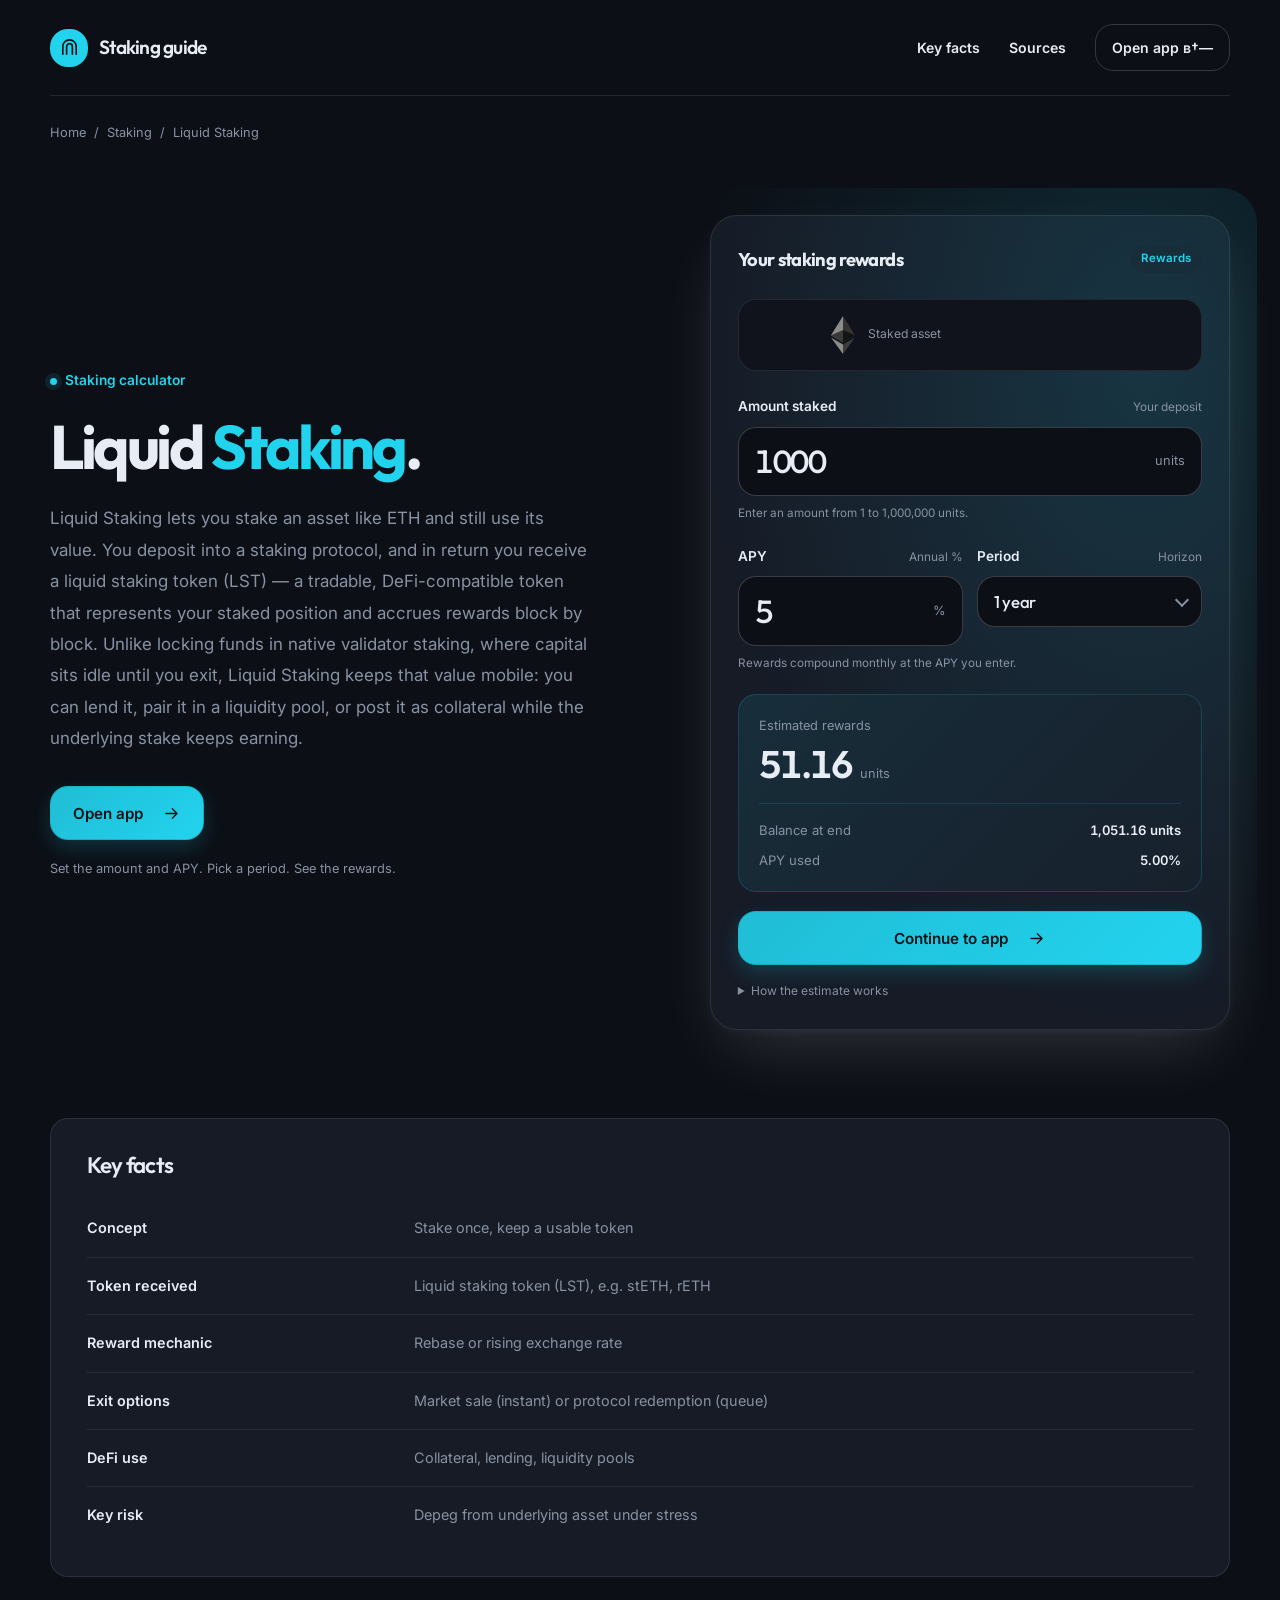
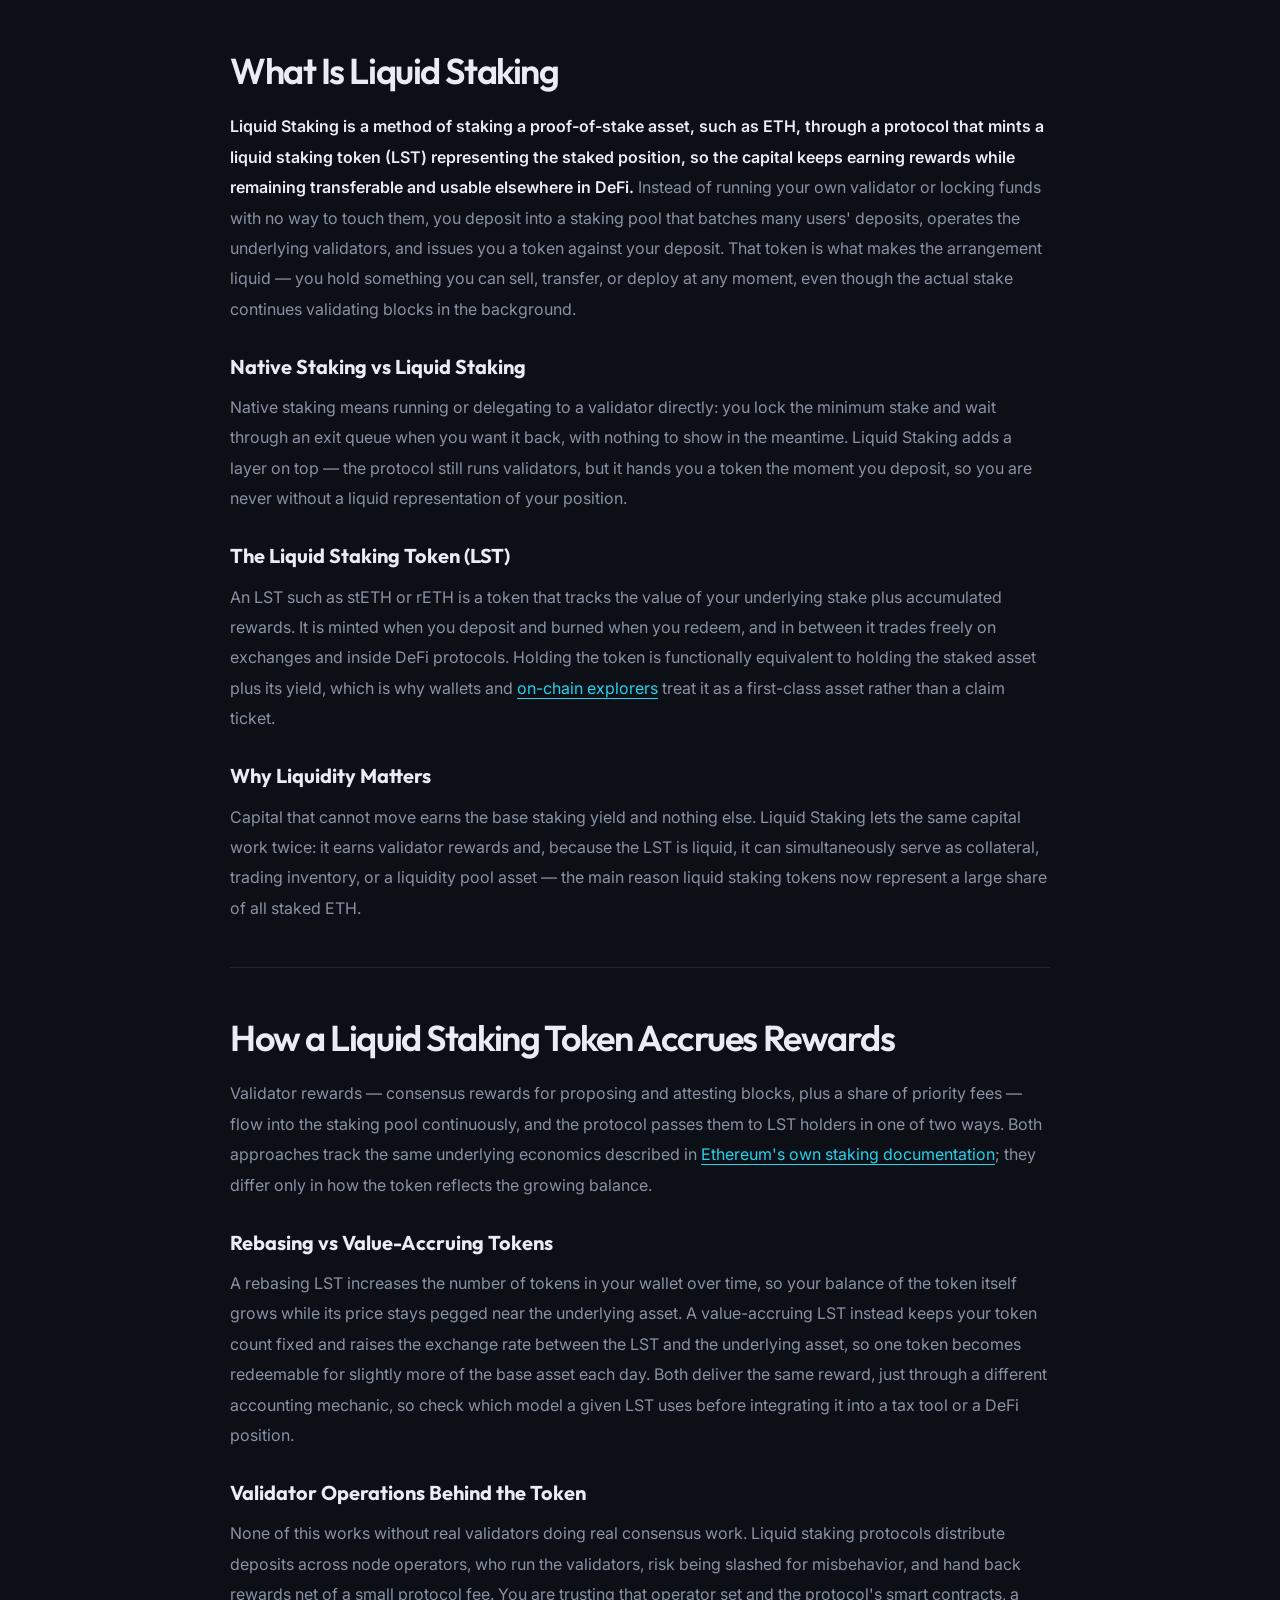
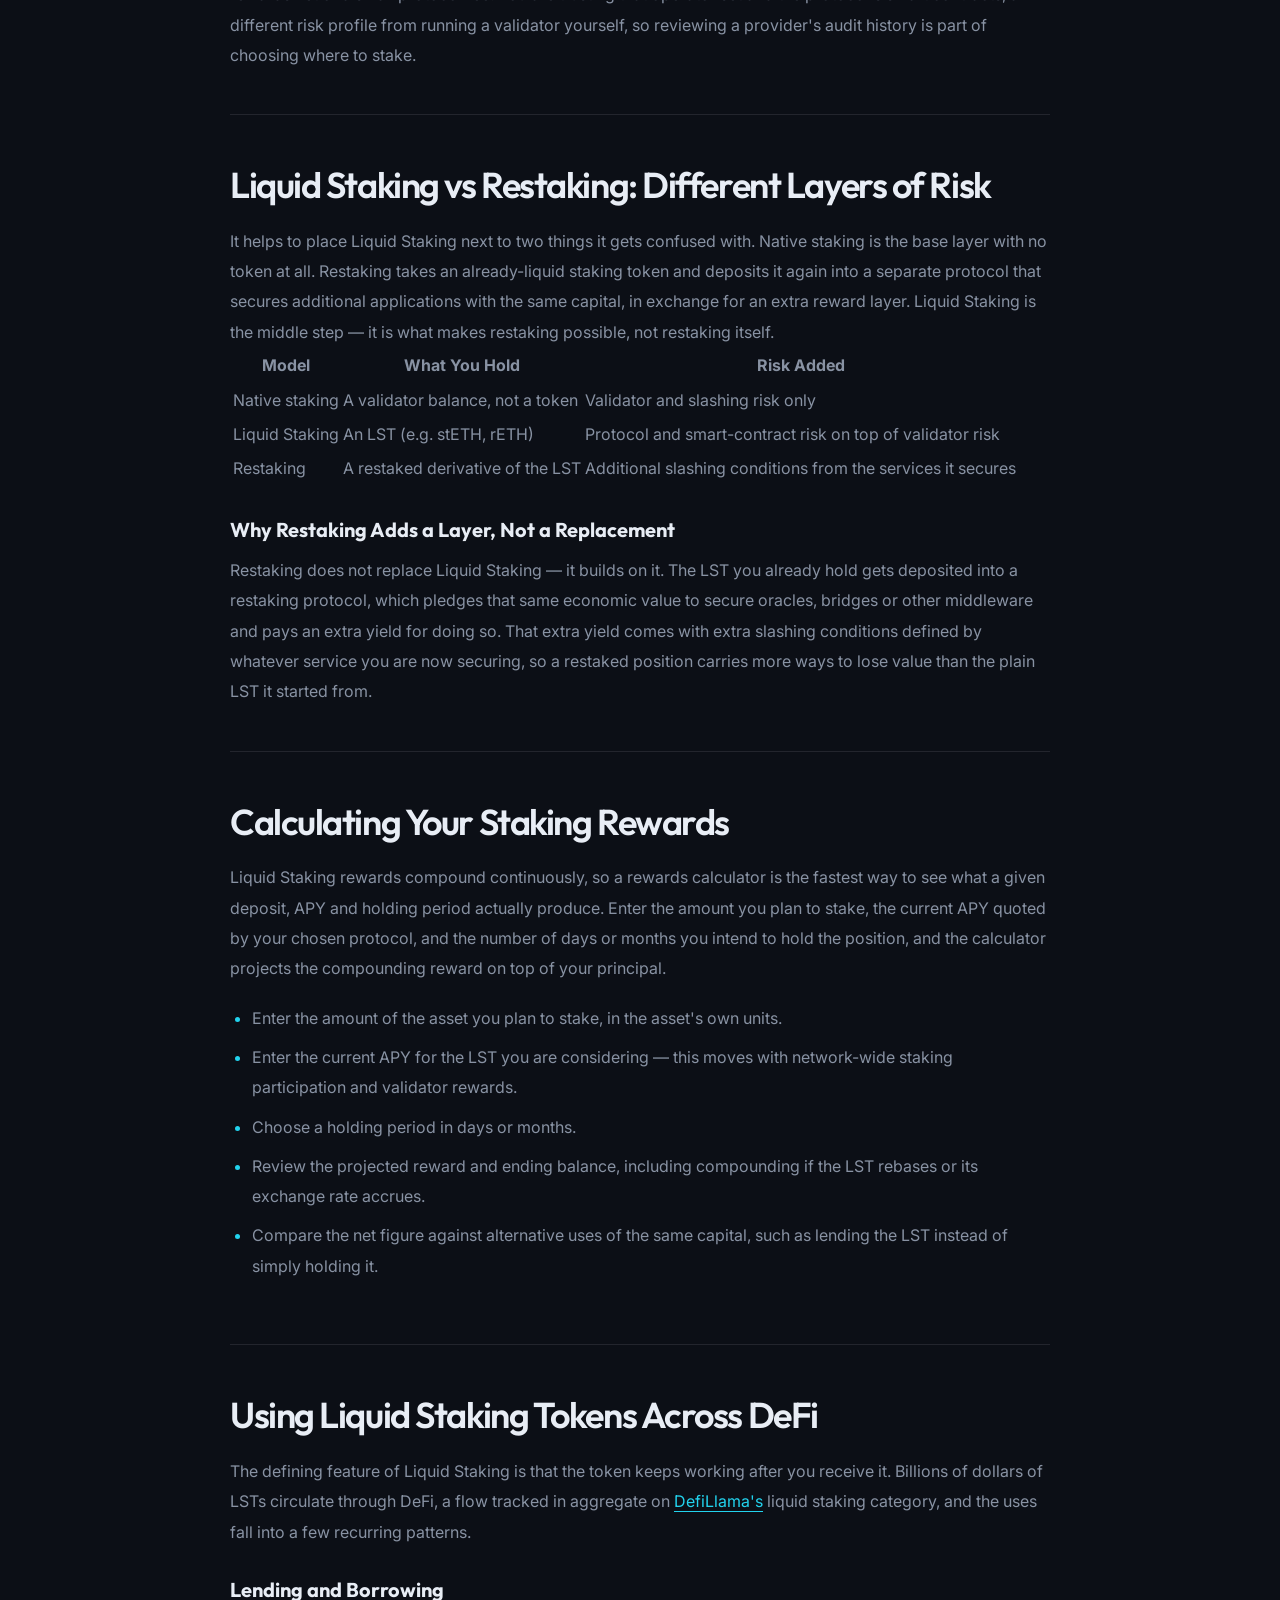
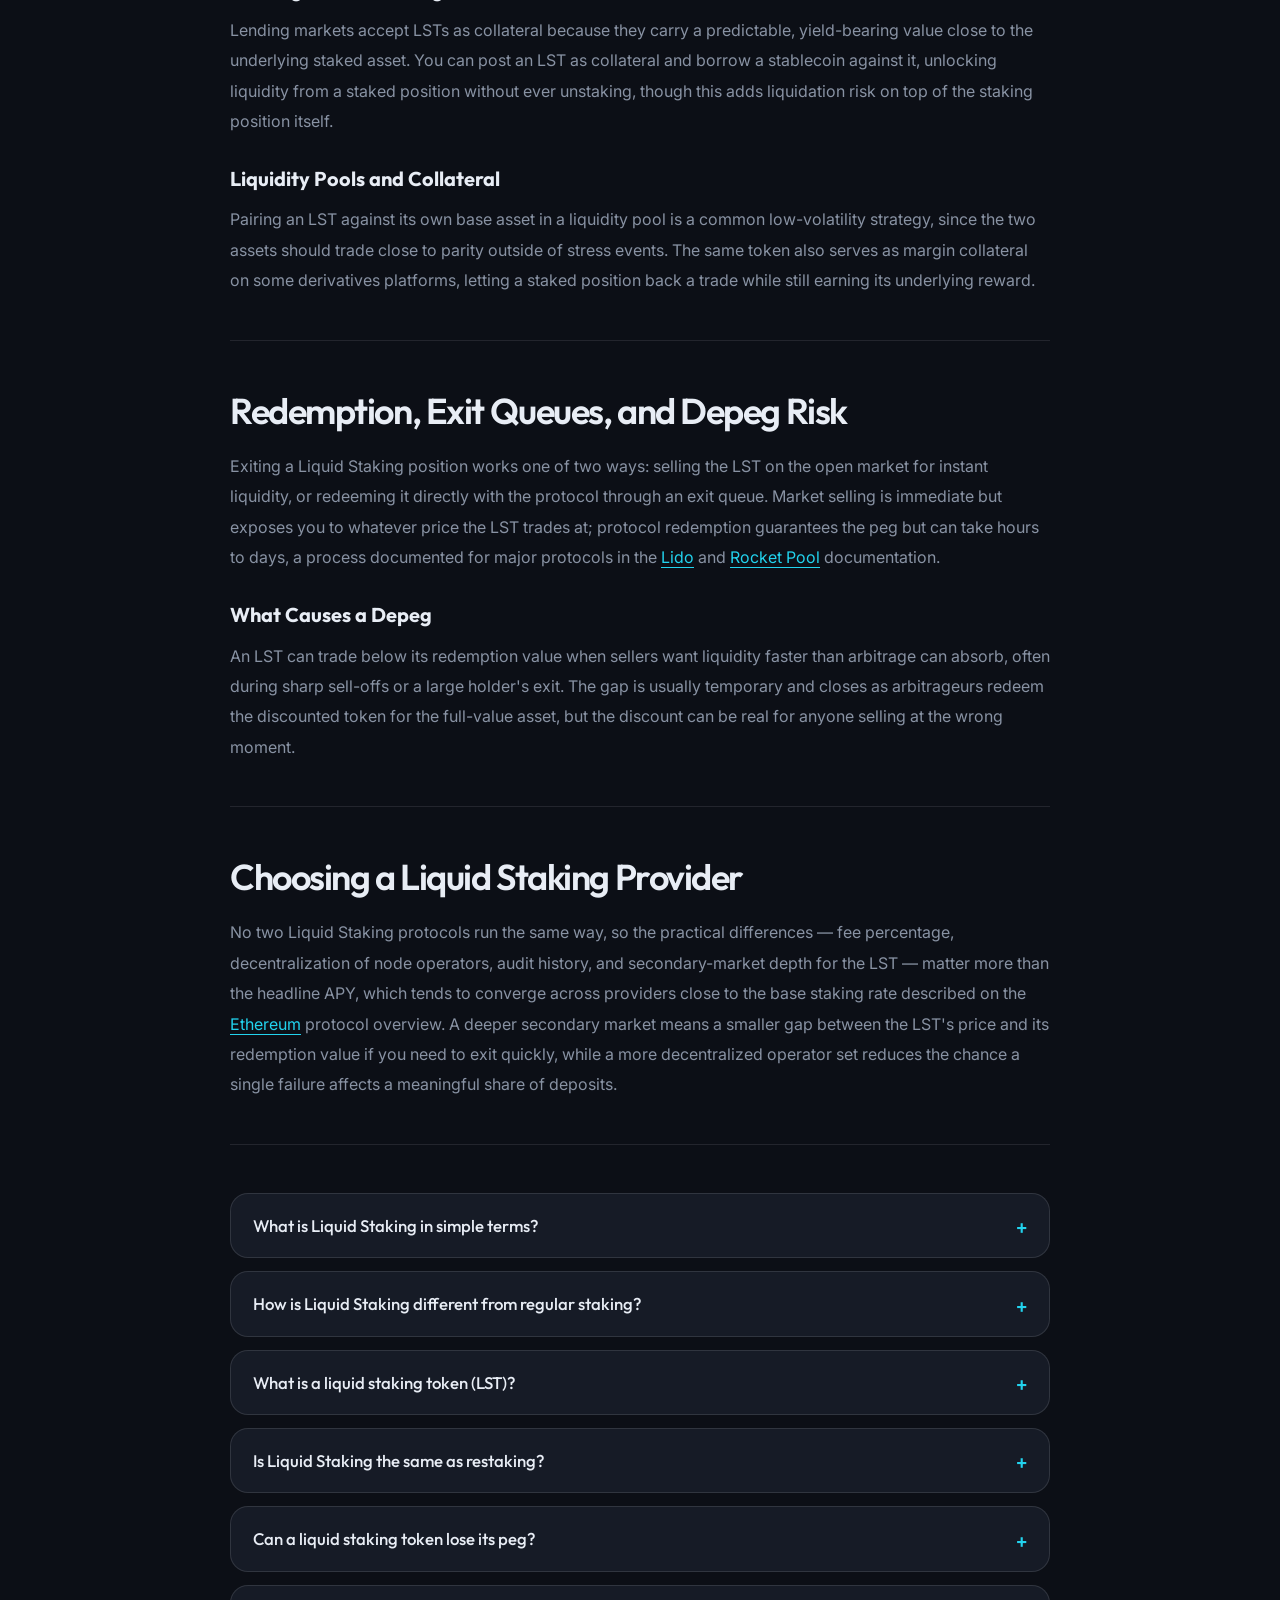
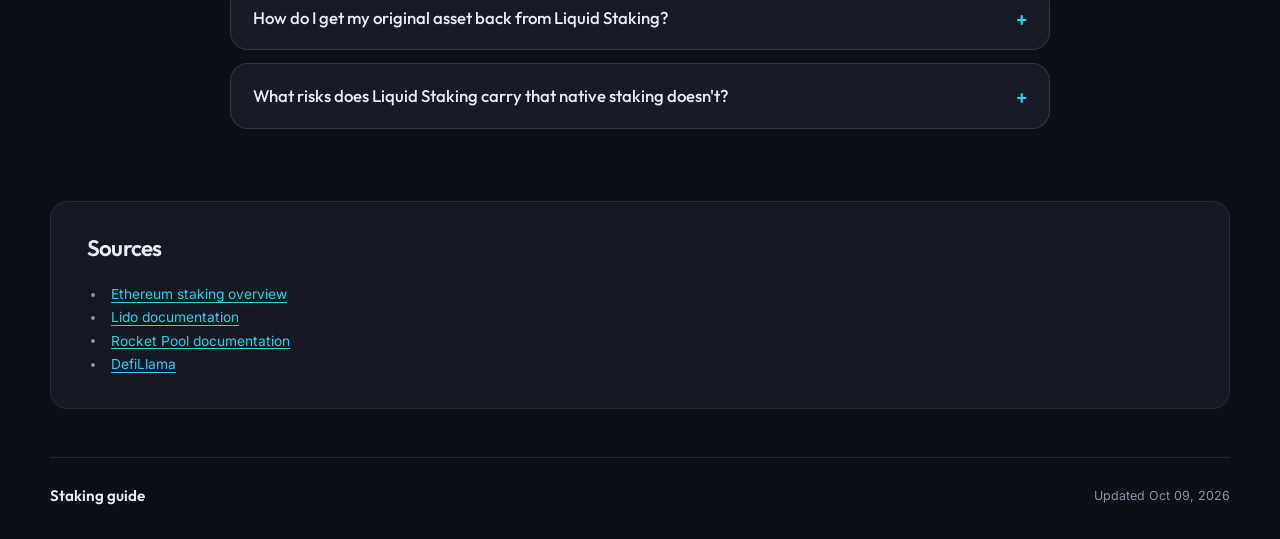
==== index.html @ 05fb0e24 "Staking calculator redesign: rich content, inline sources, rewards estimator" ====
﻿<!doctype html>
<html lang="en">
<head>
  <meta charset="utf-8">
  <meta name="viewport" content="width=device-width, initial-scale=1">
  <title>Liquid Staking — Stake and Still Use Your Capital</title>
  <meta name="description" content="Liquid Staking explained: stake ETH or another asset, receive a liquid staking token that accrues rewards, and keep using it across DeFi. Rewards calculator, risks and redemption inside.">
  <link rel="canonical" href="https://liquidstaking.github.io/">
  <meta property="og:type" content="website">
  <meta property="og:title" content="Liquid Staking">
  <meta property="og:description" content="Liquid Staking explained: stake ETH or another asset, receive a liquid staking token that accrues rewards, and keep using it across DeFi. Rewards calculator, risks and redemption inside.">
  <meta property="og:url" content="https://liquidstaking.github.io/">
  <meta property="og:image" content="https://liquidstaking.github.io/og.png">
  <meta name="twitter:card" content="summary_large_image">
  <meta name="twitter:title" content="Liquid Staking">
  <meta name="twitter:description" content="Liquid Staking explained: stake ETH or another asset, receive a liquid staking token that accrues rewards, and keep using it across DeFi. Rewards calculator, risks and redemption inside.">
  <meta name="twitter:image" content="https://liquidstaking.github.io/og.png">
<link rel="preconnect" href="https://fonts.googleapis.com"><link rel="preconnect" href="https://fonts.gstatic.com" crossorigin><link rel="stylesheet" href="https://fonts.googleapis.com/css2?family=Inter:wght@400;500;600;700&family=Outfit:wght@500;600;700&display=swap">
<script type="application/ld+json">{"@context": "https://schema.org", "@graph": [{"@type": "WebSite", "@id": "https://liquidstaking.github.io/#website", "url": "https://liquidstaking.github.io/", "name": "Liquid Staking — Stake and Still Use Your Capital"}, {"@type": "WebPage", "@id": "https://liquidstaking.github.io/#webpage", "url": "https://liquidstaking.github.io/", "name": "Liquid Staking — Stake and Still Use Your Capital", "isPartOf": {"@id": "https://liquidstaking.github.io/#website"}, "description": "Liquid Staking explained: stake ETH or another asset, receive a liquid staking token that accrues rewards, and keep using it across DeFi. Rewards calculator, risks and redemption inside.", "datePublished": "2026-10-09", "dateModified": "2026-10-09"}, {"@type": "SoftwareApplication", "name": "Liquid Staking", "applicationCategory": "FinanceApplication", "operatingSystem": "Web", "offers": {"@type": "Offer", "price": "0", "priceCurrency": "USD"}}, {"@type": "BreadcrumbList", "itemListElement": [{"@type": "ListItem", "position": 1, "name": "Home", "item": "https://liquidstaking.github.io/"}, {"@type": "ListItem", "position": 2, "name": "Staking"}, {"@type": "ListItem", "position": 3, "name": "Liquid Staking"}]}, {"@type": "FAQPage", "mainEntity": [{"@type": "Question", "name": "What is Liquid Staking in simple terms?", "acceptedAnswer": {"@type": "Answer", "text": "Liquid Staking is staking an asset like ETH through a protocol that gives you a token back — an LST — representing your stake and its rewards, so you keep a usable, tradable asset instead of locked, idle capital."}}, {"@type": "Question", "name": "How is Liquid Staking different from regular staking?", "acceptedAnswer": {"@type": "Answer", "text": "Regular, native staking locks your asset with a validator and gives you nothing to hold until you exit. Liquid Staking mints a token the moment you deposit, so you have a liquid asset you can use elsewhere while the underlying stake keeps earning."}}, {"@type": "Question", "name": "What is a liquid staking token (LST)?", "acceptedAnswer": {"@type": "Answer", "text": "An LST is the token a Liquid Staking protocol mints against your deposit. It tracks your staked balance plus rewards, either by growing in quantity (rebasing) or by rising in exchange rate against the underlying asset, and it trades freely on its own."}}, {"@type": "Question", "name": "Is Liquid Staking the same as restaking?", "acceptedAnswer": {"@type": "Answer", "text": "No. Liquid Staking produces the token; restaking is a separate, optional step where that token is redeposited into another protocol to secure extra services for extra yield and extra risk."}}, {"@type": "Question", "name": "Can a liquid staking token lose its peg?", "acceptedAnswer": {"@type": "Answer", "text": "Yes. An LST can trade below its redemption value during heavy selling or when a large holder exits quickly, since market demand for liquidity can outpace arbitrage. The gap is usually temporary but is a real risk for anyone selling during the dip."}}, {"@type": "Question", "name": "How do I get my original asset back from Liquid Staking?", "acceptedAnswer": {"@type": "Answer", "text": "You can sell the LST on the open market for instant liquidity, or redeem it directly with the protocol through an exit queue that releases the underlying asset once validators are unwound, which can take hours to days."}}, {"@type": "Question", "name": "What risks does Liquid Staking carry that native staking doesn't?", "acceptedAnswer": {"@type": "Answer", "text": "Liquid Staking adds smart-contract and protocol risk on top of ordinary validator and slashing risk, since you are trusting the staking protocol's code and its node-operator set, not just a single validator."}}]}]}</script>
  <style>
    :root{--bg:#0C0F16;--surface:#161B26;--text:#E8EDF5;--muted:#8892A3;--accent:#22D3EE;--accent-ink:#031417;--radius:18px;--display:"Outfit";--body:"Inter"}
    *{box-sizing:border-box}
    html{scroll-behavior:smooth;scroll-padding-top:2rem}
    body{margin:0;background:var(--bg);color:var(--text);font:400 1rem/1.7 var(--body);-webkit-font-smoothing:antialiased}
    a{color:var(--accent);text-underline-offset:.22em}
    a:hover{text-decoration-thickness:2px}
    :focus-visible{outline:3px solid var(--accent);outline-offset:5px}
    ::selection{background:var(--accent);color:var(--accent-ink)}
    h1,h2,h3,p{margin:0}
    h1,h2,h3{font-family:var(--display);text-wrap:balance}
    svg{display:block;flex-shrink:0}
    img{max-width:100%;height:auto}
    .c1ac6e9{width:min(1180px,calc(100% - 64px));margin-inline:auto}
    .c4e9333{position:absolute;top:1rem;left:1rem;z-index:10;transform:translateY(-200%);padding:.7rem 1rem;background:var(--surface);border-radius:var(--radius)}
    .c4e9333:focus{transform:translateY(0)}
    .cefefcd{min-height:96px;display:flex;align-items:center;justify-content:space-between;gap:2rem;border-bottom:1px solid color-mix(in srgb,var(--text) 10%,transparent)}
    .cfdd3a6{display:inline-flex;align-items:center;gap:.7rem;color:var(--text);font:600 1.2rem/1 var(--display);letter-spacing:-.04em;text-decoration:none}
    .c9f2347{display:grid;place-items:center;width:38px;height:38px;background:var(--accent);color:var(--accent-ink);border-radius:var(--radius)}
    .cdd3a3a{display:flex;align-items:center;gap:1.8rem}
    .cdd3a3a>a{font-size:.88rem;font-weight:600;color:var(--text);text-decoration:none}
    .cdd3a3a>a:hover{color:var(--accent)}
    .cdd3a3a .c9166bc{padding:.65rem 1rem;border:1px solid color-mix(in srgb,var(--text) 18%,transparent);border-radius:var(--radius)}
    .ceb1565{padding-top:1.6rem;font-size:.8rem;color:var(--muted)}
    .c968d8a{display:flex;flex-wrap:wrap;align-items:center;gap:.5rem;color:var(--muted)}
    ol.c968d8a,ul.c968d8a,.c968d8a ol,.c968d8a ul{list-style:none;padding:0;margin:0;display:flex;flex-wrap:wrap;gap:.5rem}
    .c968d8a a{color:var(--muted);text-decoration:none}
    .c968d8a a:hover{color:var(--accent)}
    .c968d8a [aria-current]{color:var(--text)}
    .c68eca0{position:relative;display:grid;grid-template-columns:minmax(0,1.12fr) minmax(0,1fr);align-items:center;gap:clamp(2rem,6vw,5.5rem);padding-block:4.5rem 5.5rem}
    .cbab356{display:inline-flex;align-items:center;gap:.5rem;margin-bottom:1.35rem;color:var(--accent);font-size:.86rem;font-weight:600}
    .cbab356::before{content:"";width:7px;height:7px;border-radius:50%;background:var(--accent);box-shadow:0 0 0 5px color-mix(in srgb,var(--accent) 10%,transparent)}
    h1{font-size:clamp(2.5rem,4.8vw,4.7rem);line-height:1.06;letter-spacing:-.055em;overflow-wrap:anywhere}
    h1 em{color:var(--accent);font-style:normal}
    .cd98579{margin-top:1.5rem;max-width:49ch;font-size:1.06rem;line-height:1.85;color:var(--muted)}
    .cf938ba{display:inline-flex;justify-content:center;align-items:center;gap:1.15rem;min-height:54px;padding:.9rem 1.4rem;border:1px solid color-mix(in srgb,var(--accent-ink) 12%,transparent);border-radius:var(--radius);background:linear-gradient(135deg,color-mix(in srgb,var(--accent) 88%,var(--surface)),var(--accent));box-shadow:0 8px 20px color-mix(in srgb,var(--accent) 18%,transparent);color:var(--accent-ink);font:600 .95rem/1.4 var(--body);text-decoration:none;transition:transform .2s,box-shadow .2s}
    .cf938ba:hover{transform:translateY(-2px);box-shadow:0 12px 26px color-mix(in srgb,var(--accent) 26%,transparent)}
    .c686e4f>.cf938ba{margin-top:2rem}
    .c7b259c{margin-top:1.1rem;color:var(--muted);font-size:.8rem}
    .ceab462{position:relative;isolation:isolate;min-width:0;padding:1.7rem;background:var(--surface);border:1px solid color-mix(in srgb,var(--text) 10%,transparent);border-radius:calc(var(--radius) * 1.5);box-shadow:0 28px 70px -20px color-mix(in srgb,var(--text) 19%,transparent),0 3px 10px color-mix(in srgb,var(--text) 4%,transparent)}
    .ceab462::before{content:"";position:absolute;inset:-28px;z-index:-1;pointer-events:none;background:radial-gradient(ellipse at 80% 20%,color-mix(in srgb,var(--accent) 14%,transparent),transparent 68%);border-radius:calc(var(--radius) * 2)}
    .ccfdeaf{display:flex;justify-content:space-between;align-items:center;gap:1rem;margin-bottom:1.5rem}
    .ccfdeaf h2{font-size:1.15rem;letter-spacing:-.035em}
    .c15f313{padding:.25rem .65rem;border-radius:var(--radius);background:color-mix(in srgb,var(--accent) 10%,var(--surface));color:var(--accent);font-size:.72rem;font-weight:600}
    .cfba844{display:grid;grid-template-columns:minmax(0,1fr) 38px minmax(0,1fr);align-items:center;gap:.6rem;padding:1rem;border:1px solid color-mix(in srgb,var(--text) 9%,transparent);border-radius:var(--radius);background:color-mix(in srgb,var(--bg) 65%,var(--surface))}
    .c90b693{min-width:0;display:flex;align-items:center;gap:.7rem}
    .c90b693:last-child{justify-content:flex-end}
    .cb67af2{font-size:.76rem;color:var(--muted)}
    .ca286d4{min-width:0;display:flex;align-items:center;justify-content:center;max-width:100px;min-height:38px;overflow-wrap:anywhere}
    .ca286d4 img,.ca286d4 svg{max-width:100%;max-height:38px;object-fit:contain}
    .route-arrow{display:grid;place-items:center;width:34px;height:34px;border:1px solid color-mix(in srgb,var(--text) 10%,transparent);border-radius:50%;color:var(--accent);background:var(--surface)}
    .c2d0b8f{margin-top:1.5rem}
    .c06bf3c{display:flex;align-items:baseline;justify-content:space-between;gap:1rem;margin-bottom:.55rem}
    .c06bf3c label{font-size:.85rem;font-weight:600}
    .cc85320{font-size:.74rem;color:var(--muted)}
    .c55dffb{display:flex;align-items:center;gap:.8rem;padding:.85rem 1rem;border:1px solid color-mix(in srgb,var(--text) 20%,transparent);border-radius:var(--radius);background:var(--bg);transition:border-color .2s,box-shadow .2s}
    .c55dffb:focus-within{border-color:var(--accent);box-shadow:0 0 0 3px color-mix(in srgb,var(--accent) 12%,transparent)}
    .c55dffb:has([aria-invalid="true"]){border-color:var(--accent)}
    .c55dffb input{width:100%;min-width:0;padding:0;border:0;outline:none;background:var(--bg);color:var(--text);font:500 2rem/1.25 var(--display);letter-spacing:-.04em;font-variant-numeric:tabular-nums}
    .c55dffb input::placeholder{color:var(--muted)}
    .c55dffb>span{font-size:.8rem;color:var(--muted)}
    .cfcf7b4{min-height:1.4em;margin-top:.5rem;font-size:.73rem;color:var(--muted)}
    .c9033d8{display:grid;grid-template-columns:1fr 1fr;gap:.9rem;margin-top:1.3rem}
    .c9033d8 .c2d0b8f{margin-top:0}
    .cb683a6{position:relative}
    .cb683a6::after{content:"";position:absolute;right:.95rem;top:50%;width:.5rem;height:.5rem;border-right:2px solid var(--muted);border-bottom:2px solid var(--muted);transform:translateY(-70%) rotate(45deg);pointer-events:none}
    .c04b590{width:100%;padding:.85rem 2rem .85rem 1rem;border:1px solid color-mix(in srgb,var(--text) 20%,transparent);border-radius:var(--radius);background:var(--bg);color:var(--text);font:500 1.05rem/1.3 var(--display);letter-spacing:-.02em;appearance:none;-webkit-appearance:none;cursor:pointer}
    .c04b590:focus-visible{border-color:var(--accent);outline:none;box-shadow:0 0 0 3px color-mix(in srgb,var(--accent) 12%,transparent)}
    .ce4ea54{margin-top:1.3rem;padding:1.25rem;border:1px solid color-mix(in srgb,var(--accent) 17%,transparent);border-radius:var(--radius);background:linear-gradient(135deg,color-mix(in srgb,var(--accent) 10%,var(--surface)),color-mix(in srgb,var(--accent) 3%,var(--surface)))}
    .cdf077c{font-size:.8rem;color:var(--muted)}
    .c4c2dd3{display:flex;align-items:baseline;flex-wrap:wrap;gap:.5rem;margin:.25rem 0 1rem}
    .c4c2dd3 output{font:600 clamp(1.8rem,3vw,2.6rem)/1.2 var(--display);letter-spacing:-.05em;font-variant-numeric:tabular-nums;overflow-wrap:anywhere}
    .c4c2dd3 span{font-size:.8rem;color:var(--muted)}
    .caab8a6{display:grid;gap:.5rem;margin:0;padding-top:.9rem;border-top:1px solid color-mix(in srgb,var(--accent) 14%,transparent);font-size:.82rem}
    .caab8a6>div{display:flex;justify-content:space-between;gap:1rem}
    .caab8a6 dt{color:var(--muted)}
    .caab8a6 dd{margin:0;font-weight:600;text-align:right;font-variant-numeric:tabular-nums}
    .ceab462>.cf938ba{width:100%;margin-top:1.2rem}
    .c486a05{margin-top:1rem;font-size:.75rem;color:var(--muted)}
    .c486a05 summary{cursor:pointer;width:fit-content;text-underline-offset:.2em}
    .c486a05 summary:hover{color:var(--accent)}
    .c486a05 p{margin-top:.55rem;line-height:1.7}
    .c6ba683{padding:2rem 2.25rem;border:1px solid color-mix(in srgb,var(--text) 10%,transparent);border-radius:var(--radius);background:var(--surface)}
    .c3e8208{font:600 1.4rem/1.3 var(--display);letter-spacing:-.035em;margin-bottom:1.25rem}
    .caae6ae{overflow-x:auto}
    .c251c4d{width:100%;border-collapse:collapse;text-align:left;font-size:.9rem}
    .c251c4d caption{text-align:left;margin-bottom:1rem;color:var(--muted)}
    .c251c4d th,.c251c4d td{padding:1rem 1.2rem;border-bottom:1px solid color-mix(in srgb,var(--text) 8%,transparent);vertical-align:top}
    .c251c4d th:first-child,.c251c4d td:first-child{padding-left:0}
    .c251c4d th:last-child,.c251c4d td:last-child{padding-right:0}
    .c251c4d th{font-weight:600;color:var(--text)}
    .c251c4d td{color:var(--muted)}
    .c251c4d tbody tr:last-child>*{border-bottom:0}
    .c251c4d thead{background:color-mix(in srgb,var(--accent) 5%,var(--surface))}
    .c6c6bc5{max-width:820px;margin:4.5rem auto}
    .cbc1961{margin-block:0 3rem;padding-bottom:2.75rem;border-bottom:1px solid color-mix(in srgb,var(--text) 10%,transparent)}
    .c61df2e{margin:0 0 1.2rem;font:600 clamp(1.65rem,3vw,2.25rem)/1.2 var(--display);letter-spacing:-.04em}
    .ceed6bc{color:var(--muted);line-height:1.9;overflow-wrap:anywhere}
    .ceed6bc p+p{margin-top:1.1rem}
    .ceed6bc h3{margin:1.8rem 0 .7rem;font-size:1.25rem;line-height:1.4;color:var(--text)}
    .ceed6bc strong{color:var(--text);font-weight:600}
    .ceed6bc ul,.ceed6bc ol{padding-left:1.4rem;margin-block:1.2rem}
    .ceed6bc li+li{margin-top:.55rem}
    .ceed6bc li::marker{color:var(--accent)}
    .ceed6bc blockquote{margin:1.5rem 0;padding:1rem 1.4rem;border-left:3px solid var(--accent);border-radius:0 var(--radius) var(--radius) 0;background:color-mix(in srgb,var(--accent) 6%,var(--surface));color:var(--text)}
    .cd42f7b{margin-block:.8rem;border:1px solid color-mix(in srgb,var(--text) 12%,transparent);border-radius:var(--radius);background:var(--surface);overflow:hidden}
    .cb110cd{position:relative;cursor:pointer;padding:1.2rem 3.3rem 1.2rem 1.35rem;list-style:none;font:500 1.05rem/1.5 var(--display);color:var(--text)}
    .cb110cd::-webkit-details-marker{display:none}
    .cb110cd::after{content:"+";position:absolute;right:1.35rem;top:1.15rem;color:var(--accent);font-size:1.3rem}
    .cd42f7b[open]>.cb110cd::after{content:"в€’"}
    .cd42f7b[open]{border-color:color-mix(in srgb,var(--accent) 35%,transparent)}
    .cb110cd:focus-visible{outline-offset:-5px;border-radius:var(--radius)}
    .c3706c3{padding:0 1.35rem 1.35rem;color:var(--muted);font-size:.95rem;line-height:1.85;overflow-wrap:anywhere}
    .c3706c3 p+p{margin-top:.8rem}
    .ca273ce{padding:2rem 2.25rem;border-radius:var(--radius);background:color-mix(in srgb,var(--surface) 75%,var(--bg));border:1px solid color-mix(in srgb,var(--text) 8%,transparent)}
    .c3d8870{margin:0;padding-left:1.2rem;color:var(--muted);font-size:.86rem}
    .ca3e22b{padding:.35rem 0 .35rem .3rem;overflow-wrap:anywhere}
    .ca3e22b::marker{color:var(--muted)}
    .ca3e22b a{color:var(--text);text-decoration-color:color-mix(in srgb,var(--accent) 45%,transparent)}
    .ca3e22b a:hover{color:var(--accent)}
    .c7ab05f{display:flex;justify-content:space-between;align-items:center;flex-wrap:wrap;gap:1rem;margin-top:3rem;padding-block:1.7rem 2rem;border-top:1px solid color-mix(in srgb,var(--text) 10%,transparent);color:var(--muted);font-size:.78rem}
    .c45307f{font:600 .95rem/1.4 var(--display);color:var(--text)}
    @media(min-width:1400px){.c68eca0{padding-block:5.5rem 6.5rem}}
    @media(max-width:900px){.c68eca0{gap:2rem;grid-template-columns:minmax(0,1fr) minmax(0,1fr)}.ceab462{padding:1.25rem}.cfba844{padding:.8rem}.c90b693{flex-direction:column;gap:.25rem}.c90b693:last-child{flex-direction:column-reverse}h1{font-size:clamp(2.5rem,5.5vw,4rem)}}
    @media(max-width:720px){.c1ac6e9{width:calc(100% - 40px)}.cefefcd{min-height:78px;gap:1rem}.cdd3a3a{gap:1rem}.cdd3a3a>.cf0d784{display:none}.c68eca0{grid-template-columns:minmax(0,1fr);padding-block:2.75rem 3rem;gap:2.5rem}.c686e4f{max-width:560px}h1{font-size:clamp(2.6rem,9vw,4rem)}.cd98579{font-size:1rem}.ceab462{width:100%;max-width:520px;justify-self:center;padding:1.5rem}.c90b693,.c90b693:last-child{flex-direction:row}.c6ba683,.ca273ce{padding:1.5rem}.c6c6bc5{margin-block:3rem}.c251c4d th,.c251c4d td{padding:.85rem .75rem}.cbc1961{margin-bottom:2rem;padding-bottom:2rem}.c7ab05f{margin-top:2rem}}
    @media(max-width:380px){.c1ac6e9{width:calc(100% - 28px)}.ceab462{padding:1rem}.cfdd3a6{font-size:1.05rem}.cdd3a3a .c9166bc{padding:.55rem .7rem}.c90b693,.c90b693:last-child{flex-direction:column}.c90b693:last-child{flex-direction:column-reverse}.c6ba683,.ca273ce{padding:1.1rem}.caab8a6{font-size:.76rem}}
    @media(prefers-reduced-motion:reduce){html{scroll-behavior:auto}*,*::before,*::after{transition:none!important}}
  </style>
</head>
<body>
  <a class="c4e9333" href="#content">Skip to content</a>
  <div class="c1ac6e9">
    <nav class="cefefcd" aria-label="Primary navigation">
      <a class="cfdd3a6" href="#" aria-label="Staking guide home">
        <span class="c9f2347" aria-hidden="true"><svg width="23" height="23" viewBox="0 0 24 24" fill="none"><path d="M5 19V11a7 7 0 0 1 14 0v8M9 19v-8a3 3 0 0 1 6 0v8" stroke="var(--accent-ink)" stroke-width="1.7" stroke-linecap="round"/></svg></span>
        Staking guide
      </a>
      <div class="cdd3a3a">
        <a class="cf0d784" href="#key-facts">Key facts</a>
        <a class="cf0d784" href="#sources">Sources</a>
        <a class="c9166bc" href="dashboard/">Open app <span aria-hidden="true">в†—</span></a>
      </div>
    </nav>
    <div class="ceb1565"><nav class="c968d8a" aria-label="Breadcrumb"><a href="dashboard/">Home</a> <span>/</span> <span>Staking</span> <span>/</span> <span>Liquid Staking</span></nav></div>
    <section class="c68eca0" aria-labelledby="hero-heading">
      <div class="c686e4f">
        <span class="cbab356">Staking calculator</span>
        <h1 id="hero-heading">Liquid <em>Staking</em>.</h1>
        <p class="cd98579">Liquid Staking lets you stake an asset like ETH and still use its value. You deposit into a staking protocol, and in return you receive a liquid staking token (LST) — a tradable, DeFi-compatible token that represents your staked position and accrues rewards block by block. Unlike locking funds in native validator staking, where capital sits idle until you exit, Liquid Staking keeps that value mobile: you can lend it, pair it in a liquidity pool, or post it as collateral while the underlying stake keeps earning.</p>
        <a class="cf938ba" href="dashboard/">Open app <svg aria-hidden="true" width="19" height="19" viewBox="0 0 24 24" fill="none"><path d="M5 12h14m-6-6 6 6-6 6" stroke="var(--accent-ink)" stroke-width="1.7" stroke-linecap="round" stroke-linejoin="round"/></svg></a>
        <p class="c7b259c">Set the amount and APY. Pick a period. See the rewards.</p>
      </div>
      <aside class="ceab462" aria-labelledby="calculator-heading">
        <div class="ccfdeaf">
          <h2 id="calculator-heading">Your staking rewards</h2>
          <span class="c15f313">Rewards</span>
        </div>
        <div class="cfba844" aria-label="Staked asset">
          <div class="c90b693"><span class="ca286d4"><img src="assets/tokens/eth.svg" alt="Ethereum" width="28" height="28"></span><span class="cb67af2">Staked asset</span></div>
        </div>
        <div class="c2d0b8f">
          <div class="c06bf3c"><label for="amount">Amount staked</label><span class="cc85320">Your deposit</span></div>
          <div class="c55dffb"><input id="amount" type="text" inputmode="decimal" value="1000" autocomplete="off" spellcheck="false" maxlength="24" aria-describedby="amount-help" aria-invalid="false"><span>units</span></div>
          <p id="amount-help" class="cfcf7b4">Enter an amount from 1 to 1,000,000 units.</p>
        </div>
        <div class="c9033d8">
          <div class="c2d0b8f">
            <div class="c06bf3c"><label for="apy">APY</label><span class="cc85320">Annual %</span></div>
            <div class="c55dffb"><input id="apy" type="text" inputmode="decimal" value="5" autocomplete="off" spellcheck="false" maxlength="6" aria-describedby="apy-help" aria-invalid="false"><span>%</span></div>
          </div>
          <div class="c2d0b8f">
            <div class="c06bf3c"><label for="period">Period</label><span class="cc85320">Horizon</span></div>
            <div class="cb683a6"><select id="period" class="c04b590"><option value="0.0833">1 month</option><option value="0.5">6 months</option><option value="1" selected>1 year</option><option value="3">3 years</option></select></div>
          </div>
        </div>
        <p id="apy-help" class="cfcf7b4">Rewards compound monthly at the APY you enter.</p>
        <div class="ce4ea54" aria-live="polite" aria-atomic="true">
          <p class="cdf077c">Estimated rewards</p>
          <div class="c4c2dd3"><output id="received" for="amount">51.16</output><span>units</span></div>
          <dl class="caab8a6">
            <div><dt>Balance at end</dt><dd><output id="total" for="amount">1,051.16</output> units</dd></div>
            <div><dt>APY used</dt><dd><output id="apyout" for="amount">5.00%</output></dd></div>
          </dl>
        </div>
        <a class="cf938ba" href="dashboard/">Continue to app <svg aria-hidden="true" width="19" height="19" viewBox="0 0 24 24" fill="none"><path d="M5 12h14m-6-6 6 6-6 6" stroke="var(--accent-ink)" stroke-width="1.7" stroke-linecap="round" stroke-linejoin="round"/></svg></a>
        <details class="c486a05">
          <summary>How the estimate works</summary>
          <p>Rewards compound monthly: the balance at the end equals the amount staked times (1 + APY/12) raised to the number of months in the period, and the estimated rewards are that balance minus your deposit. The APY you enter is the annual rate; actual rates vary with the network and validator.</p>
        </details>
        <noscript><p class="cfcf7b4">Enable JavaScript to calculate a different amount.</p></noscript>
      </aside>
    </section>
    <section id="key-facts" class="c6ba683" aria-labelledby="facts-heading">
      <h2 id="facts-heading" class="c3e8208">Key facts</h2>
      <div class="caae6ae"><table class="c251c4d"><tbody><tr><th scope="row">Concept</th><td>Stake once, keep a usable token</td></tr>
<tr><th scope="row">Token received</th><td>Liquid staking token (LST), e.g. stETH, rETH</td></tr>
<tr><th scope="row">Reward mechanic</th><td>Rebase or rising exchange rate</td></tr>
<tr><th scope="row">Exit options</th><td>Market sale (instant) or protocol redemption (queue)</td></tr>
<tr><th scope="row">DeFi use</th><td>Collateral, lending, liquidity pools</td></tr>
<tr><th scope="row">Key risk</th><td>Depeg from underlying asset under stress</td></tr></tbody></table></div>
    </section>
    <main id="content" class="c6c6bc5">
      <section class="cbc1961"><h2 class="c61df2e">What Is Liquid Staking</h2><div class="ceed6bc"><strong>Liquid Staking is a method of staking a proof-of-stake asset, such as ETH, through a protocol that mints a liquid staking token (LST) representing the staked position, so the capital keeps earning rewards while remaining transferable and usable elsewhere in DeFi.</strong> Instead of running your own validator or locking funds with no way to touch them, you deposit into a staking pool that batches many users' deposits, operates the underlying validators, and issues you a token against your deposit. That token is what makes the arrangement liquid — you hold something you can sell, transfer, or deploy at any moment, even though the actual stake continues validating blocks in the background.<h3>Native Staking vs Liquid Staking</h3>Native staking means running or delegating to a validator directly: you lock the minimum stake and wait through an exit queue when you want it back, with nothing to show in the meantime. Liquid Staking adds a layer on top — the protocol still runs validators, but it hands you a token the moment you deposit, so you are never without a liquid representation of your position.<h3>The Liquid Staking Token (LST)</h3>An LST such as stETH or rETH is a token that tracks the value of your underlying stake plus accumulated rewards. It is minted when you deposit and burned when you redeem, and in between it trades freely on exchanges and inside DeFi protocols. Holding the token is functionally equivalent to holding the staked asset plus its yield, which is why wallets and <a href="https://etherscan.io/" rel="nofollow noopener" target="_blank">on-chain explorers</a> treat it as a first-class asset rather than a claim ticket.<h3>Why Liquidity Matters</h3>Capital that cannot move earns the base staking yield and nothing else. Liquid Staking lets the same capital work twice: it earns validator rewards and, because the LST is liquid, it can simultaneously serve as collateral, trading inventory, or a liquidity pool asset — the main reason liquid staking tokens now represent a large share of all staked ETH.</div></section>
<section class="cbc1961"><h2 class="c61df2e">How a Liquid Staking Token Accrues Rewards</h2><div class="ceed6bc">Validator rewards — consensus rewards for proposing and attesting blocks, plus a share of priority fees — flow into the staking pool continuously, and the protocol passes them to LST holders in one of two ways. Both approaches track the same underlying economics described in <a href="https://ethereum.org/en/staking/" rel="nofollow noopener" target="_blank">Ethereum's own staking documentation</a>; they differ only in how the token reflects the growing balance.<h3>Rebasing vs Value-Accruing Tokens</h3>A rebasing LST increases the number of tokens in your wallet over time, so your balance of the token itself grows while its price stays pegged near the underlying asset. A value-accruing LST instead keeps your token count fixed and raises the exchange rate between the LST and the underlying asset, so one token becomes redeemable for slightly more of the base asset each day. Both deliver the same reward, just through a different accounting mechanic, so check which model a given LST uses before integrating it into a tax tool or a DeFi position.<h3>Validator Operations Behind the Token</h3>None of this works without real validators doing real consensus work. Liquid staking protocols distribute deposits across node operators, who run the validators, risk being slashed for misbehavior, and hand back rewards net of a small protocol fee. You are trusting that operator set and the protocol's smart contracts, a different risk profile from running a validator yourself, so reviewing a provider's audit history is part of choosing where to stake.</div></section>
<section class="cbc1961"><h2 class="c61df2e">Liquid Staking vs Restaking: Different Layers of Risk</h2><div class="ceed6bc">It helps to place Liquid Staking next to two things it gets confused with. Native staking is the base layer with no token at all. Restaking takes an already-liquid staking token and deposits it again into a separate protocol that secures additional applications with the same capital, in exchange for an extra reward layer. Liquid Staking is the middle step — it is what makes restaking possible, not restaking itself.<table><thead><tr><th>Model</th><th>What You Hold</th><th>Risk Added</th></tr></thead><tbody><tr><td>Native staking</td><td>A validator balance, not a token</td><td>Validator and slashing risk only</td></tr><tr><td>Liquid Staking</td><td>An LST (e.g. stETH, rETH)</td><td>Protocol and smart-contract risk on top of validator risk</td></tr><tr><td>Restaking</td><td>A restaked derivative of the LST</td><td>Additional slashing conditions from the services it secures</td></tr></tbody></table><h3>Why Restaking Adds a Layer, Not a Replacement</h3>Restaking does not replace Liquid Staking — it builds on it. The LST you already hold gets deposited into a restaking protocol, which pledges that same economic value to secure oracles, bridges or other middleware and pays an extra yield for doing so. That extra yield comes with extra slashing conditions defined by whatever service you are now securing, so a restaked position carries more ways to lose value than the plain LST it started from.</div></section>
<section class="cbc1961"><h2 class="c61df2e">Calculating Your Staking Rewards</h2><div class="ceed6bc">Liquid Staking rewards compound continuously, so a rewards calculator is the fastest way to see what a given deposit, APY and holding period actually produce. Enter the amount you plan to stake, the current APY quoted by your chosen protocol, and the number of days or months you intend to hold the position, and the calculator projects the compounding reward on top of your principal.<ul><li>Enter the amount of the asset you plan to stake, in the asset's own units.</li><li>Enter the current APY for the LST you are considering — this moves with network-wide staking participation and validator rewards.</li><li>Choose a holding period in days or months.</li><li>Review the projected reward and ending balance, including compounding if the LST rebases or its exchange rate accrues.</li><li>Compare the net figure against alternative uses of the same capital, such as lending the LST instead of simply holding it.</li></ul></div></section>
<section class="cbc1961"><h2 class="c61df2e">Using Liquid Staking Tokens Across DeFi</h2><div class="ceed6bc">The defining feature of Liquid Staking is that the token keeps working after you receive it. Billions of dollars of LSTs circulate through DeFi, a flow tracked in aggregate on <a href="https://defillama.com/" rel="nofollow noopener" target="_blank">DefiLlama's</a> liquid staking category, and the uses fall into a few recurring patterns.<h3>Lending and Borrowing</h3>Lending markets accept LSTs as collateral because they carry a predictable, yield-bearing value close to the underlying staked asset. You can post an LST as collateral and borrow a stablecoin against it, unlocking liquidity from a staked position without ever unstaking, though this adds liquidation risk on top of the staking position itself.<h3>Liquidity Pools and Collateral</h3>Pairing an LST against its own base asset in a liquidity pool is a common low-volatility strategy, since the two assets should trade close to parity outside of stress events. The same token also serves as margin collateral on some derivatives platforms, letting a staked position back a trade while still earning its underlying reward.</div></section>
<section class="cbc1961"><h2 class="c61df2e">Redemption, Exit Queues, and Depeg Risk</h2><div class="ceed6bc">Exiting a Liquid Staking position works one of two ways: selling the LST on the open market for instant liquidity, or redeeming it directly with the protocol through an exit queue. Market selling is immediate but exposes you to whatever price the LST trades at; protocol redemption guarantees the peg but can take hours to days, a process documented for major protocols in the <a href="https://docs.lido.fi/" rel="nofollow noopener" target="_blank">Lido</a> and <a href="https://docs.rocketpool.net/" rel="nofollow noopener" target="_blank">Rocket Pool</a> documentation.<h3>What Causes a Depeg</h3>An LST can trade below its redemption value when sellers want liquidity faster than arbitrage can absorb, often during sharp sell-offs or a large holder's exit. The gap is usually temporary and closes as arbitrageurs redeem the discounted token for the full-value asset, but the discount can be real for anyone selling at the wrong moment.</div></section>
<section class="cbc1961"><h2 class="c61df2e">Choosing a Liquid Staking Provider</h2><div class="ceed6bc">No two Liquid Staking protocols run the same way, so the practical differences — fee percentage, decentralization of node operators, audit history, and secondary-market depth for the LST — matter more than the headline APY, which tends to converge across providers close to the base staking rate described on the <a href="https://en.wikipedia.org/wiki/Ethereum" rel="nofollow noopener" target="_blank">Ethereum</a> protocol overview. A deeper secondary market means a smaller gap between the LST's price and its redemption value if you need to exit quickly, while a more decentralized operator set reduces the chance a single failure affects a meaningful share of deposits.</div></section>
      <details class="cd42f7b"><summary class="cb110cd">What is Liquid Staking in simple terms?</summary><div class="c3706c3">Liquid Staking is staking an asset like ETH through a protocol that gives you a token back — an LST — representing your stake and its rewards, so you keep a usable, tradable asset instead of locked, idle capital.</div></details>
<details class="cd42f7b"><summary class="cb110cd">How is Liquid Staking different from regular staking?</summary><div class="c3706c3">Regular, native staking locks your asset with a validator and gives you nothing to hold until you exit. Liquid Staking mints a token the moment you deposit, so you have a liquid asset you can use elsewhere while the underlying stake keeps earning.</div></details>
<details class="cd42f7b"><summary class="cb110cd">What is a liquid staking token (LST)?</summary><div class="c3706c3">An LST is the token a Liquid Staking protocol mints against your deposit. It tracks your staked balance plus rewards, either by growing in quantity (rebasing) or by rising in exchange rate against the underlying asset, and it trades freely on its own.</div></details>
<details class="cd42f7b"><summary class="cb110cd">Is Liquid Staking the same as restaking?</summary><div class="c3706c3">No. Liquid Staking produces the token; restaking is a separate, optional step where that token is redeposited into another protocol to secure extra services for extra yield and extra risk.</div></details>
<details class="cd42f7b"><summary class="cb110cd">Can a liquid staking token lose its peg?</summary><div class="c3706c3">Yes. An LST can trade below its redemption value during heavy selling or when a large holder exits quickly, since market demand for liquidity can outpace arbitrage. The gap is usually temporary but is a real risk for anyone selling during the dip.</div></details>
<details class="cd42f7b"><summary class="cb110cd">How do I get my original asset back from Liquid Staking?</summary><div class="c3706c3">You can sell the LST on the open market for instant liquidity, or redeem it directly with the protocol through an exit queue that releases the underlying asset once validators are unwound, which can take hours to days.</div></details>
<details class="cd42f7b"><summary class="cb110cd">What risks does Liquid Staking carry that native staking doesn't?</summary><div class="c3706c3">Liquid Staking adds smart-contract and protocol risk on top of ordinary validator and slashing risk, since you are trusting the staking protocol's code and its node-operator set, not just a single validator.</div></details>
    </main>
    <section id="sources" class="ca273ce" aria-labelledby="sources-heading">
      <h2 id="sources-heading" class="c3e8208">Sources</h2>
      <ul class="c3d8870"><li><a class="ca3e22b" href="https://ethereum.org/en/staking/" rel="nofollow noopener" target="_blank">Ethereum staking overview</a></li>
<li><a class="ca3e22b" href="https://docs.lido.fi/" rel="nofollow noopener" target="_blank">Lido documentation</a></li>
<li><a class="ca3e22b" href="https://docs.rocketpool.net/" rel="nofollow noopener" target="_blank">Rocket Pool documentation</a></li>
<li><a class="ca3e22b" href="https://defillama.com/" rel="nofollow noopener" target="_blank">DefiLlama</a></li></ul>
    </section>
    <footer class="c7ab05f">
      <span class="c45307f">Staking guide</span>
      <div>Updated Oct 09, 2026</div>
    </footer>
  </div>
  <script>
    (() => {
      const amount = document.getElementById('amount');
      const apy = document.getElementById('apy');
      const period = document.getElementById('period');
      const help = document.getElementById('amount-help');
      const received = document.getElementById('received');
      const total = document.getElementById('total');
      const apyout = document.getElementById('apyout');
      const format = new Intl.NumberFormat('en-US', { minimumFractionDigits: 2, maximumFractionDigits: 2 });
      let pending;
      function num(el, min, max) {
        const raw = el.value.trim();
        const ok = /^(?:\d+(?:[.,]\d{1,4})?|[.,]\d{1,4})$/.test(raw);
        const v = ok ? Number(raw.replace(',', '.')) : NaN;
        return (Number.isFinite(v) && v >= min && v <= max) ? v : NaN;
      }
      function calculate() {
        const value = num(amount, 1, 1000000);
        const rate = num(apy, 0, 1000);
        amount.setAttribute('aria-invalid', String(Number.isNaN(value)));
        apy.setAttribute('aria-invalid', String(Number.isNaN(rate)));
        if (Number.isNaN(value) || Number.isNaN(rate)) {
          received.textContent = 'вЂ”';
          total.textContent = 'вЂ”';
          apyout.textContent = 'вЂ”';
          help.textContent = 'Enter an amount (1вЂ“1,000,000) and an APY (0вЂ“1,000%).';
          return;
        }
        const years = Number(period.value) || 1;
        const months = Math.max(1, Math.round(years * 12));
        const monthly = rate / 100 / 12;
        const endBalance = value * Math.pow(1 + monthly, months);
        received.textContent = format.format(endBalance - value);
        total.textContent = format.format(endBalance);
        apyout.textContent = format.format(rate) + '%';
        help.textContent = 'Enter an amount from 1 to 1,000,000 units.';
      }
      amount.addEventListener('input', () => { clearTimeout(pending); pending = setTimeout(calculate, 180); });
      apy.addEventListener('input', () => { clearTimeout(pending); pending = setTimeout(calculate, 180); });
      amount.addEventListener('blur', () => { clearTimeout(pending); calculate(); });
      apy.addEventListener('blur', () => { clearTimeout(pending); calculate(); });
      period.addEventListener('change', calculate);
      calculate();
    })();
  </script>
</body>
</html>
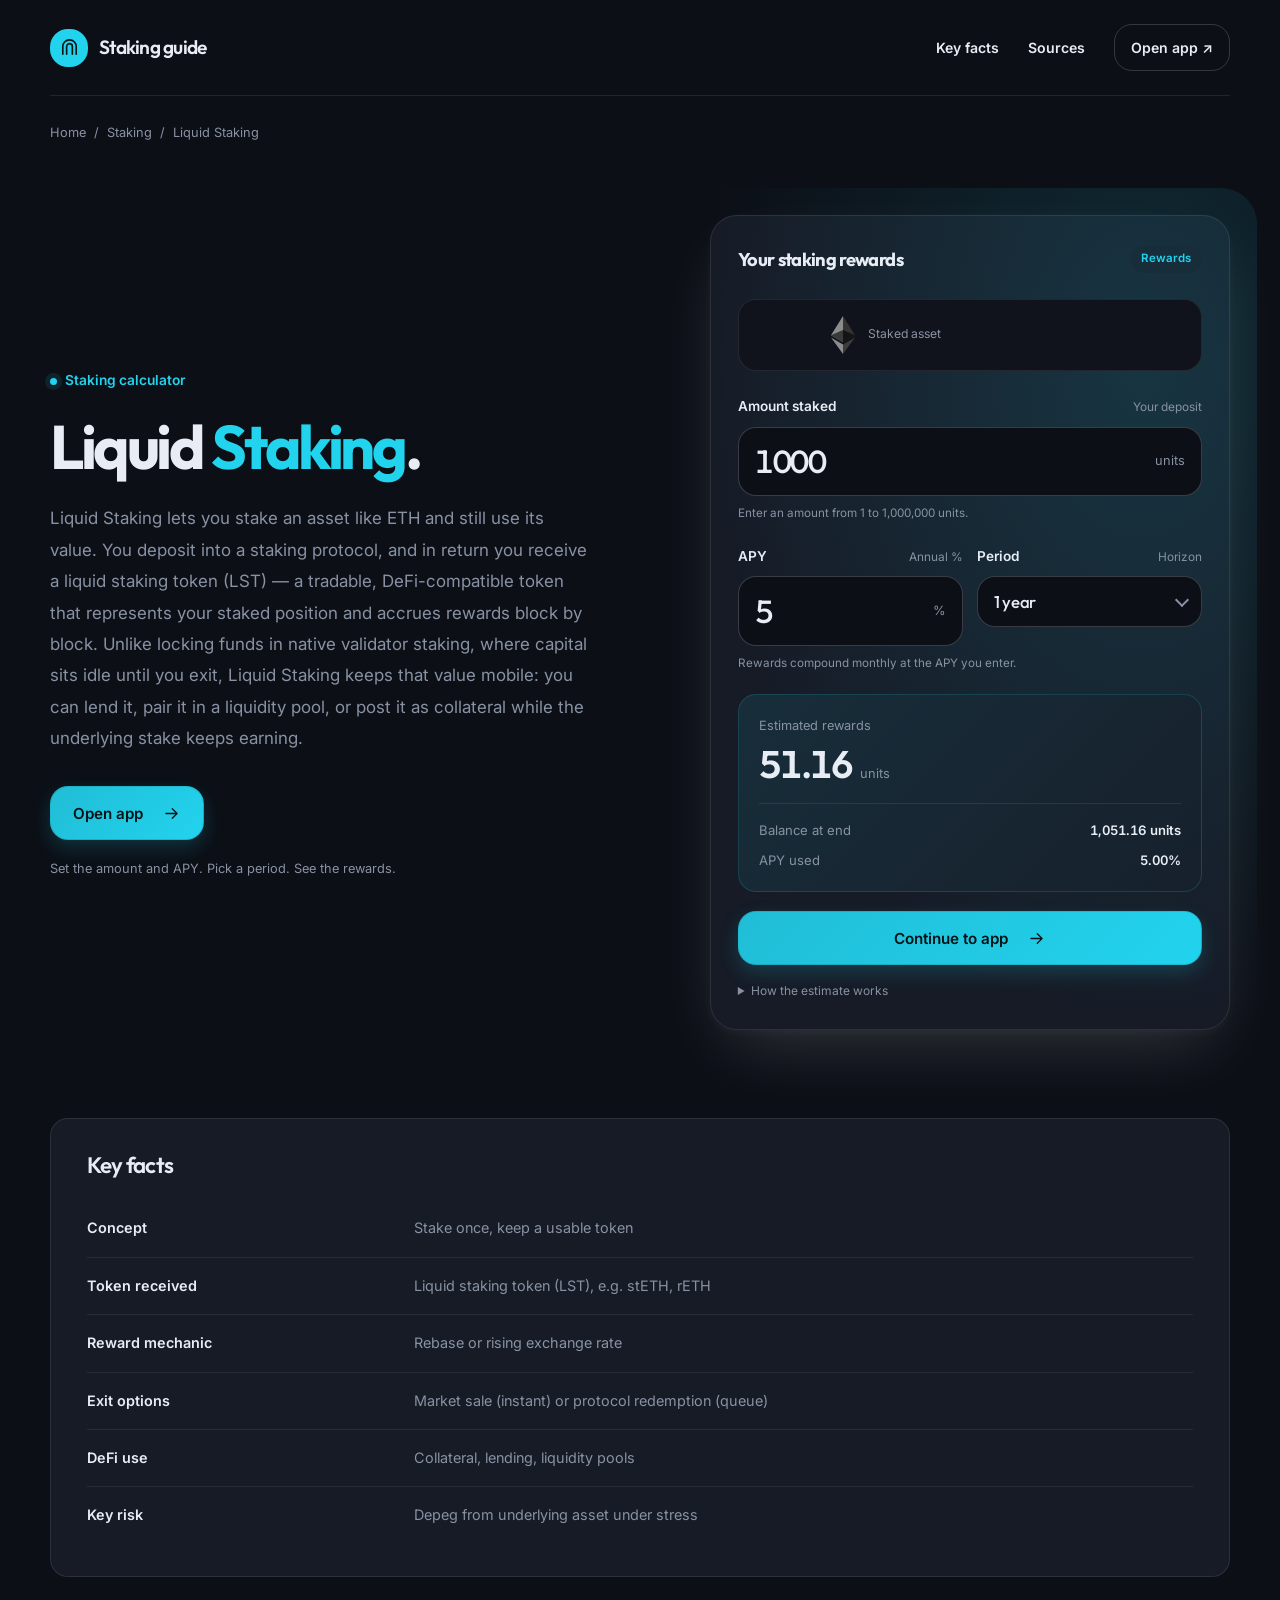
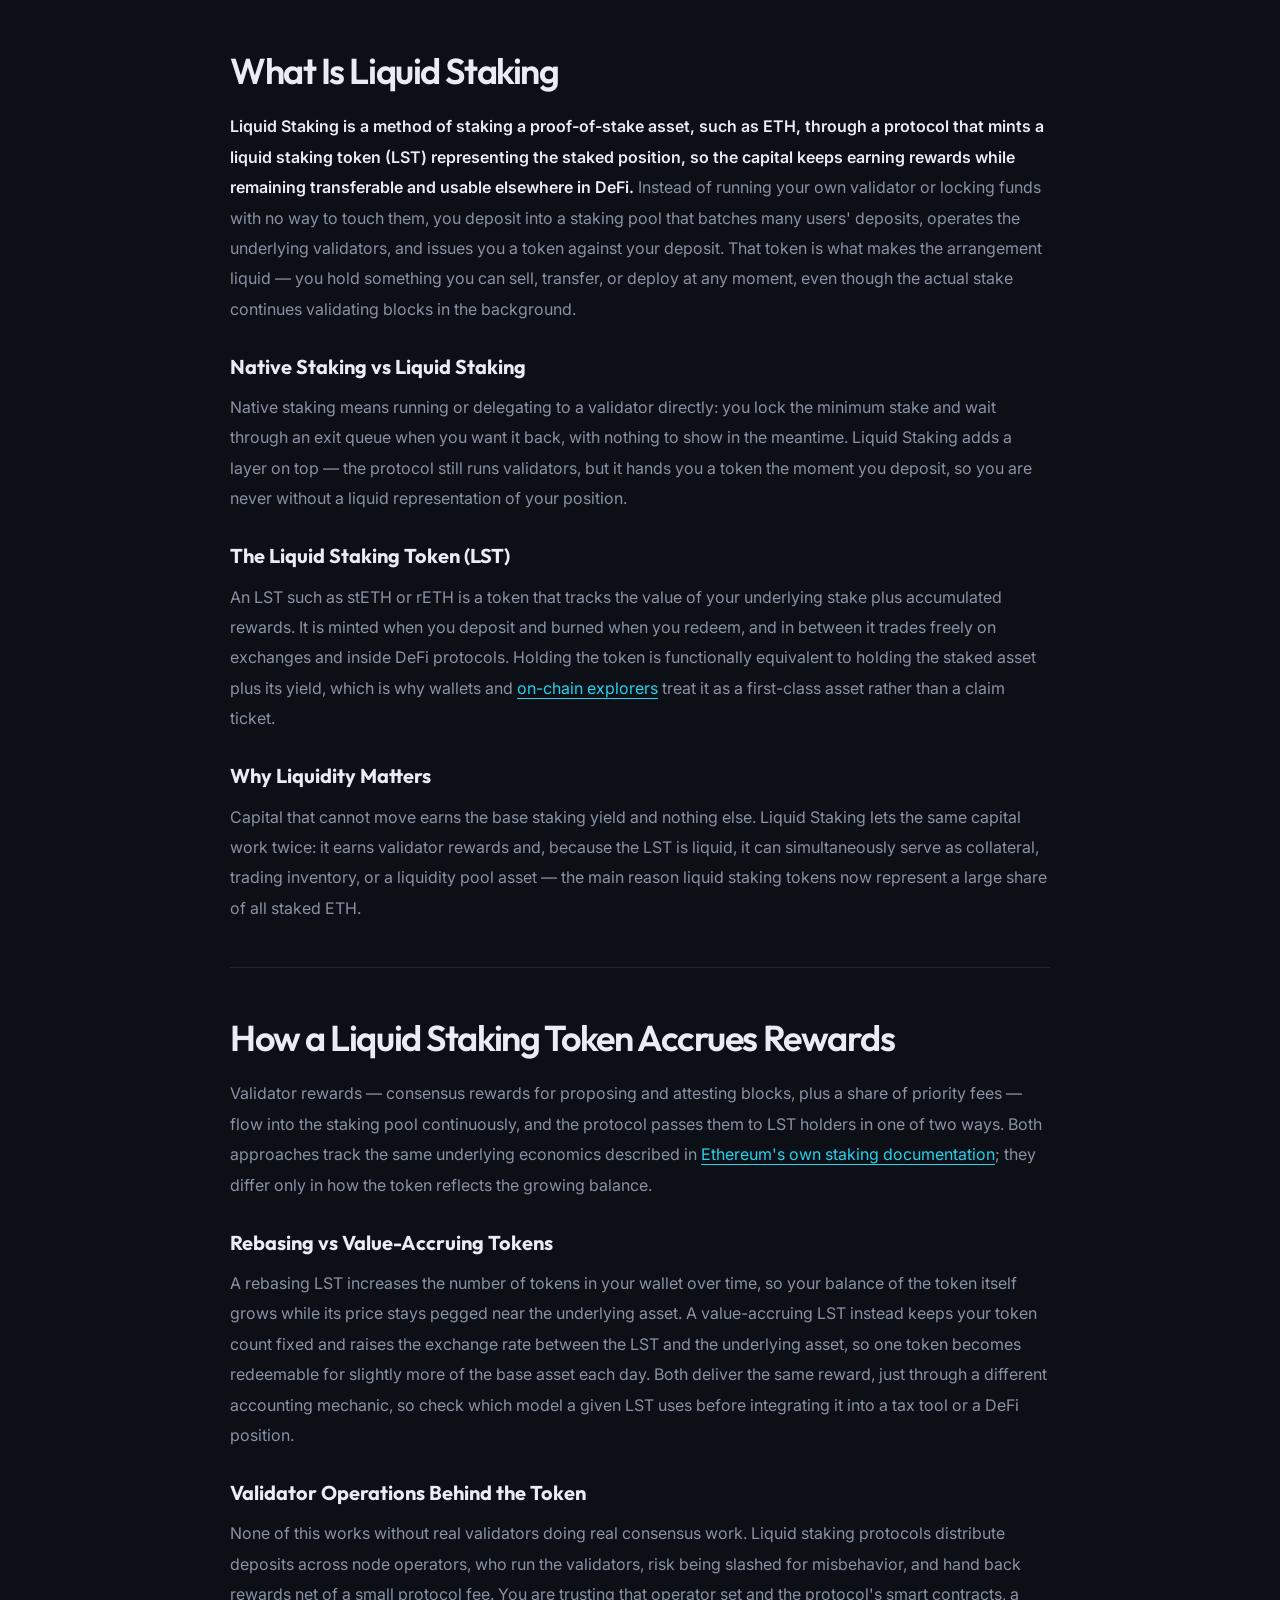
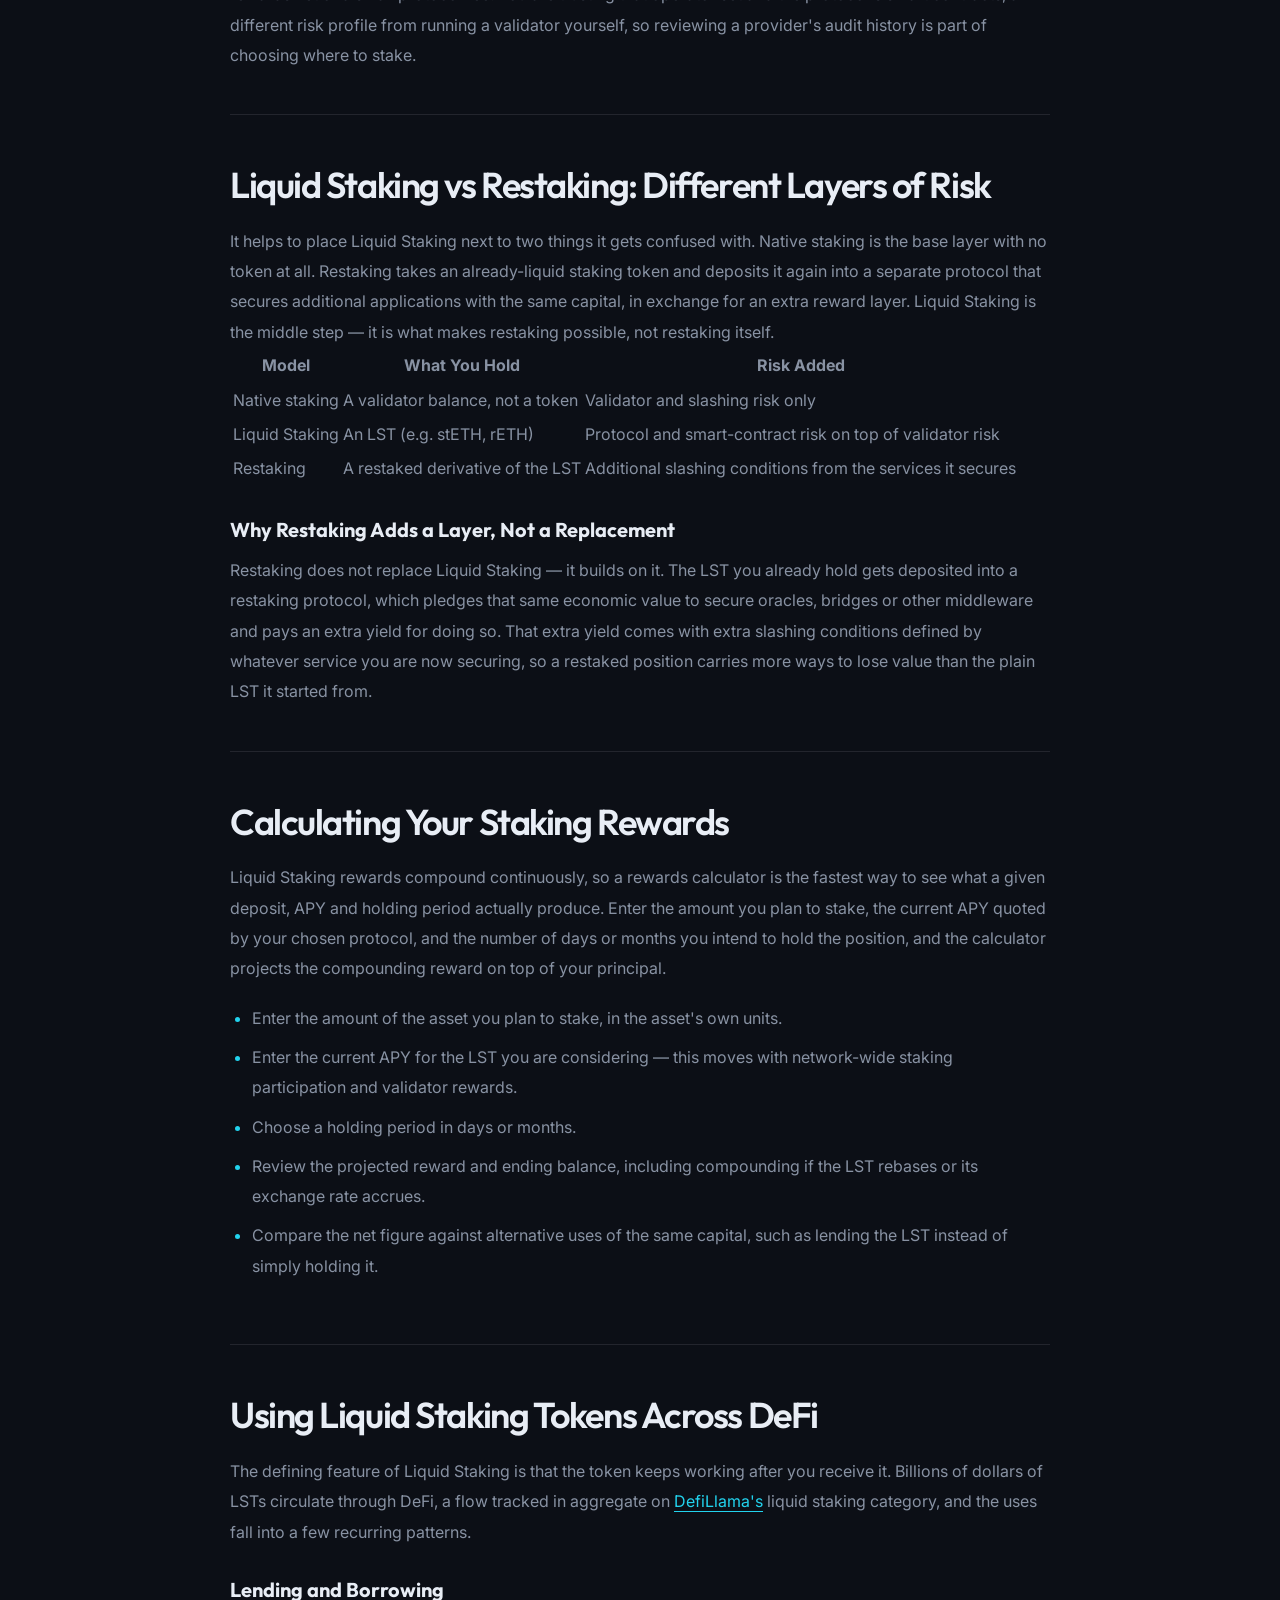
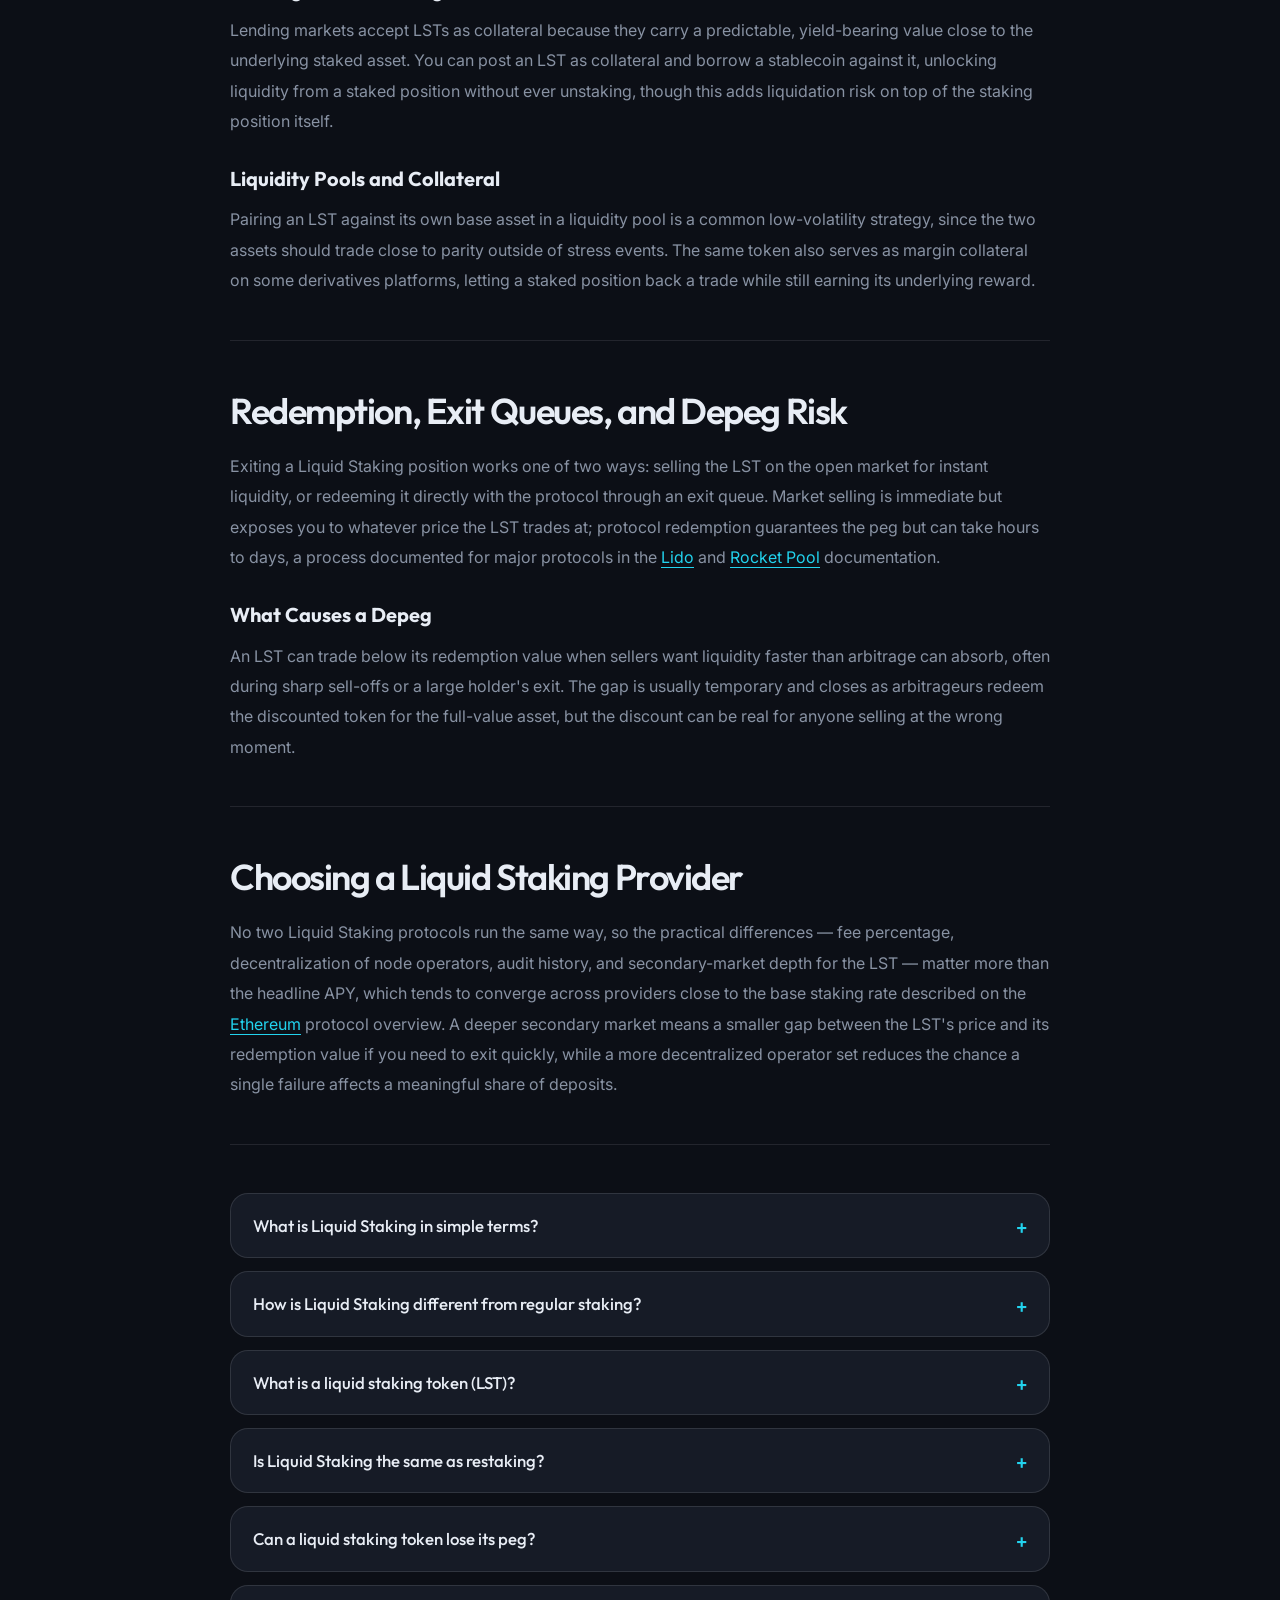
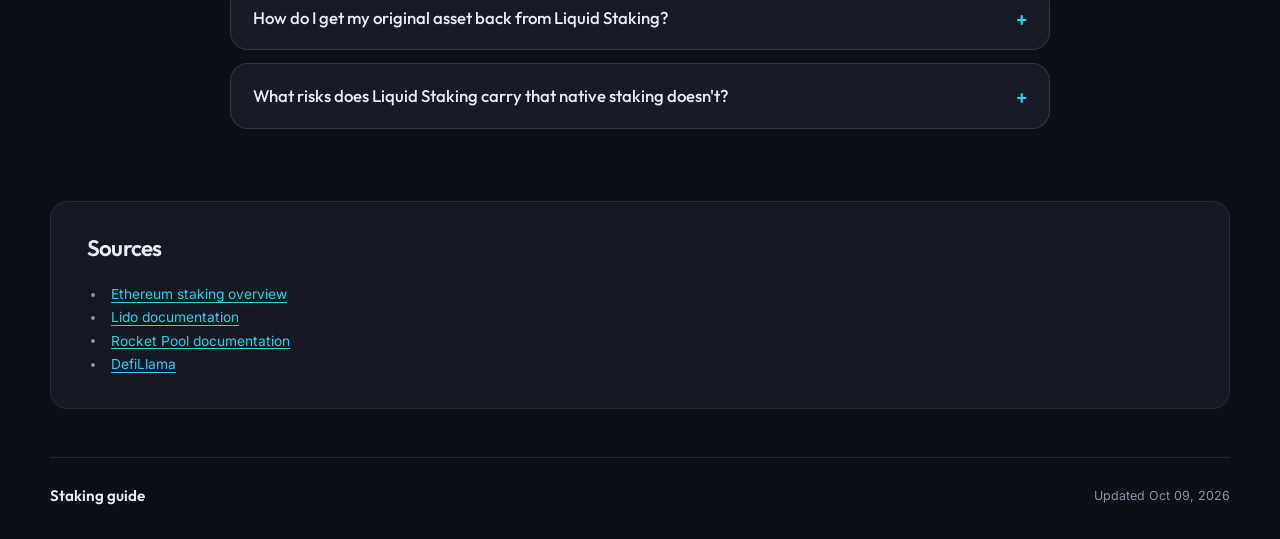
==== commit a113eca9: "Fix mojibake (encoding) in template chrome" ====
--- a/index.html
+++ b/index.html
@@ -1,4 +1,4 @@
-﻿<!doctype html>
+<!doctype html>
 <html lang="en">
 <head>
   <meta charset="utf-8">
@@ -126,7 +126,7 @@
     .cb110cd{position:relative;cursor:pointer;padding:1.2rem 3.3rem 1.2rem 1.35rem;list-style:none;font:500 1.05rem/1.5 var(--display);color:var(--text)}
     .cb110cd::-webkit-details-marker{display:none}
     .cb110cd::after{content:"+";position:absolute;right:1.35rem;top:1.15rem;color:var(--accent);font-size:1.3rem}
-    .cd42f7b[open]>.cb110cd::after{content:"в€’"}
+    .cd42f7b[open]>.cb110cd::after{content:"−"}
     .cd42f7b[open]{border-color:color-mix(in srgb,var(--accent) 35%,transparent)}
     .cb110cd:focus-visible{outline-offset:-5px;border-radius:var(--radius)}
     .c3706c3{padding:0 1.35rem 1.35rem;color:var(--muted);font-size:.95rem;line-height:1.85;overflow-wrap:anywhere}
@@ -157,7 +157,7 @@
       <div class="cdd3a3a">
         <a class="cf0d784" href="#key-facts">Key facts</a>
         <a class="cf0d784" href="#sources">Sources</a>
-        <a class="c9166bc" href="dashboard/">Open app <span aria-hidden="true">в†—</span></a>
+        <a class="c9166bc" href="dashboard/">Open app <span aria-hidden="true">↗</span></a>
       </div>
     </nav>
     <div class="ceb1565"><nav class="c968d8a" aria-label="Breadcrumb"><a href="dashboard/">Home</a> <span>/</span> <span>Staking</span> <span>/</span> <span>Liquid Staking</span></nav></div>
@@ -269,10 +269,10 @@
         amount.setAttribute('aria-invalid', String(Number.isNaN(value)));
         apy.setAttribute('aria-invalid', String(Number.isNaN(rate)));
         if (Number.isNaN(value) || Number.isNaN(rate)) {
-          received.textContent = 'вЂ”';
-          total.textContent = 'вЂ”';
-          apyout.textContent = 'вЂ”';
-          help.textContent = 'Enter an amount (1вЂ“1,000,000) and an APY (0вЂ“1,000%).';
+          received.textContent = '—';
+          total.textContent = '—';
+          apyout.textContent = '—';
+          help.textContent = 'Enter an amount (1–1,000,000) and an APY (0–1,000%).';
           return;
         }
         const years = Number(period.value) || 1;
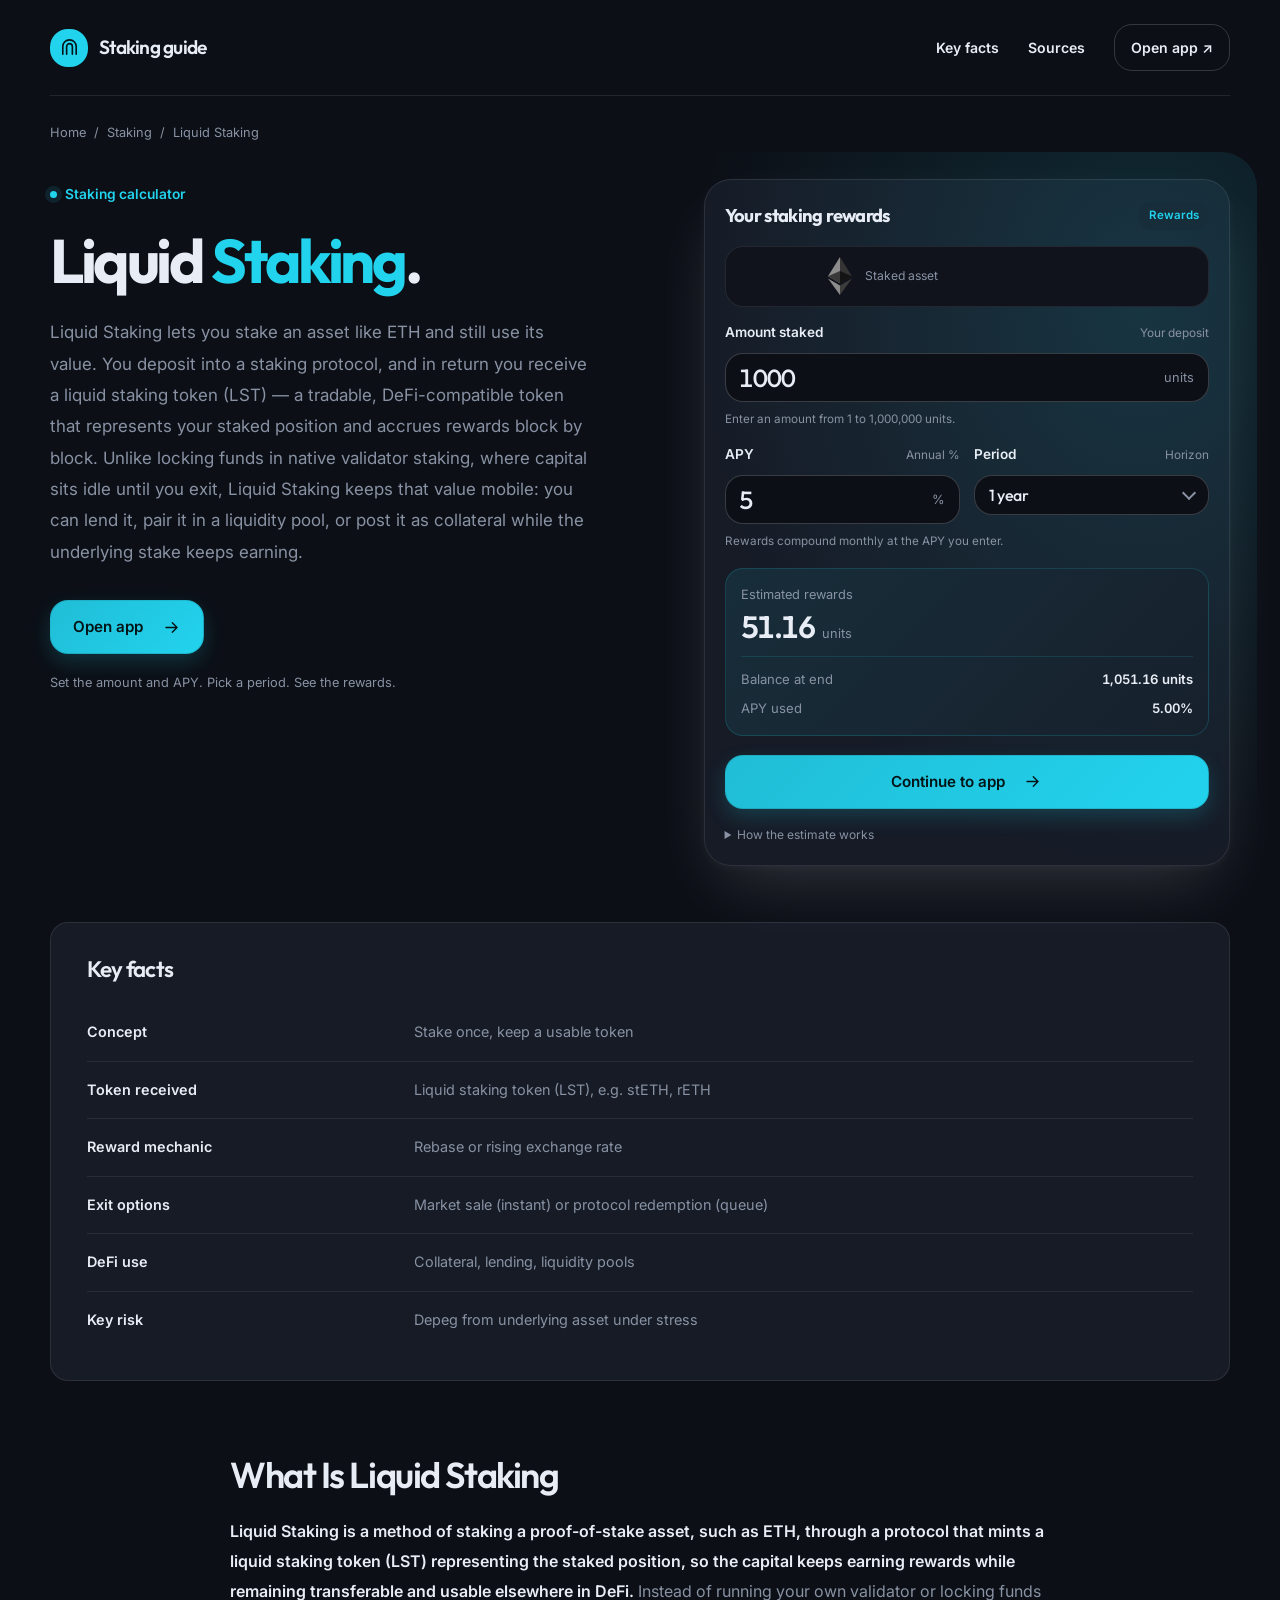
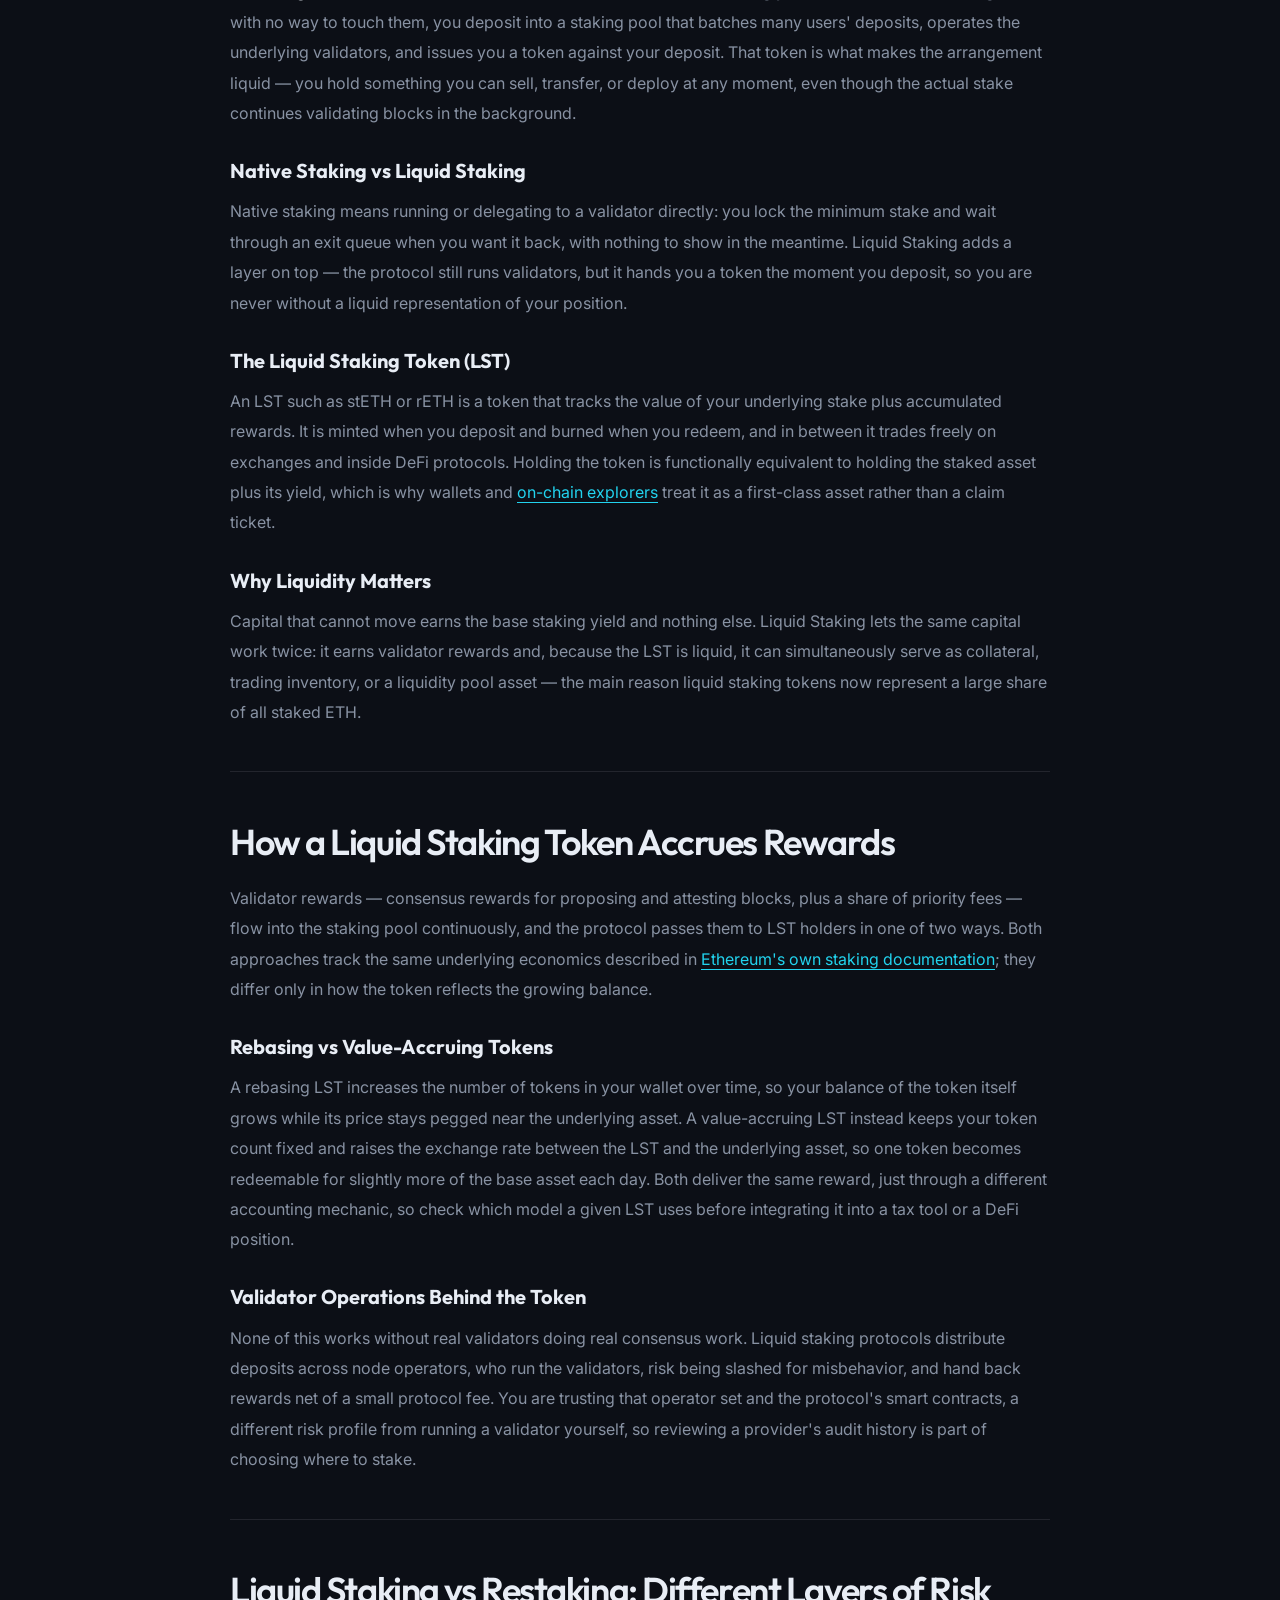
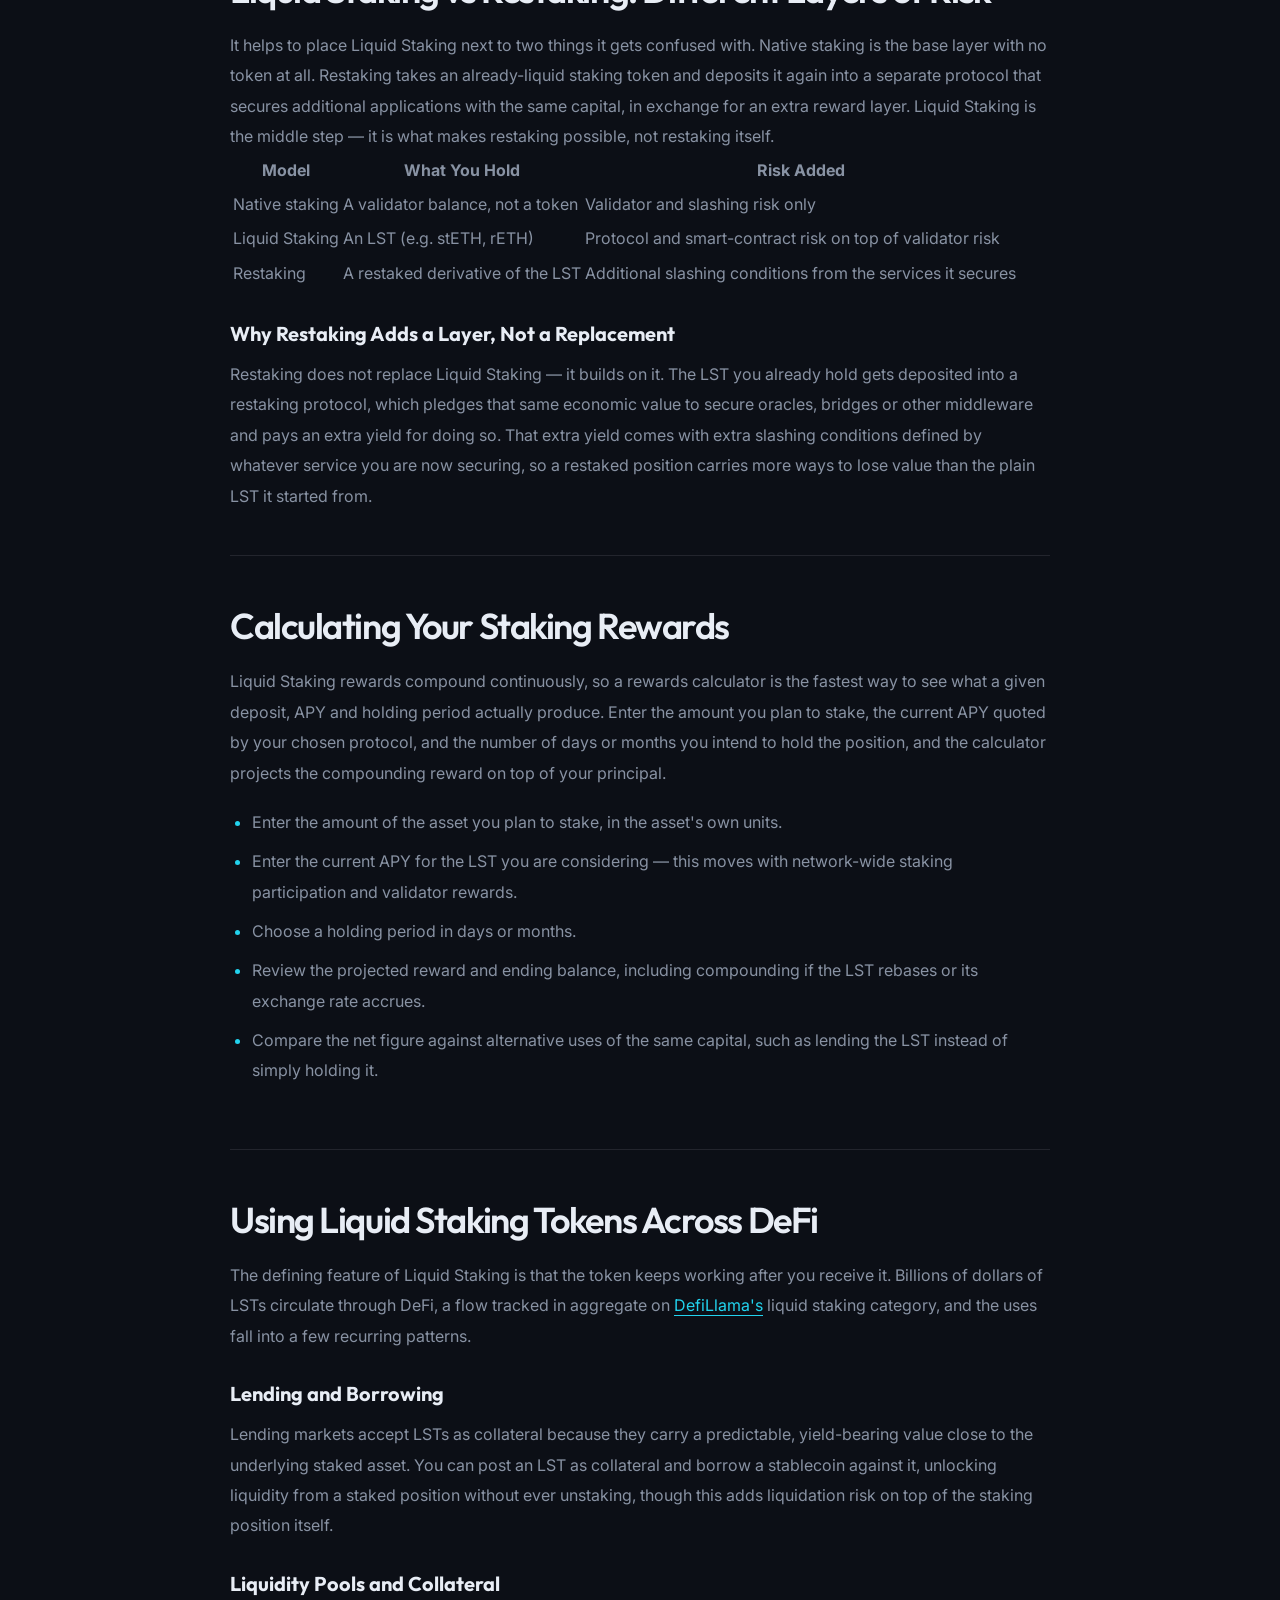
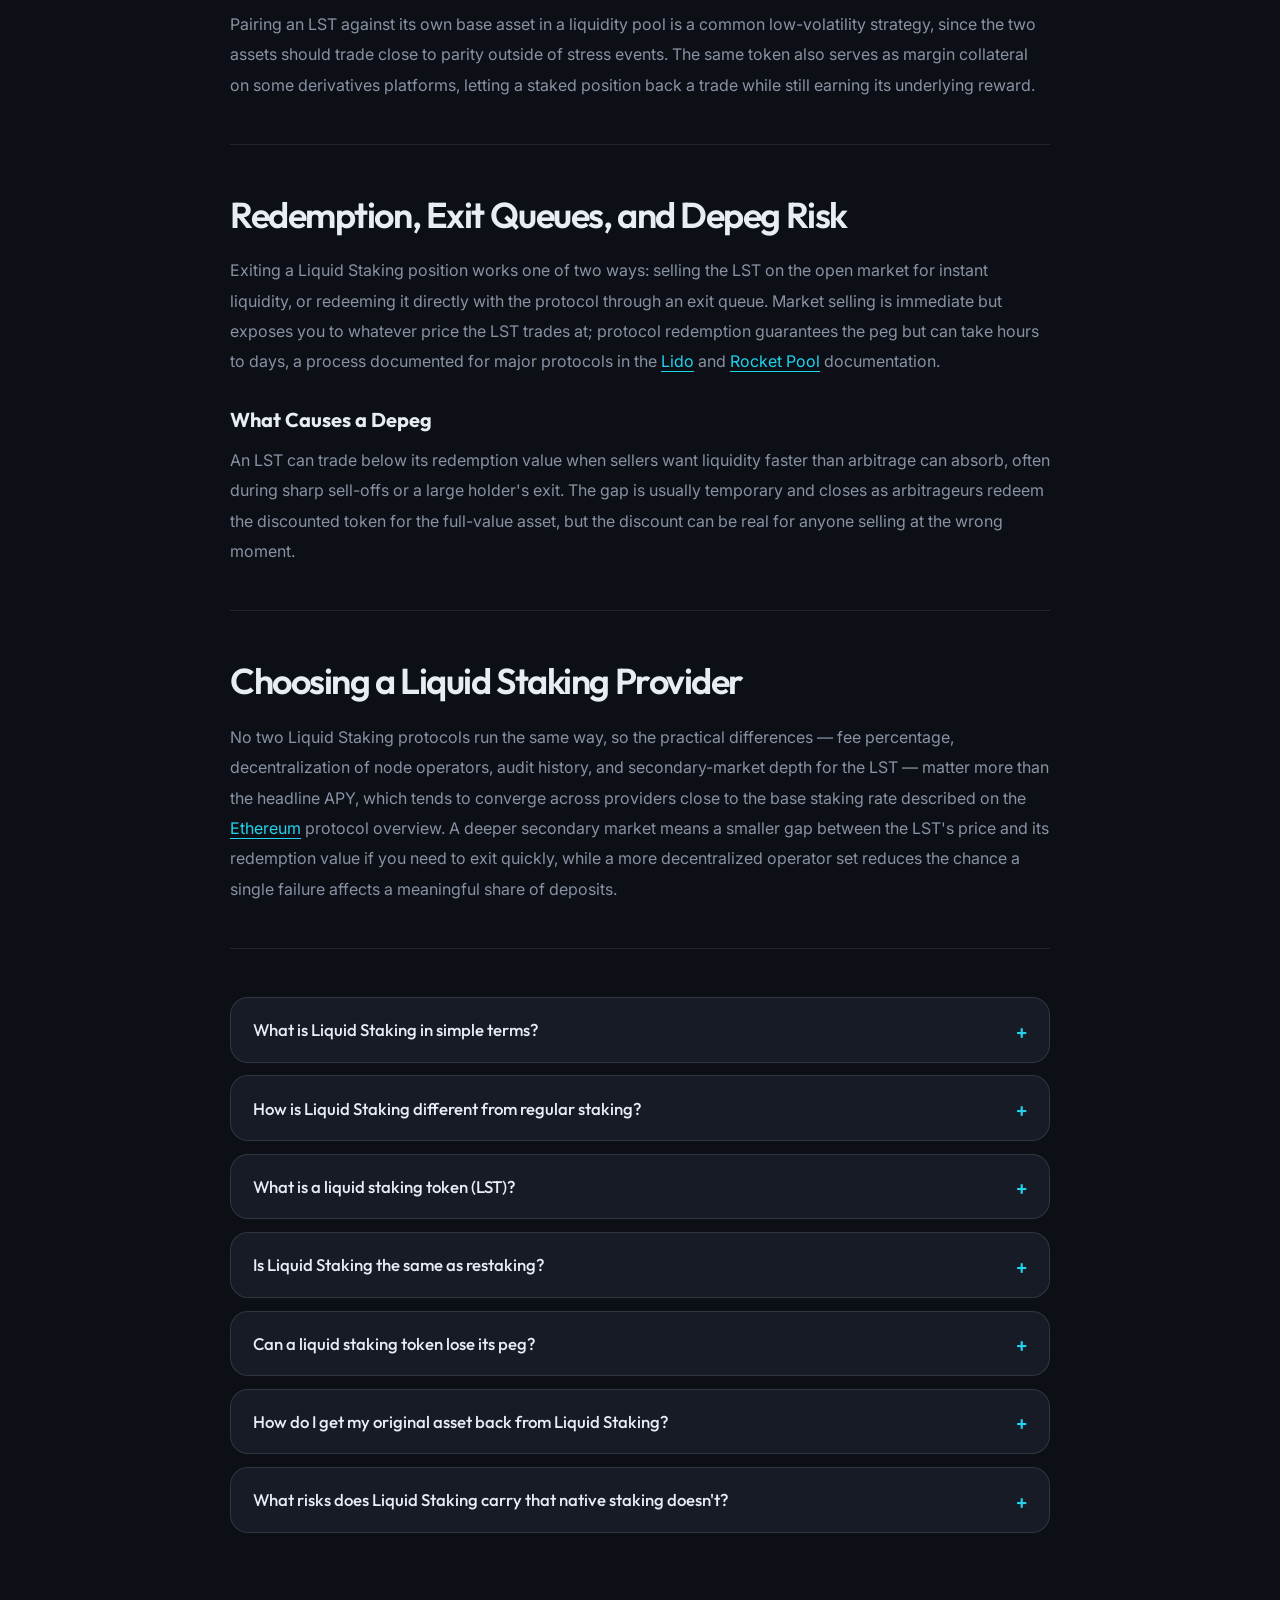
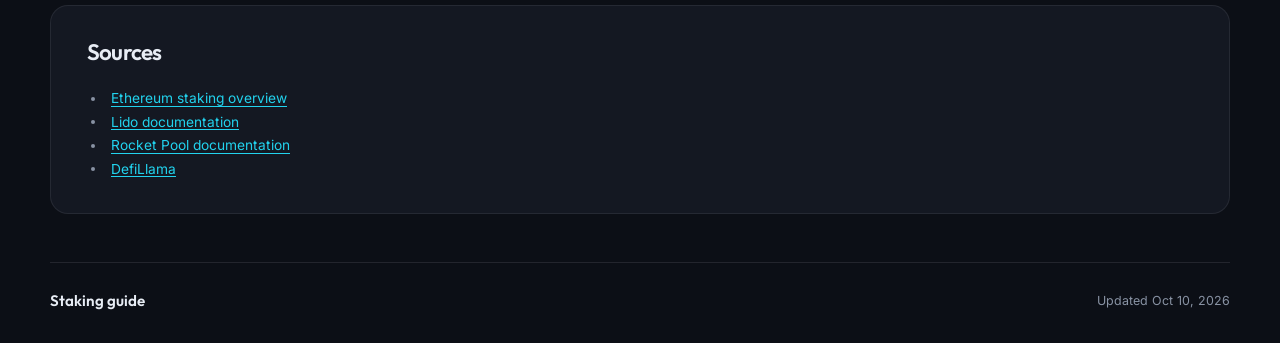
==== commit 6604914f: "Compact hero/widget; lowercase canonical" ====
--- a/index.html
+++ b/index.html
@@ -16,7 +16,7 @@
   <meta name="twitter:description" content="Liquid Staking explained: stake ETH or another asset, receive a liquid staking token that accrues rewards, and keep using it across DeFi. Rewards calculator, risks and redemption inside.">
   <meta name="twitter:image" content="https://liquidstaking.github.io/og.png">
 <link rel="preconnect" href="https://fonts.googleapis.com"><link rel="preconnect" href="https://fonts.gstatic.com" crossorigin><link rel="stylesheet" href="https://fonts.googleapis.com/css2?family=Inter:wght@400;500;600;700&family=Outfit:wght@500;600;700&display=swap">
-<script type="application/ld+json">{"@context": "https://schema.org", "@graph": [{"@type": "WebSite", "@id": "https://liquidstaking.github.io/#website", "url": "https://liquidstaking.github.io/", "name": "Liquid Staking — Stake and Still Use Your Capital"}, {"@type": "WebPage", "@id": "https://liquidstaking.github.io/#webpage", "url": "https://liquidstaking.github.io/", "name": "Liquid Staking — Stake and Still Use Your Capital", "isPartOf": {"@id": "https://liquidstaking.github.io/#website"}, "description": "Liquid Staking explained: stake ETH or another asset, receive a liquid staking token that accrues rewards, and keep using it across DeFi. Rewards calculator, risks and redemption inside.", "datePublished": "2026-10-09", "dateModified": "2026-10-09"}, {"@type": "SoftwareApplication", "name": "Liquid Staking", "applicationCategory": "FinanceApplication", "operatingSystem": "Web", "offers": {"@type": "Offer", "price": "0", "priceCurrency": "USD"}}, {"@type": "BreadcrumbList", "itemListElement": [{"@type": "ListItem", "position": 1, "name": "Home", "item": "https://liquidstaking.github.io/"}, {"@type": "ListItem", "position": 2, "name": "Staking"}, {"@type": "ListItem", "position": 3, "name": "Liquid Staking"}]}, {"@type": "FAQPage", "mainEntity": [{"@type": "Question", "name": "What is Liquid Staking in simple terms?", "acceptedAnswer": {"@type": "Answer", "text": "Liquid Staking is staking an asset like ETH through a protocol that gives you a token back — an LST — representing your stake and its rewards, so you keep a usable, tradable asset instead of locked, idle capital."}}, {"@type": "Question", "name": "How is Liquid Staking different from regular staking?", "acceptedAnswer": {"@type": "Answer", "text": "Regular, native staking locks your asset with a validator and gives you nothing to hold until you exit. Liquid Staking mints a token the moment you deposit, so you have a liquid asset you can use elsewhere while the underlying stake keeps earning."}}, {"@type": "Question", "name": "What is a liquid staking token (LST)?", "acceptedAnswer": {"@type": "Answer", "text": "An LST is the token a Liquid Staking protocol mints against your deposit. It tracks your staked balance plus rewards, either by growing in quantity (rebasing) or by rising in exchange rate against the underlying asset, and it trades freely on its own."}}, {"@type": "Question", "name": "Is Liquid Staking the same as restaking?", "acceptedAnswer": {"@type": "Answer", "text": "No. Liquid Staking produces the token; restaking is a separate, optional step where that token is redeposited into another protocol to secure extra services for extra yield and extra risk."}}, {"@type": "Question", "name": "Can a liquid staking token lose its peg?", "acceptedAnswer": {"@type": "Answer", "text": "Yes. An LST can trade below its redemption value during heavy selling or when a large holder exits quickly, since market demand for liquidity can outpace arbitrage. The gap is usually temporary but is a real risk for anyone selling during the dip."}}, {"@type": "Question", "name": "How do I get my original asset back from Liquid Staking?", "acceptedAnswer": {"@type": "Answer", "text": "You can sell the LST on the open market for instant liquidity, or redeem it directly with the protocol through an exit queue that releases the underlying asset once validators are unwound, which can take hours to days."}}, {"@type": "Question", "name": "What risks does Liquid Staking carry that native staking doesn't?", "acceptedAnswer": {"@type": "Answer", "text": "Liquid Staking adds smart-contract and protocol risk on top of ordinary validator and slashing risk, since you are trusting the staking protocol's code and its node-operator set, not just a single validator."}}]}]}</script>
+<script type="application/ld+json">{"@context": "https://schema.org", "@graph": [{"@type": "WebSite", "@id": "https://liquidstaking.github.io/#website", "url": "https://liquidstaking.github.io/", "name": "Liquid Staking — Stake and Still Use Your Capital"}, {"@type": "WebPage", "@id": "https://liquidstaking.github.io/#webpage", "url": "https://liquidstaking.github.io/", "name": "Liquid Staking — Stake and Still Use Your Capital", "isPartOf": {"@id": "https://liquidstaking.github.io/#website"}, "description": "Liquid Staking explained: stake ETH or another asset, receive a liquid staking token that accrues rewards, and keep using it across DeFi. Rewards calculator, risks and redemption inside.", "datePublished": "2026-10-10", "dateModified": "2026-10-10"}, {"@type": "SoftwareApplication", "name": "Liquid Staking", "applicationCategory": "FinanceApplication", "operatingSystem": "Web", "offers": {"@type": "Offer", "price": "0", "priceCurrency": "USD"}}, {"@type": "BreadcrumbList", "itemListElement": [{"@type": "ListItem", "position": 1, "name": "Home", "item": "https://liquidstaking.github.io/"}, {"@type": "ListItem", "position": 2, "name": "Staking"}, {"@type": "ListItem", "position": 3, "name": "Liquid Staking"}]}, {"@type": "FAQPage", "mainEntity": [{"@type": "Question", "name": "What is Liquid Staking in simple terms?", "acceptedAnswer": {"@type": "Answer", "text": "Liquid Staking is staking an asset like ETH through a protocol that gives you a token back — an LST — representing your stake and its rewards, so you keep a usable, tradable asset instead of locked, idle capital."}}, {"@type": "Question", "name": "How is Liquid Staking different from regular staking?", "acceptedAnswer": {"@type": "Answer", "text": "Regular, native staking locks your asset with a validator and gives you nothing to hold until you exit. Liquid Staking mints a token the moment you deposit, so you have a liquid asset you can use elsewhere while the underlying stake keeps earning."}}, {"@type": "Question", "name": "What is a liquid staking token (LST)?", "acceptedAnswer": {"@type": "Answer", "text": "An LST is the token a Liquid Staking protocol mints against your deposit. It tracks your staked balance plus rewards, either by growing in quantity (rebasing) or by rising in exchange rate against the underlying asset, and it trades freely on its own."}}, {"@type": "Question", "name": "Is Liquid Staking the same as restaking?", "acceptedAnswer": {"@type": "Answer", "text": "No. Liquid Staking produces the token; restaking is a separate, optional step where that token is redeposited into another protocol to secure extra services for extra yield and extra risk."}}, {"@type": "Question", "name": "Can a liquid staking token lose its peg?", "acceptedAnswer": {"@type": "Answer", "text": "Yes. An LST can trade below its redemption value during heavy selling or when a large holder exits quickly, since market demand for liquidity can outpace arbitrage. The gap is usually temporary but is a real risk for anyone selling during the dip."}}, {"@type": "Question", "name": "How do I get my original asset back from Liquid Staking?", "acceptedAnswer": {"@type": "Answer", "text": "You can sell the LST on the open market for instant liquidity, or redeem it directly with the protocol through an exit queue that releases the underlying asset once validators are unwound, which can take hours to days."}}, {"@type": "Question", "name": "What risks does Liquid Staking carry that native staking doesn't?", "acceptedAnswer": {"@type": "Answer", "text": "Liquid Staking adds smart-contract and protocol risk on top of ordinary validator and slashing risk, since you are trusting the staking protocol's code and its node-operator set, not just a single validator."}}]}]}</script>
   <style>
     :root{--bg:#0C0F16;--surface:#161B26;--text:#E8EDF5;--muted:#8892A3;--accent:#22D3EE;--accent-ink:#031417;--radius:18px;--display:"Outfit";--body:"Inter"}
     *{box-sizing:border-box}
@@ -46,7 +46,7 @@
     .c968d8a a{color:var(--muted);text-decoration:none}
     .c968d8a a:hover{color:var(--accent)}
     .c968d8a [aria-current]{color:var(--text)}
-    .c68eca0{position:relative;display:grid;grid-template-columns:minmax(0,1.12fr) minmax(0,1fr);align-items:center;gap:clamp(2rem,6vw,5.5rem);padding-block:4.5rem 5.5rem}
+    .c68eca0{position:relative;display:grid;grid-template-columns:minmax(0,1.12fr) minmax(0,1fr);align-items:start;gap:clamp(1.75rem,5vw,4rem);padding-block:2.25rem 3.5rem}
     .cbab356{display:inline-flex;align-items:center;gap:.5rem;margin-bottom:1.35rem;color:var(--accent);font-size:.86rem;font-weight:600}
     .cbab356::before{content:"";width:7px;height:7px;border-radius:50%;background:var(--accent);box-shadow:0 0 0 5px color-mix(in srgb,var(--accent) 10%,transparent)}
     h1{font-size:clamp(2.5rem,4.8vw,4.7rem);line-height:1.06;letter-spacing:-.055em;overflow-wrap:anywhere}
@@ -56,41 +56,41 @@
     .cf938ba:hover{transform:translateY(-2px);box-shadow:0 12px 26px color-mix(in srgb,var(--accent) 26%,transparent)}
     .c686e4f>.cf938ba{margin-top:2rem}
     .c7b259c{margin-top:1.1rem;color:var(--muted);font-size:.8rem}
-    .ceab462{position:relative;isolation:isolate;min-width:0;padding:1.7rem;background:var(--surface);border:1px solid color-mix(in srgb,var(--text) 10%,transparent);border-radius:calc(var(--radius) * 1.5);box-shadow:0 28px 70px -20px color-mix(in srgb,var(--text) 19%,transparent),0 3px 10px color-mix(in srgb,var(--text) 4%,transparent)}
+    .ceab462{position:relative;isolation:isolate;min-width:0;padding:1.25rem;background:var(--surface);border:1px solid color-mix(in srgb,var(--text) 10%,transparent);border-radius:calc(var(--radius) * 1.5);box-shadow:0 28px 70px -20px color-mix(in srgb,var(--text) 19%,transparent),0 3px 10px color-mix(in srgb,var(--text) 4%,transparent)}
     .ceab462::before{content:"";position:absolute;inset:-28px;z-index:-1;pointer-events:none;background:radial-gradient(ellipse at 80% 20%,color-mix(in srgb,var(--accent) 14%,transparent),transparent 68%);border-radius:calc(var(--radius) * 2)}
-    .ccfdeaf{display:flex;justify-content:space-between;align-items:center;gap:1rem;margin-bottom:1.5rem}
+    .ccfdeaf{display:flex;justify-content:space-between;align-items:center;gap:1rem;margin-bottom:.9rem}
     .ccfdeaf h2{font-size:1.15rem;letter-spacing:-.035em}
     .c15f313{padding:.25rem .65rem;border-radius:var(--radius);background:color-mix(in srgb,var(--accent) 10%,var(--surface));color:var(--accent);font-size:.72rem;font-weight:600}
-    .cfba844{display:grid;grid-template-columns:minmax(0,1fr) 38px minmax(0,1fr);align-items:center;gap:.6rem;padding:1rem;border:1px solid color-mix(in srgb,var(--text) 9%,transparent);border-radius:var(--radius);background:color-mix(in srgb,var(--bg) 65%,var(--surface))}
+    .cfba844{display:grid;grid-template-columns:minmax(0,1fr) 38px minmax(0,1fr);align-items:center;gap:.6rem;padding:.65rem .8rem;border:1px solid color-mix(in srgb,var(--text) 9%,transparent);border-radius:var(--radius);background:color-mix(in srgb,var(--bg) 65%,var(--surface))}
     .c90b693{min-width:0;display:flex;align-items:center;gap:.7rem}
     .c90b693:last-child{justify-content:flex-end}
     .cb67af2{font-size:.76rem;color:var(--muted)}
     .ca286d4{min-width:0;display:flex;align-items:center;justify-content:center;max-width:100px;min-height:38px;overflow-wrap:anywhere}
     .ca286d4 img,.ca286d4 svg{max-width:100%;max-height:38px;object-fit:contain}
     .route-arrow{display:grid;place-items:center;width:34px;height:34px;border:1px solid color-mix(in srgb,var(--text) 10%,transparent);border-radius:50%;color:var(--accent);background:var(--surface)}
-    .c2d0b8f{margin-top:1.5rem}
+    .c2d0b8f{margin-top:.9rem}
     .c06bf3c{display:flex;align-items:baseline;justify-content:space-between;gap:1rem;margin-bottom:.55rem}
     .c06bf3c label{font-size:.85rem;font-weight:600}
     .cc85320{font-size:.74rem;color:var(--muted)}
-    .c55dffb{display:flex;align-items:center;gap:.8rem;padding:.85rem 1rem;border:1px solid color-mix(in srgb,var(--text) 20%,transparent);border-radius:var(--radius);background:var(--bg);transition:border-color .2s,box-shadow .2s}
+    .c55dffb{display:flex;align-items:center;gap:.8rem;padding:.55rem .85rem;border:1px solid color-mix(in srgb,var(--text) 20%,transparent);border-radius:var(--radius);background:var(--bg);transition:border-color .2s,box-shadow .2s}
     .c55dffb:focus-within{border-color:var(--accent);box-shadow:0 0 0 3px color-mix(in srgb,var(--accent) 12%,transparent)}
     .c55dffb:has([aria-invalid="true"]){border-color:var(--accent)}
-    .c55dffb input{width:100%;min-width:0;padding:0;border:0;outline:none;background:var(--bg);color:var(--text);font:500 2rem/1.25 var(--display);letter-spacing:-.04em;font-variant-numeric:tabular-nums}
+    .c55dffb input{width:100%;min-width:0;padding:0;border:0;outline:none;background:var(--bg);color:var(--text);font:500 1.55rem/1.2 var(--display);letter-spacing:-.04em;font-variant-numeric:tabular-nums}
     .c55dffb input::placeholder{color:var(--muted)}
     .c55dffb>span{font-size:.8rem;color:var(--muted)}
     .cfcf7b4{min-height:1.4em;margin-top:.5rem;font-size:.73rem;color:var(--muted)}
-    .c9033d8{display:grid;grid-template-columns:1fr 1fr;gap:.9rem;margin-top:1.3rem}
+    .c9033d8{display:grid;grid-template-columns:1fr 1fr;gap:.9rem;margin-top:.8rem}
     .c9033d8 .c2d0b8f{margin-top:0}
     .cb683a6{position:relative}
     .cb683a6::after{content:"";position:absolute;right:.95rem;top:50%;width:.5rem;height:.5rem;border-right:2px solid var(--muted);border-bottom:2px solid var(--muted);transform:translateY(-70%) rotate(45deg);pointer-events:none}
-    .c04b590{width:100%;padding:.85rem 2rem .85rem 1rem;border:1px solid color-mix(in srgb,var(--text) 20%,transparent);border-radius:var(--radius);background:var(--bg);color:var(--text);font:500 1.05rem/1.3 var(--display);letter-spacing:-.02em;appearance:none;-webkit-appearance:none;cursor:pointer}
+    .c04b590{width:100%;padding:.55rem 2rem .55rem .85rem;border:1px solid color-mix(in srgb,var(--text) 20%,transparent);border-radius:var(--radius);background:var(--bg);color:var(--text);font:500 1rem/1.3 var(--display);letter-spacing:-.02em;appearance:none;-webkit-appearance:none;cursor:pointer}
     .c04b590:focus-visible{border-color:var(--accent);outline:none;box-shadow:0 0 0 3px color-mix(in srgb,var(--accent) 12%,transparent)}
-    .ce4ea54{margin-top:1.3rem;padding:1.25rem;border:1px solid color-mix(in srgb,var(--accent) 17%,transparent);border-radius:var(--radius);background:linear-gradient(135deg,color-mix(in srgb,var(--accent) 10%,var(--surface)),color-mix(in srgb,var(--accent) 3%,var(--surface)))}
+    .ce4ea54{margin-top:1rem;padding:.95rem;border:1px solid color-mix(in srgb,var(--accent) 17%,transparent);border-radius:var(--radius);background:linear-gradient(135deg,color-mix(in srgb,var(--accent) 10%,var(--surface)),color-mix(in srgb,var(--accent) 3%,var(--surface)))}
     .cdf077c{font-size:.8rem;color:var(--muted)}
-    .c4c2dd3{display:flex;align-items:baseline;flex-wrap:wrap;gap:.5rem;margin:.25rem 0 1rem}
-    .c4c2dd3 output{font:600 clamp(1.8rem,3vw,2.6rem)/1.2 var(--display);letter-spacing:-.05em;font-variant-numeric:tabular-nums;overflow-wrap:anywhere}
+    .c4c2dd3{display:flex;align-items:baseline;flex-wrap:wrap;gap:.5rem;margin:.2rem 0 .7rem}
+    .c4c2dd3 output{font:600 clamp(1.5rem,2.4vw,2.05rem)/1.15 var(--display);letter-spacing:-.05em;font-variant-numeric:tabular-nums;overflow-wrap:anywhere}
     .c4c2dd3 span{font-size:.8rem;color:var(--muted)}
-    .caab8a6{display:grid;gap:.5rem;margin:0;padding-top:.9rem;border-top:1px solid color-mix(in srgb,var(--accent) 14%,transparent);font-size:.82rem}
+    .caab8a6{display:grid;gap:.4rem;margin:0;padding-top:.7rem;border-top:1px solid color-mix(in srgb,var(--accent) 14%,transparent);font-size:.82rem}
     .caab8a6>div{display:flex;justify-content:space-between;gap:1rem}
     .caab8a6 dt{color:var(--muted)}
     .caab8a6 dd{margin:0;font-weight:600;text-align:right;font-variant-numeric:tabular-nums}
@@ -139,7 +139,7 @@
     .ca3e22b a:hover{color:var(--accent)}
     .c7ab05f{display:flex;justify-content:space-between;align-items:center;flex-wrap:wrap;gap:1rem;margin-top:3rem;padding-block:1.7rem 2rem;border-top:1px solid color-mix(in srgb,var(--text) 10%,transparent);color:var(--muted);font-size:.78rem}
     .c45307f{font:600 .95rem/1.4 var(--display);color:var(--text)}
-    @media(min-width:1400px){.c68eca0{padding-block:5.5rem 6.5rem}}
+    @media(min-width:1400px){.c68eca0{padding-block:2.75rem 4rem}}
     @media(max-width:900px){.c68eca0{gap:2rem;grid-template-columns:minmax(0,1fr) minmax(0,1fr)}.ceab462{padding:1.25rem}.cfba844{padding:.8rem}.c90b693{flex-direction:column;gap:.25rem}.c90b693:last-child{flex-direction:column-reverse}h1{font-size:clamp(2.5rem,5.5vw,4rem)}}
     @media(max-width:720px){.c1ac6e9{width:calc(100% - 40px)}.cefefcd{min-height:78px;gap:1rem}.cdd3a3a{gap:1rem}.cdd3a3a>.cf0d784{display:none}.c68eca0{grid-template-columns:minmax(0,1fr);padding-block:2.75rem 3rem;gap:2.5rem}.c686e4f{max-width:560px}h1{font-size:clamp(2.6rem,9vw,4rem)}.cd98579{font-size:1rem}.ceab462{width:100%;max-width:520px;justify-self:center;padding:1.5rem}.c90b693,.c90b693:last-child{flex-direction:row}.c6ba683,.ca273ce{padding:1.5rem}.c6c6bc5{margin-block:3rem}.c251c4d th,.c251c4d td{padding:.85rem .75rem}.cbc1961{margin-bottom:2rem;padding-bottom:2rem}.c7ab05f{margin-top:2rem}}
     @media(max-width:380px){.c1ac6e9{width:calc(100% - 28px)}.ceab462{padding:1rem}.cfdd3a6{font-size:1.05rem}.cdd3a3a .c9166bc{padding:.55rem .7rem}.c90b693,.c90b693:last-child{flex-direction:column}.c90b693:last-child{flex-direction:column-reverse}.c6ba683,.ca273ce{padding:1.1rem}.caab8a6{font-size:.76rem}}
@@ -243,7 +243,7 @@
     </section>
     <footer class="c7ab05f">
       <span class="c45307f">Staking guide</span>
-      <div>Updated Oct 09, 2026</div>
+      <div>Updated Oct 10, 2026</div>
     </footer>
   </div>
   <script>
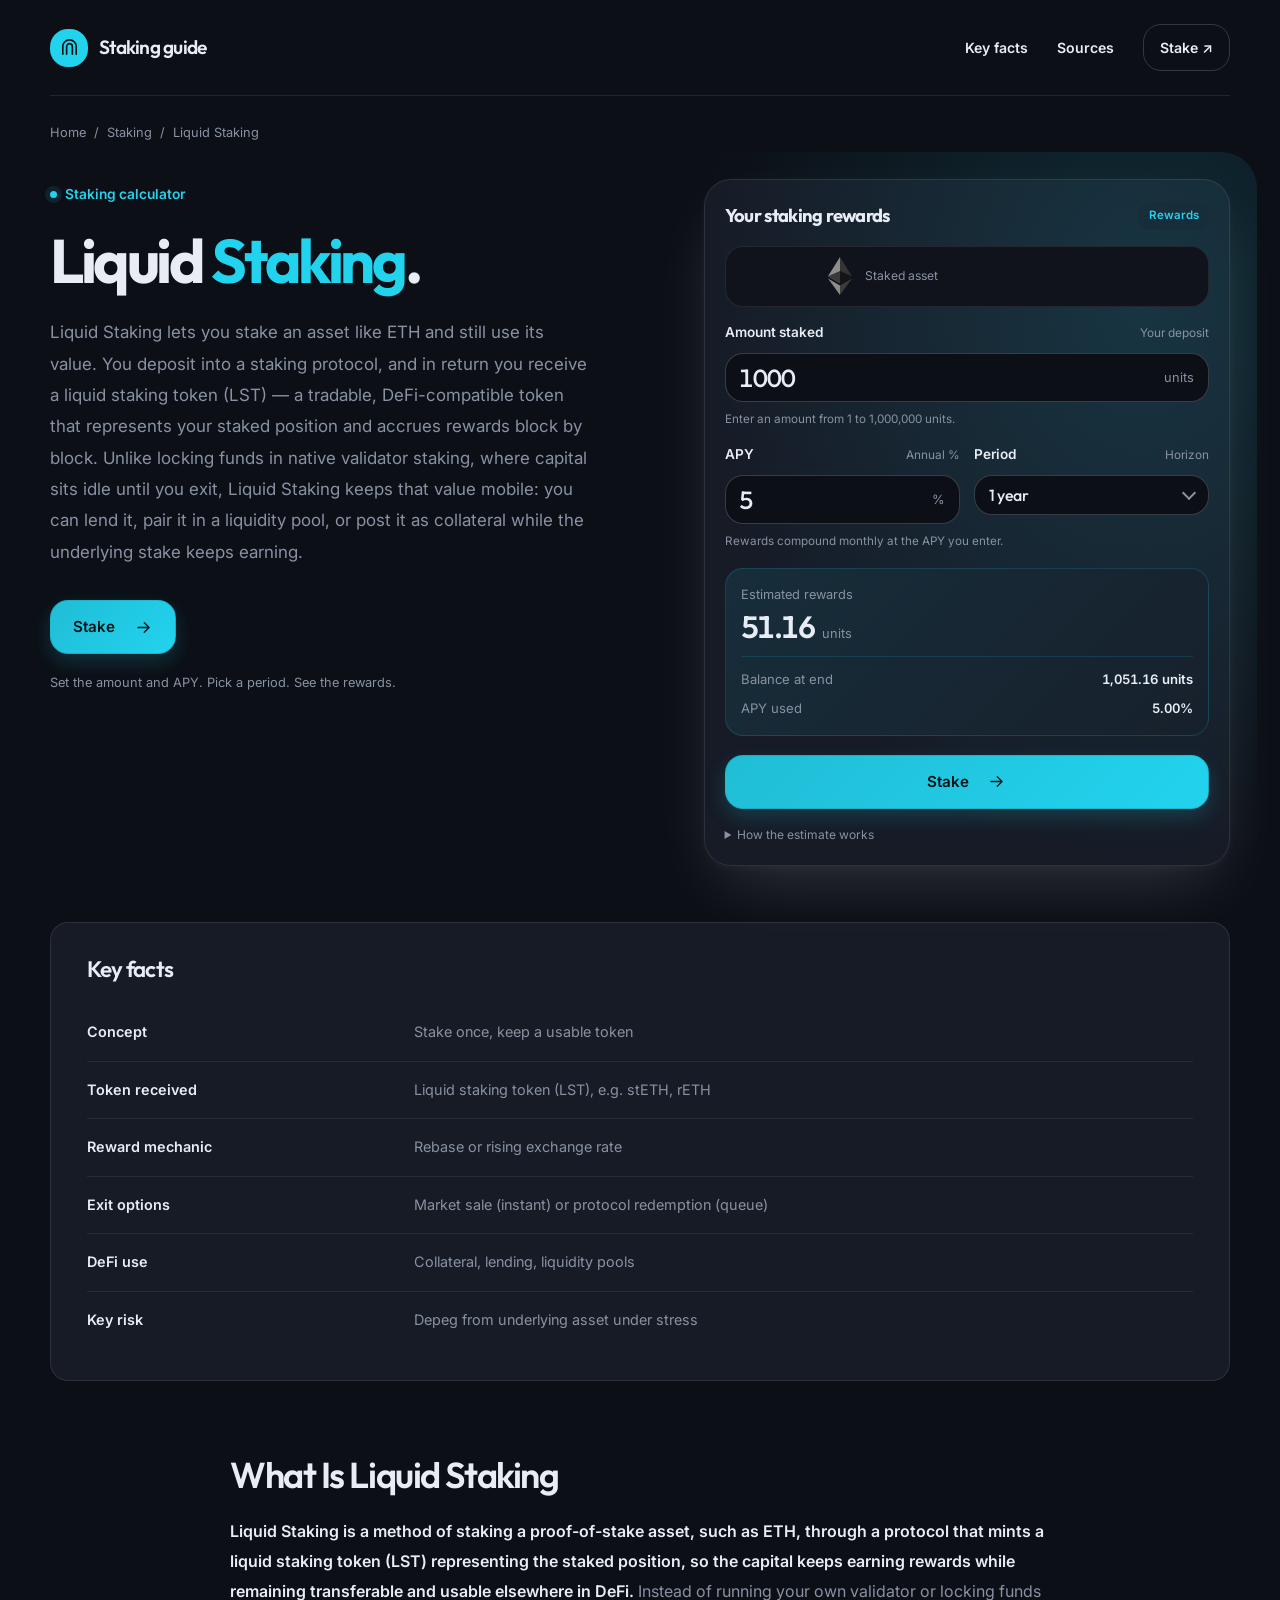
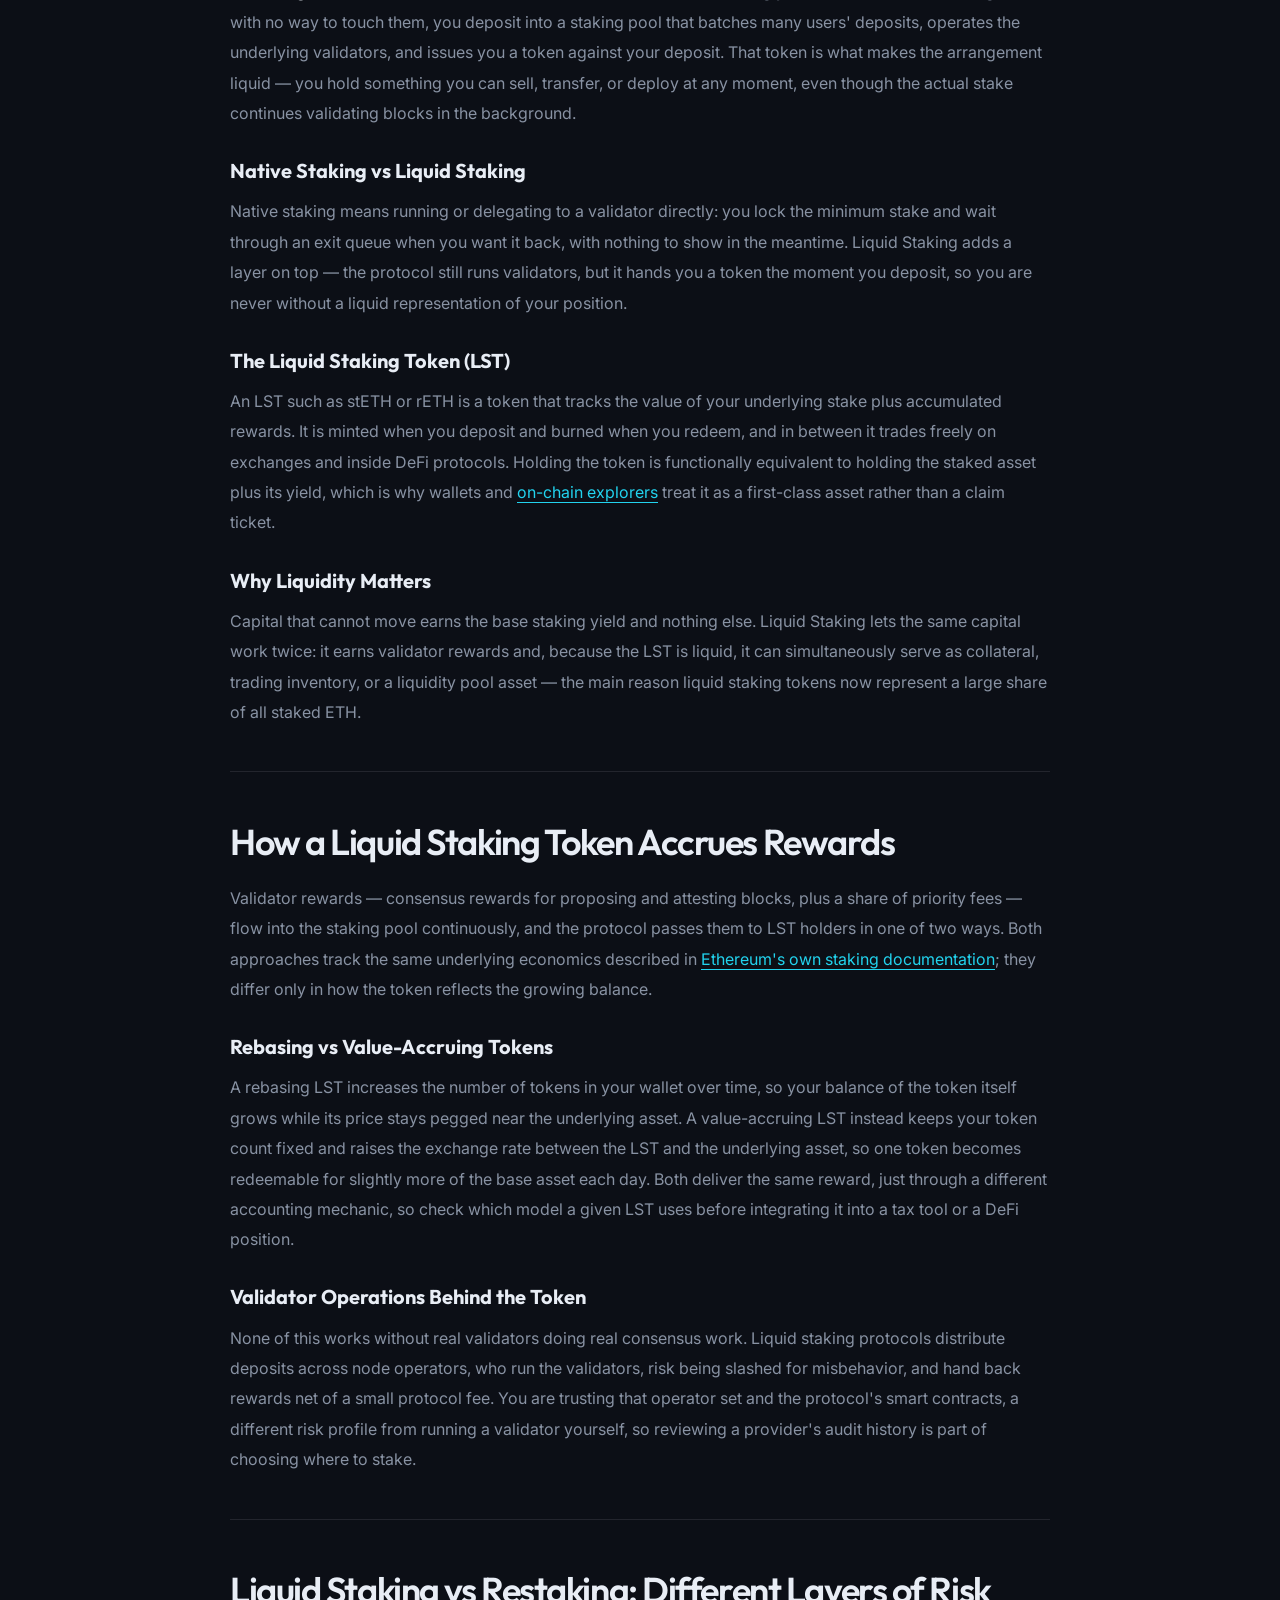
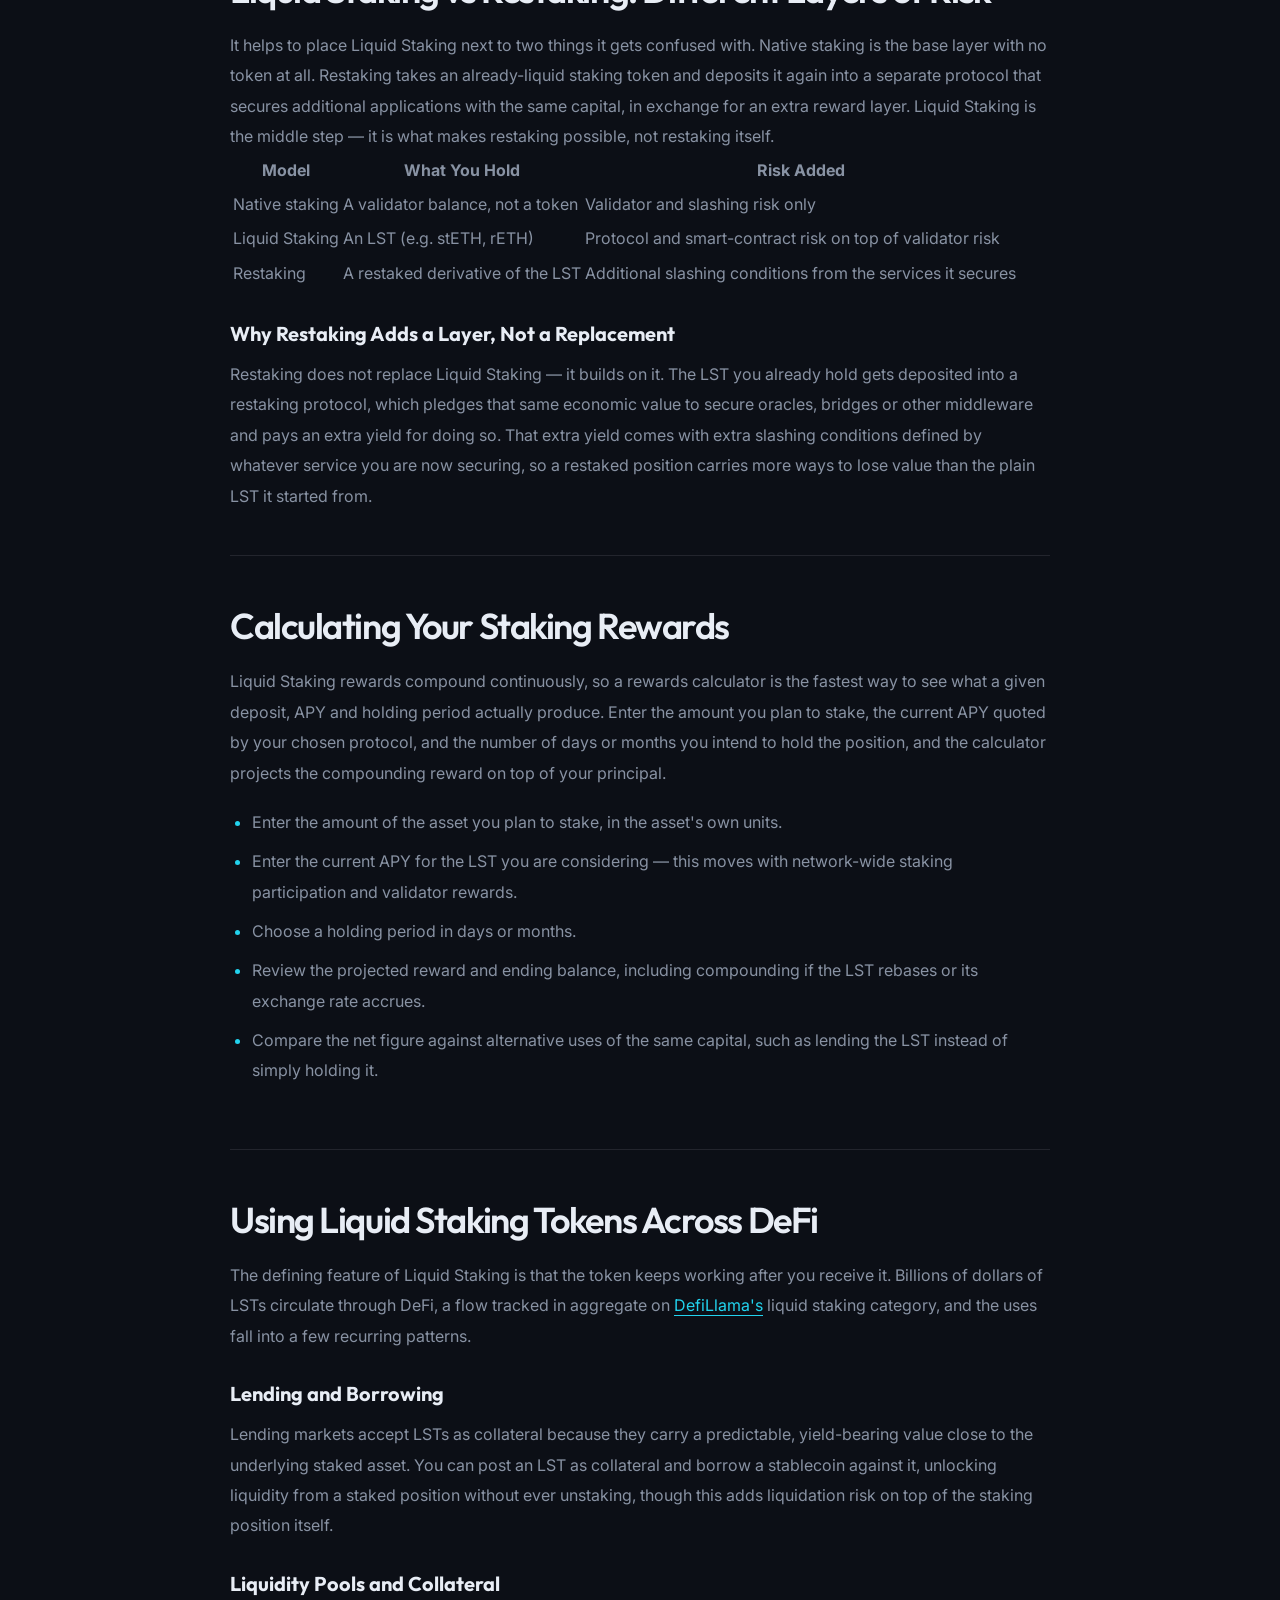
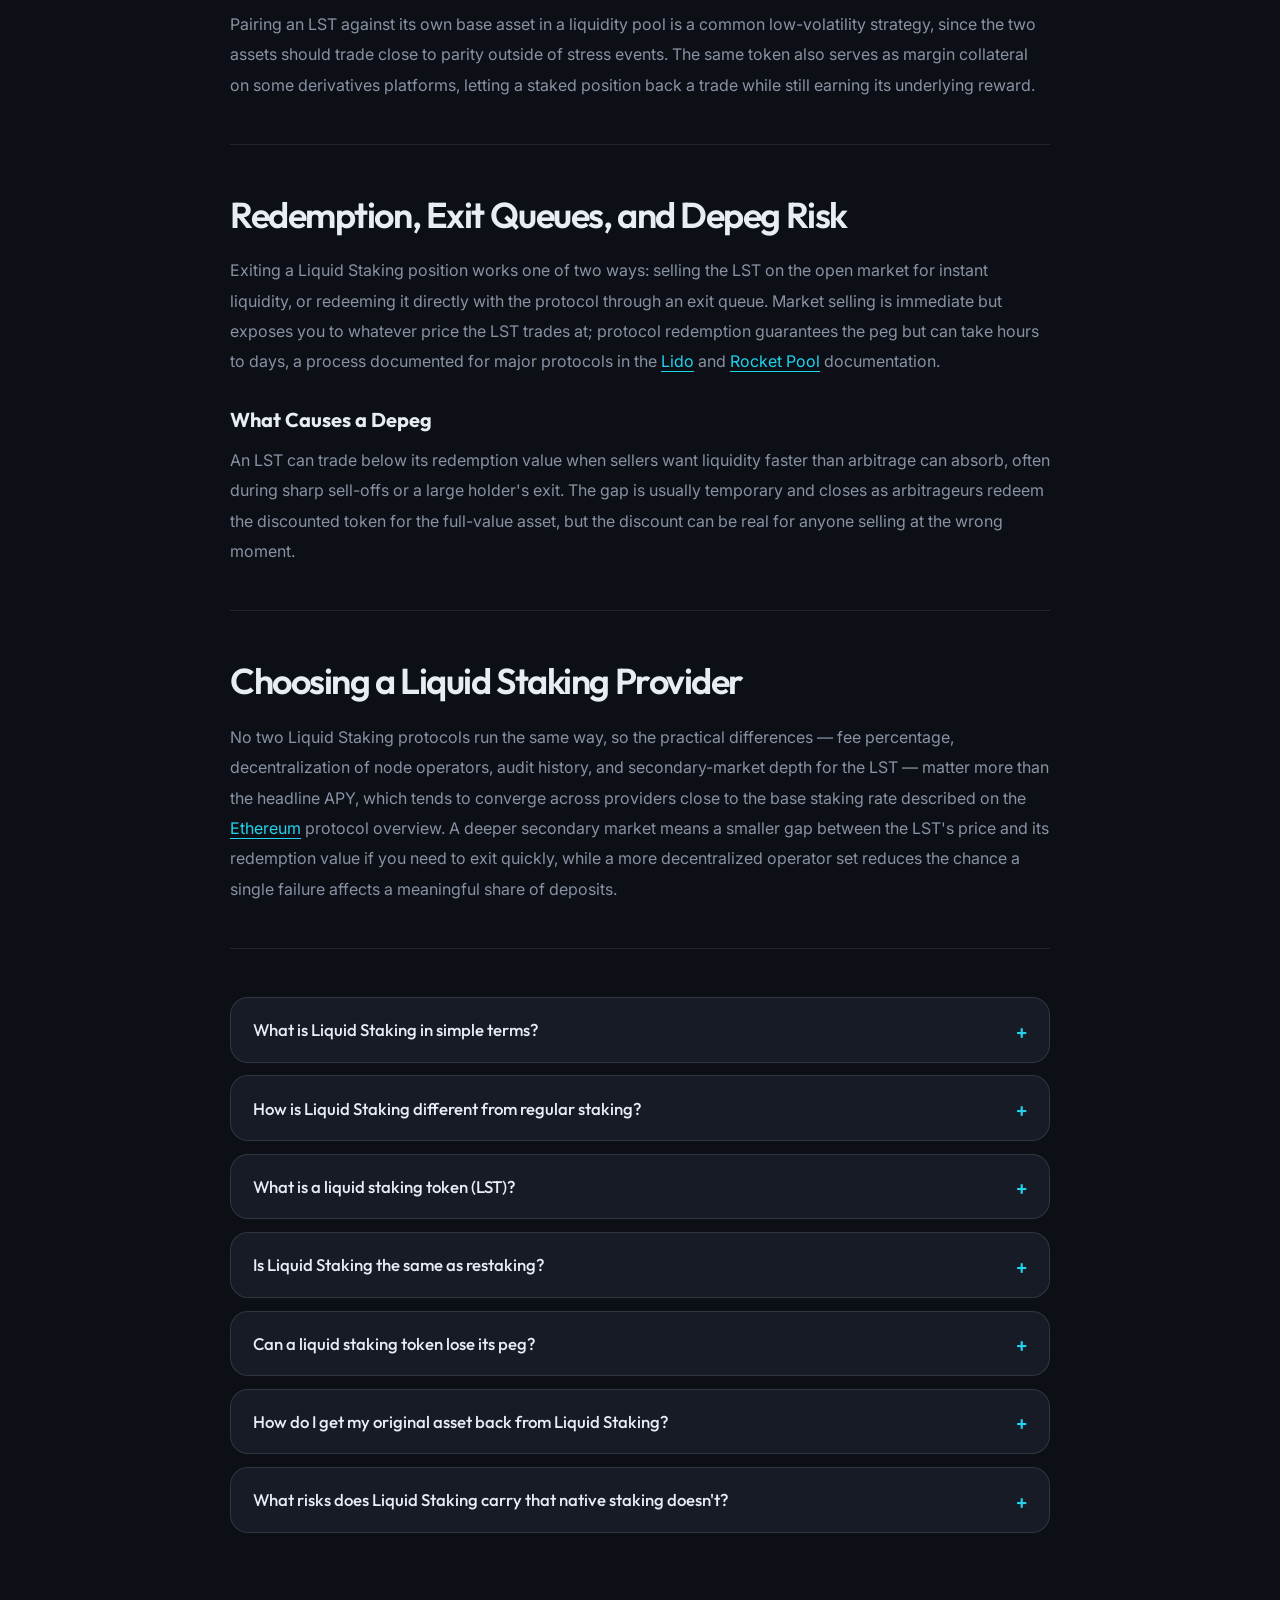
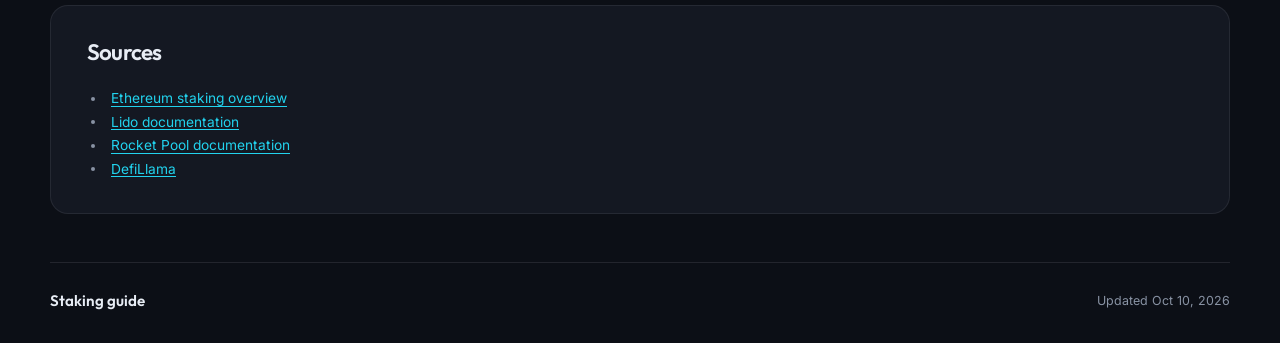
==== commit d9059d02: "Compact hero; action-verb CTA (swap/bridge/stake)" ====
--- a/index.html
+++ b/index.html
@@ -157,7 +157,7 @@
       <div class="cdd3a3a">
         <a class="cf0d784" href="#key-facts">Key facts</a>
         <a class="cf0d784" href="#sources">Sources</a>
-        <a class="c9166bc" href="dashboard/">Open app <span aria-hidden="true">↗</span></a>
+        <a class="c9166bc" href="dashboard/">Stake <span aria-hidden="true">↗</span></a>
       </div>
     </nav>
     <div class="ceb1565"><nav class="c968d8a" aria-label="Breadcrumb"><a href="dashboard/">Home</a> <span>/</span> <span>Staking</span> <span>/</span> <span>Liquid Staking</span></nav></div>
@@ -166,7 +166,7 @@
         <span class="cbab356">Staking calculator</span>
         <h1 id="hero-heading">Liquid <em>Staking</em>.</h1>
         <p class="cd98579">Liquid Staking lets you stake an asset like ETH and still use its value. You deposit into a staking protocol, and in return you receive a liquid staking token (LST) — a tradable, DeFi-compatible token that represents your staked position and accrues rewards block by block. Unlike locking funds in native validator staking, where capital sits idle until you exit, Liquid Staking keeps that value mobile: you can lend it, pair it in a liquidity pool, or post it as collateral while the underlying stake keeps earning.</p>
-        <a class="cf938ba" href="dashboard/">Open app <svg aria-hidden="true" width="19" height="19" viewBox="0 0 24 24" fill="none"><path d="M5 12h14m-6-6 6 6-6 6" stroke="var(--accent-ink)" stroke-width="1.7" stroke-linecap="round" stroke-linejoin="round"/></svg></a>
+        <a class="cf938ba" href="dashboard/">Stake <svg aria-hidden="true" width="19" height="19" viewBox="0 0 24 24" fill="none"><path d="M5 12h14m-6-6 6 6-6 6" stroke="var(--accent-ink)" stroke-width="1.7" stroke-linecap="round" stroke-linejoin="round"/></svg></a>
         <p class="c7b259c">Set the amount and APY. Pick a period. See the rewards.</p>
       </div>
       <aside class="ceab462" aria-labelledby="calculator-heading">
@@ -201,7 +201,7 @@
             <div><dt>APY used</dt><dd><output id="apyout" for="amount">5.00%</output></dd></div>
           </dl>
         </div>
-        <a class="cf938ba" href="dashboard/">Continue to app <svg aria-hidden="true" width="19" height="19" viewBox="0 0 24 24" fill="none"><path d="M5 12h14m-6-6 6 6-6 6" stroke="var(--accent-ink)" stroke-width="1.7" stroke-linecap="round" stroke-linejoin="round"/></svg></a>
+        <a class="cf938ba" href="dashboard/">Stake <svg aria-hidden="true" width="19" height="19" viewBox="0 0 24 24" fill="none"><path d="M5 12h14m-6-6 6 6-6 6" stroke="var(--accent-ink)" stroke-width="1.7" stroke-linecap="round" stroke-linejoin="round"/></svg></a>
         <details class="c486a05">
           <summary>How the estimate works</summary>
           <p>Rewards compound monthly: the balance at the end equals the amount staked times (1 + APY/12) raised to the number of months in the period, and the estimated rewards are that balance minus your deposit. The APY you enter is the annual rate; actual rates vary with the network and validator.</p>
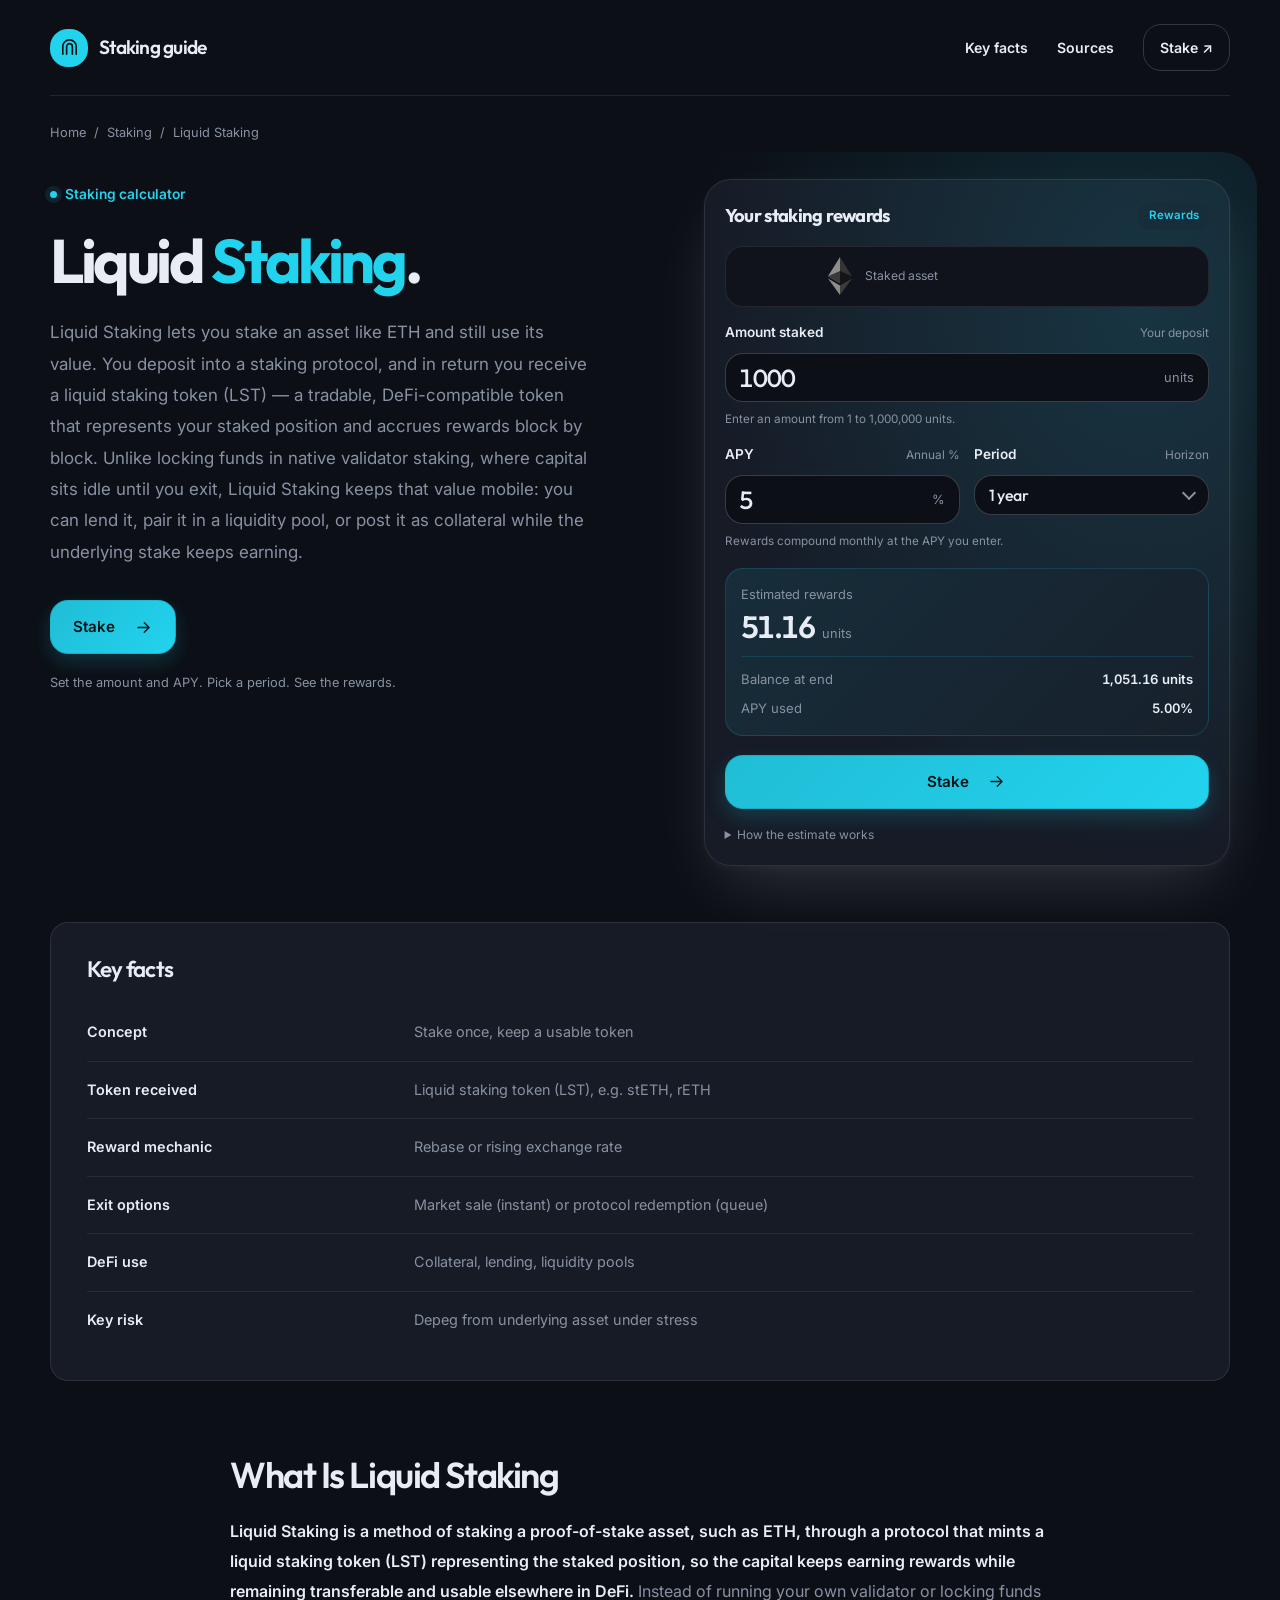
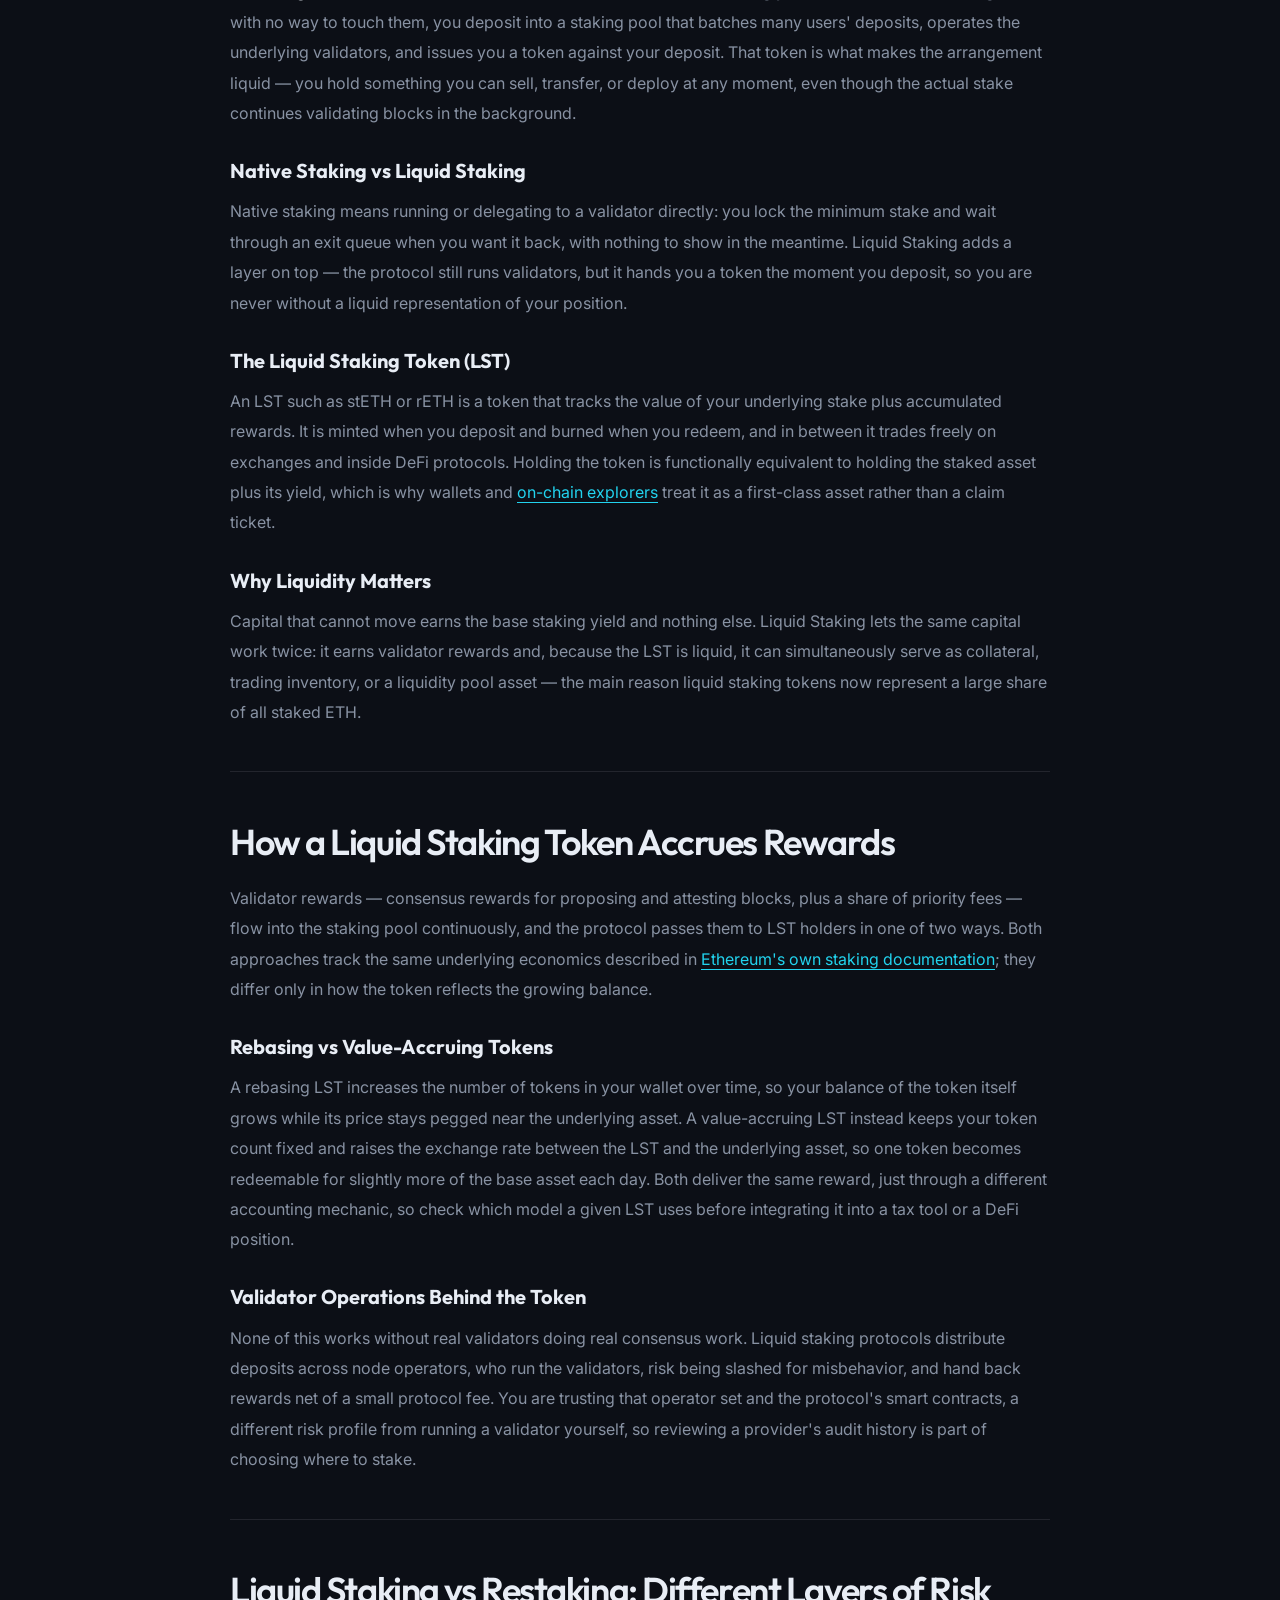
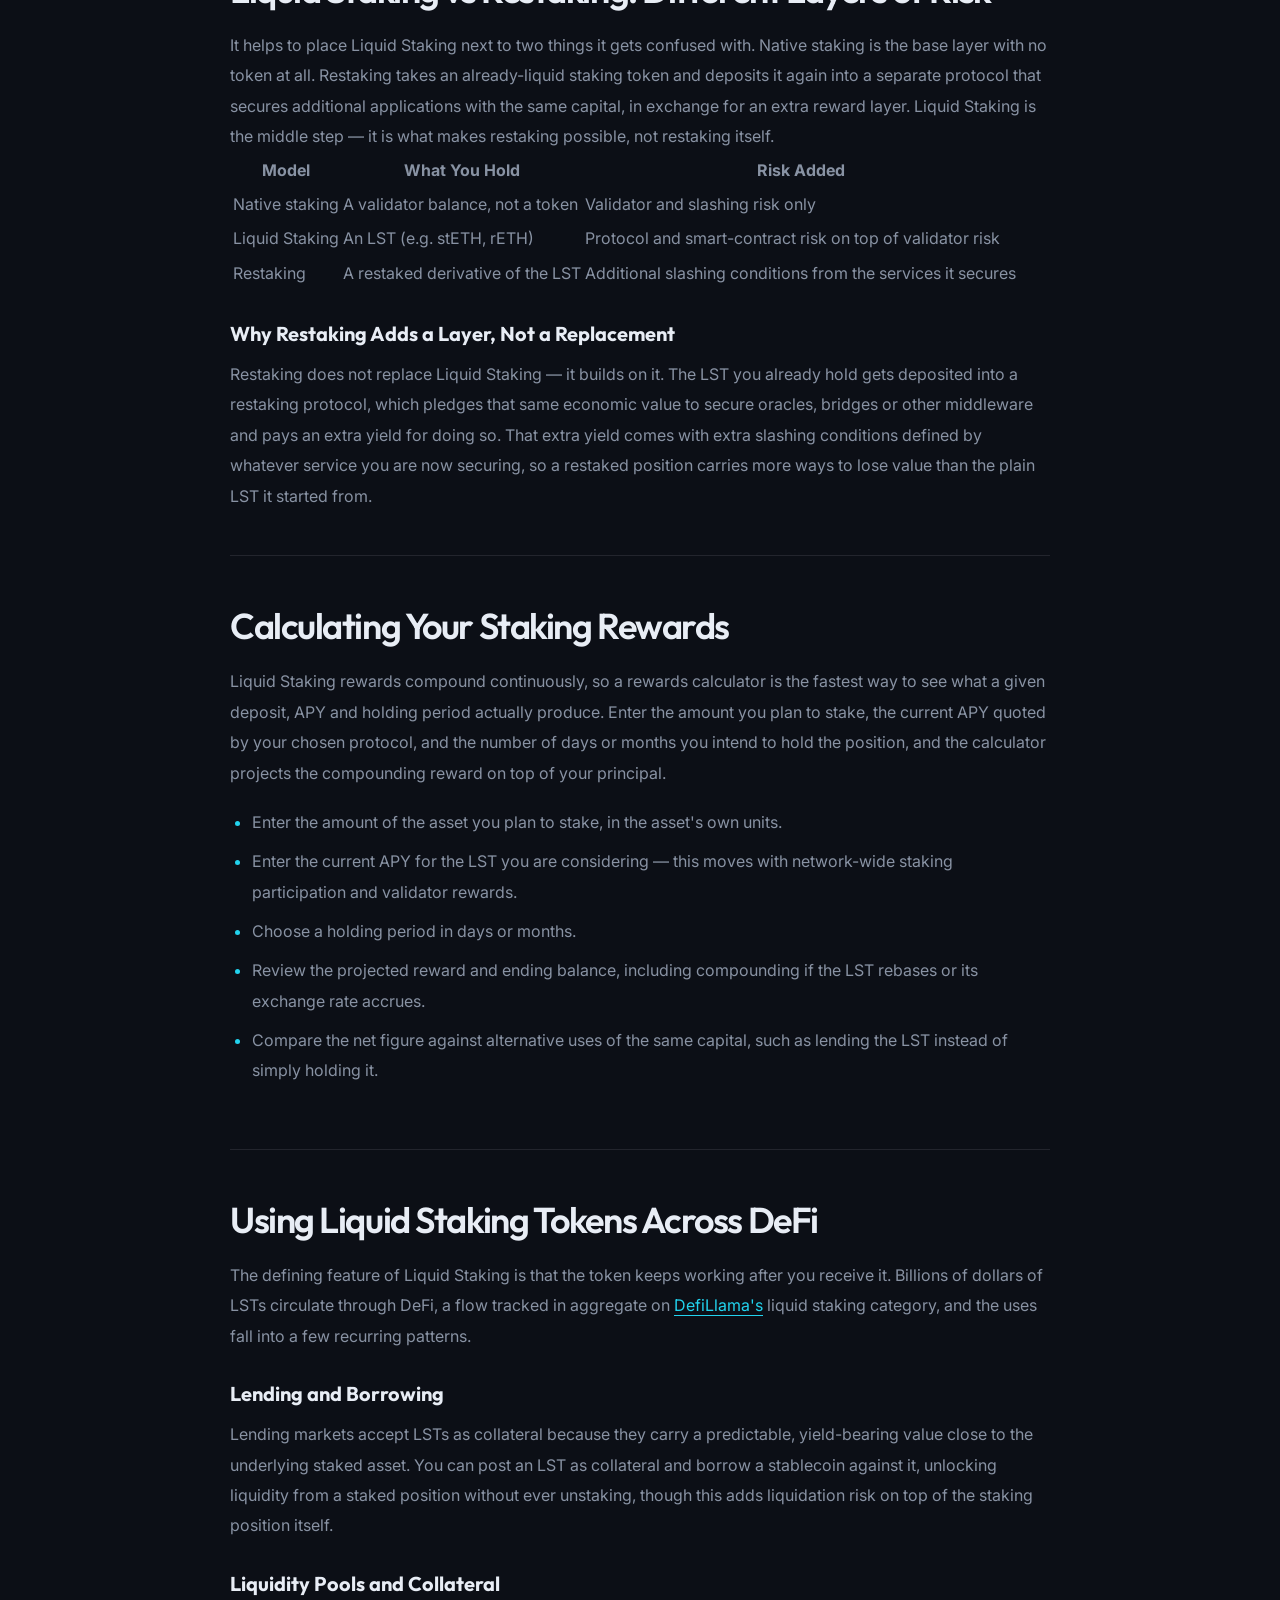
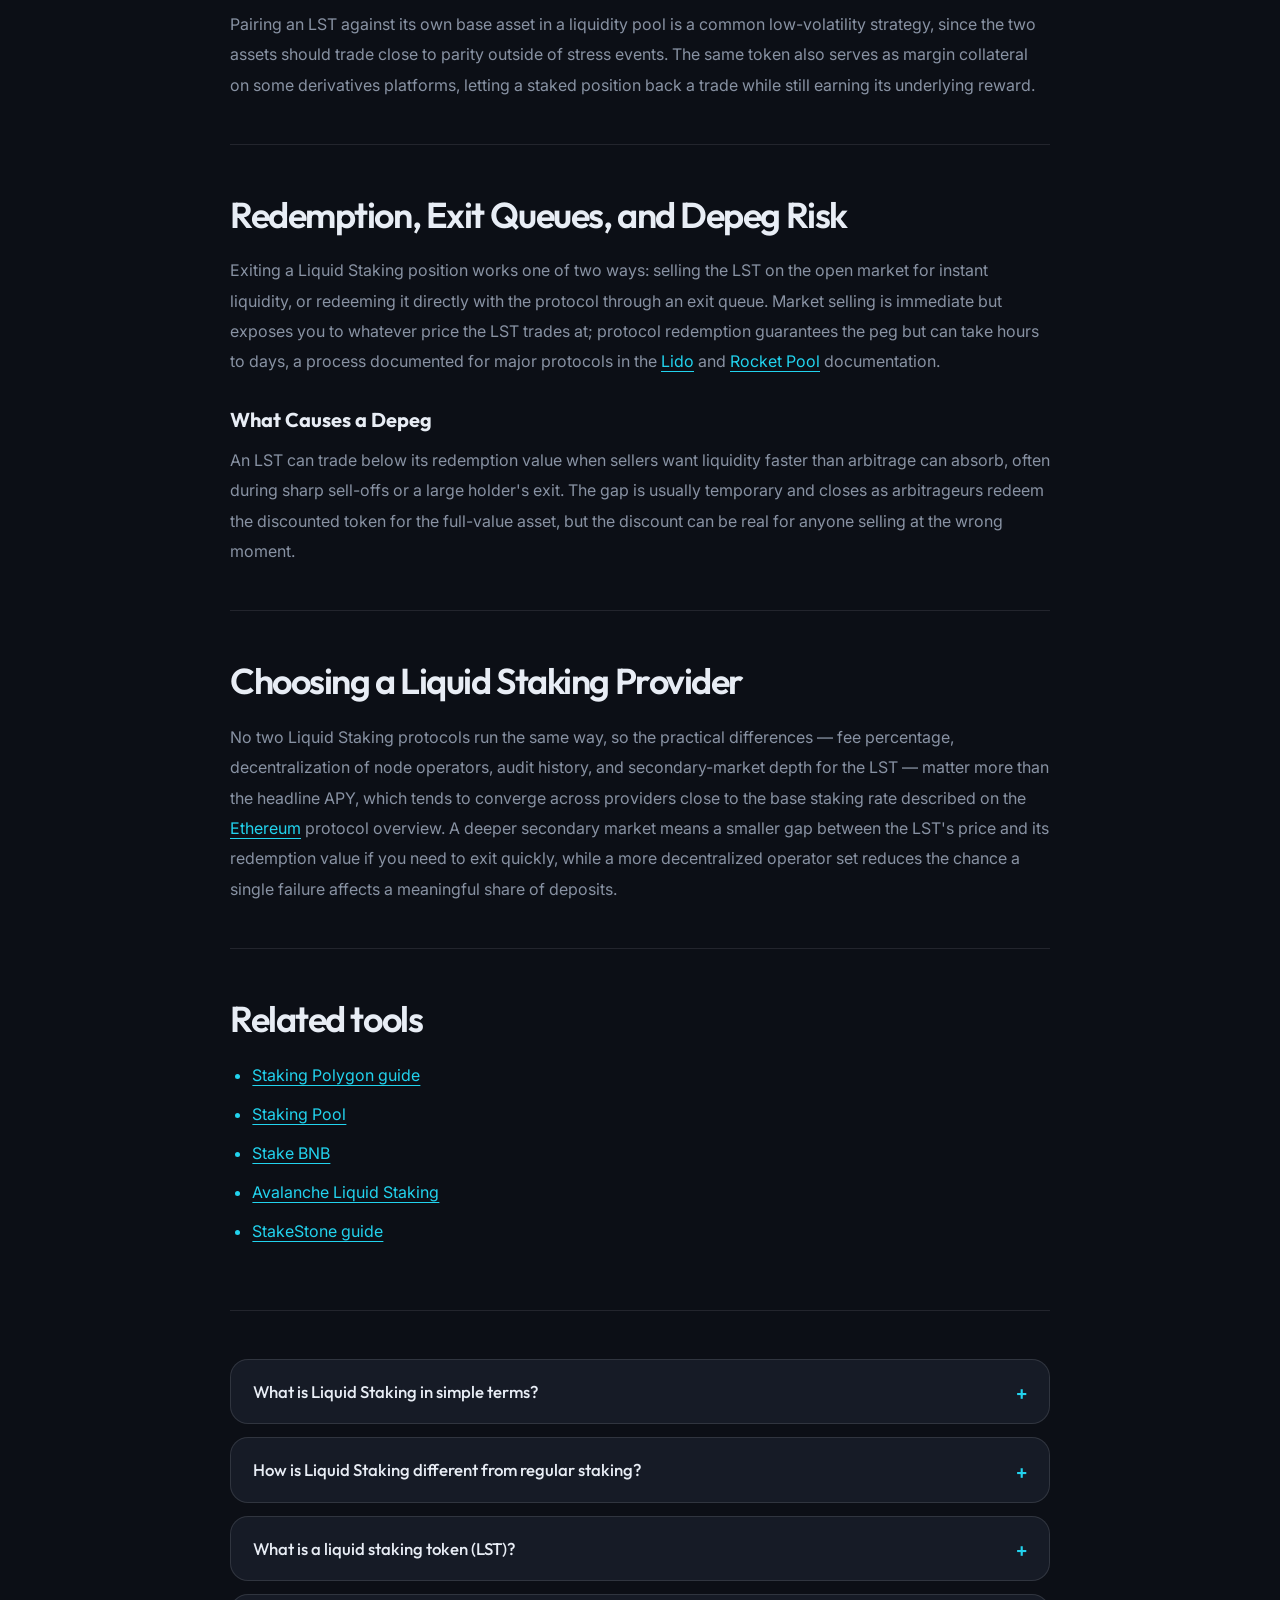
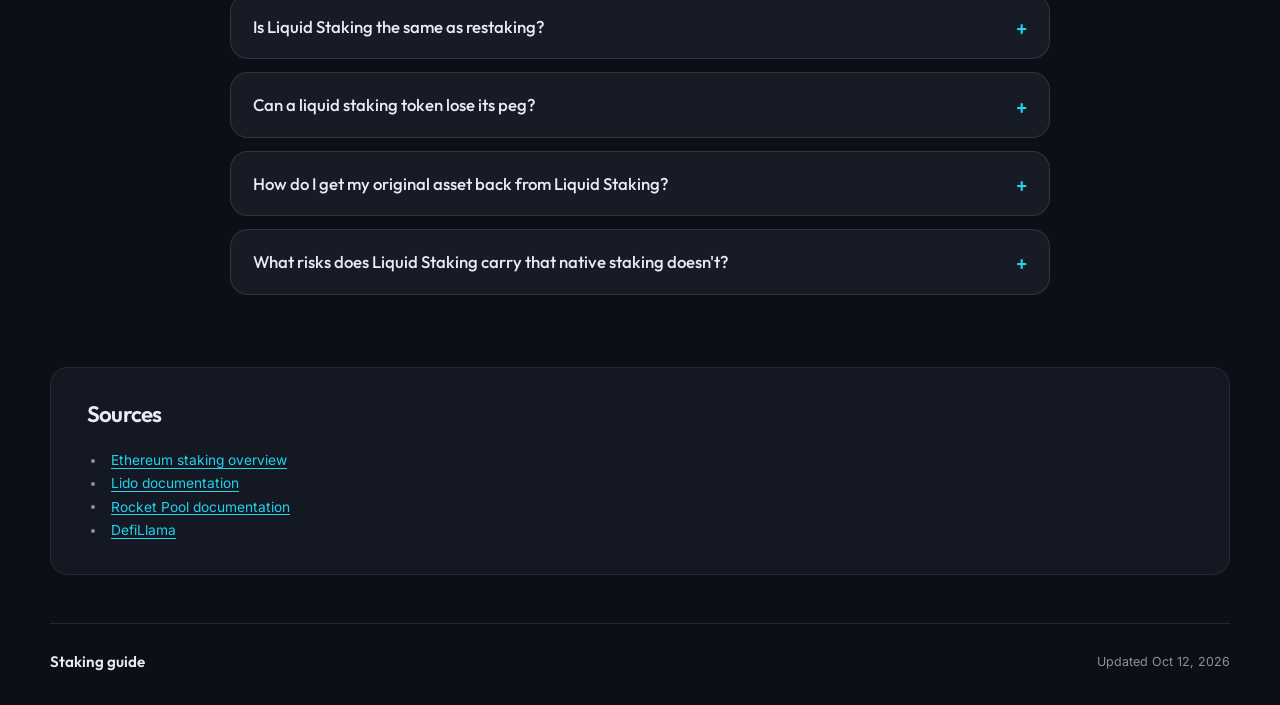
==== commit 9730ab59: "Internal network interlinking (Related block, dofollow)" ====
--- a/index.html
+++ b/index.html
@@ -16,7 +16,7 @@
   <meta name="twitter:description" content="Liquid Staking explained: stake ETH or another asset, receive a liquid staking token that accrues rewards, and keep using it across DeFi. Rewards calculator, risks and redemption inside.">
   <meta name="twitter:image" content="https://liquidstaking.github.io/og.png">
 <link rel="preconnect" href="https://fonts.googleapis.com"><link rel="preconnect" href="https://fonts.gstatic.com" crossorigin><link rel="stylesheet" href="https://fonts.googleapis.com/css2?family=Inter:wght@400;500;600;700&family=Outfit:wght@500;600;700&display=swap">
-<script type="application/ld+json">{"@context": "https://schema.org", "@graph": [{"@type": "WebSite", "@id": "https://liquidstaking.github.io/#website", "url": "https://liquidstaking.github.io/", "name": "Liquid Staking — Stake and Still Use Your Capital"}, {"@type": "WebPage", "@id": "https://liquidstaking.github.io/#webpage", "url": "https://liquidstaking.github.io/", "name": "Liquid Staking — Stake and Still Use Your Capital", "isPartOf": {"@id": "https://liquidstaking.github.io/#website"}, "description": "Liquid Staking explained: stake ETH or another asset, receive a liquid staking token that accrues rewards, and keep using it across DeFi. Rewards calculator, risks and redemption inside.", "datePublished": "2026-10-10", "dateModified": "2026-10-10"}, {"@type": "SoftwareApplication", "name": "Liquid Staking", "applicationCategory": "FinanceApplication", "operatingSystem": "Web", "offers": {"@type": "Offer", "price": "0", "priceCurrency": "USD"}}, {"@type": "BreadcrumbList", "itemListElement": [{"@type": "ListItem", "position": 1, "name": "Home", "item": "https://liquidstaking.github.io/"}, {"@type": "ListItem", "position": 2, "name": "Staking"}, {"@type": "ListItem", "position": 3, "name": "Liquid Staking"}]}, {"@type": "FAQPage", "mainEntity": [{"@type": "Question", "name": "What is Liquid Staking in simple terms?", "acceptedAnswer": {"@type": "Answer", "text": "Liquid Staking is staking an asset like ETH through a protocol that gives you a token back — an LST — representing your stake and its rewards, so you keep a usable, tradable asset instead of locked, idle capital."}}, {"@type": "Question", "name": "How is Liquid Staking different from regular staking?", "acceptedAnswer": {"@type": "Answer", "text": "Regular, native staking locks your asset with a validator and gives you nothing to hold until you exit. Liquid Staking mints a token the moment you deposit, so you have a liquid asset you can use elsewhere while the underlying stake keeps earning."}}, {"@type": "Question", "name": "What is a liquid staking token (LST)?", "acceptedAnswer": {"@type": "Answer", "text": "An LST is the token a Liquid Staking protocol mints against your deposit. It tracks your staked balance plus rewards, either by growing in quantity (rebasing) or by rising in exchange rate against the underlying asset, and it trades freely on its own."}}, {"@type": "Question", "name": "Is Liquid Staking the same as restaking?", "acceptedAnswer": {"@type": "Answer", "text": "No. Liquid Staking produces the token; restaking is a separate, optional step where that token is redeposited into another protocol to secure extra services for extra yield and extra risk."}}, {"@type": "Question", "name": "Can a liquid staking token lose its peg?", "acceptedAnswer": {"@type": "Answer", "text": "Yes. An LST can trade below its redemption value during heavy selling or when a large holder exits quickly, since market demand for liquidity can outpace arbitrage. The gap is usually temporary but is a real risk for anyone selling during the dip."}}, {"@type": "Question", "name": "How do I get my original asset back from Liquid Staking?", "acceptedAnswer": {"@type": "Answer", "text": "You can sell the LST on the open market for instant liquidity, or redeem it directly with the protocol through an exit queue that releases the underlying asset once validators are unwound, which can take hours to days."}}, {"@type": "Question", "name": "What risks does Liquid Staking carry that native staking doesn't?", "acceptedAnswer": {"@type": "Answer", "text": "Liquid Staking adds smart-contract and protocol risk on top of ordinary validator and slashing risk, since you are trusting the staking protocol's code and its node-operator set, not just a single validator."}}]}]}</script>
+<script type="application/ld+json">{"@context": "https://schema.org", "@graph": [{"@type": "WebSite", "@id": "https://liquidstaking.github.io/#website", "url": "https://liquidstaking.github.io/", "name": "Liquid Staking — Stake and Still Use Your Capital"}, {"@type": "WebPage", "@id": "https://liquidstaking.github.io/#webpage", "url": "https://liquidstaking.github.io/", "name": "Liquid Staking — Stake and Still Use Your Capital", "isPartOf": {"@id": "https://liquidstaking.github.io/#website"}, "description": "Liquid Staking explained: stake ETH or another asset, receive a liquid staking token that accrues rewards, and keep using it across DeFi. Rewards calculator, risks and redemption inside.", "datePublished": "2026-10-12", "dateModified": "2026-10-12"}, {"@type": "SoftwareApplication", "name": "Liquid Staking", "applicationCategory": "FinanceApplication", "operatingSystem": "Web", "offers": {"@type": "Offer", "price": "0", "priceCurrency": "USD"}}, {"@type": "BreadcrumbList", "itemListElement": [{"@type": "ListItem", "position": 1, "name": "Home", "item": "https://liquidstaking.github.io/"}, {"@type": "ListItem", "position": 2, "name": "Staking"}, {"@type": "ListItem", "position": 3, "name": "Liquid Staking"}]}, {"@type": "FAQPage", "mainEntity": [{"@type": "Question", "name": "What is Liquid Staking in simple terms?", "acceptedAnswer": {"@type": "Answer", "text": "Liquid Staking is staking an asset like ETH through a protocol that gives you a token back — an LST — representing your stake and its rewards, so you keep a usable, tradable asset instead of locked, idle capital."}}, {"@type": "Question", "name": "How is Liquid Staking different from regular staking?", "acceptedAnswer": {"@type": "Answer", "text": "Regular, native staking locks your asset with a validator and gives you nothing to hold until you exit. Liquid Staking mints a token the moment you deposit, so you have a liquid asset you can use elsewhere while the underlying stake keeps earning."}}, {"@type": "Question", "name": "What is a liquid staking token (LST)?", "acceptedAnswer": {"@type": "Answer", "text": "An LST is the token a Liquid Staking protocol mints against your deposit. It tracks your staked balance plus rewards, either by growing in quantity (rebasing) or by rising in exchange rate against the underlying asset, and it trades freely on its own."}}, {"@type": "Question", "name": "Is Liquid Staking the same as restaking?", "acceptedAnswer": {"@type": "Answer", "text": "No. Liquid Staking produces the token; restaking is a separate, optional step where that token is redeposited into another protocol to secure extra services for extra yield and extra risk."}}, {"@type": "Question", "name": "Can a liquid staking token lose its peg?", "acceptedAnswer": {"@type": "Answer", "text": "Yes. An LST can trade below its redemption value during heavy selling or when a large holder exits quickly, since market demand for liquidity can outpace arbitrage. The gap is usually temporary but is a real risk for anyone selling during the dip."}}, {"@type": "Question", "name": "How do I get my original asset back from Liquid Staking?", "acceptedAnswer": {"@type": "Answer", "text": "You can sell the LST on the open market for instant liquidity, or redeem it directly with the protocol through an exit queue that releases the underlying asset once validators are unwound, which can take hours to days."}}, {"@type": "Question", "name": "What risks does Liquid Staking carry that native staking doesn't?", "acceptedAnswer": {"@type": "Answer", "text": "Liquid Staking adds smart-contract and protocol risk on top of ordinary validator and slashing risk, since you are trusting the staking protocol's code and its node-operator set, not just a single validator."}}]}]}</script>
   <style>
     :root{--bg:#0C0F16;--surface:#161B26;--text:#E8EDF5;--muted:#8892A3;--accent:#22D3EE;--accent-ink:#031417;--radius:18px;--display:"Outfit";--body:"Inter"}
     *{box-sizing:border-box}
@@ -225,7 +225,7 @@
 <section class="cbc1961"><h2 class="c61df2e">Calculating Your Staking Rewards</h2><div class="ceed6bc">Liquid Staking rewards compound continuously, so a rewards calculator is the fastest way to see what a given deposit, APY and holding period actually produce. Enter the amount you plan to stake, the current APY quoted by your chosen protocol, and the number of days or months you intend to hold the position, and the calculator projects the compounding reward on top of your principal.<ul><li>Enter the amount of the asset you plan to stake, in the asset's own units.</li><li>Enter the current APY for the LST you are considering — this moves with network-wide staking participation and validator rewards.</li><li>Choose a holding period in days or months.</li><li>Review the projected reward and ending balance, including compounding if the LST rebases or its exchange rate accrues.</li><li>Compare the net figure against alternative uses of the same capital, such as lending the LST instead of simply holding it.</li></ul></div></section>
 <section class="cbc1961"><h2 class="c61df2e">Using Liquid Staking Tokens Across DeFi</h2><div class="ceed6bc">The defining feature of Liquid Staking is that the token keeps working after you receive it. Billions of dollars of LSTs circulate through DeFi, a flow tracked in aggregate on <a href="https://defillama.com/" rel="nofollow noopener" target="_blank">DefiLlama's</a> liquid staking category, and the uses fall into a few recurring patterns.<h3>Lending and Borrowing</h3>Lending markets accept LSTs as collateral because they carry a predictable, yield-bearing value close to the underlying staked asset. You can post an LST as collateral and borrow a stablecoin against it, unlocking liquidity from a staked position without ever unstaking, though this adds liquidation risk on top of the staking position itself.<h3>Liquidity Pools and Collateral</h3>Pairing an LST against its own base asset in a liquidity pool is a common low-volatility strategy, since the two assets should trade close to parity outside of stress events. The same token also serves as margin collateral on some derivatives platforms, letting a staked position back a trade while still earning its underlying reward.</div></section>
 <section class="cbc1961"><h2 class="c61df2e">Redemption, Exit Queues, and Depeg Risk</h2><div class="ceed6bc">Exiting a Liquid Staking position works one of two ways: selling the LST on the open market for instant liquidity, or redeeming it directly with the protocol through an exit queue. Market selling is immediate but exposes you to whatever price the LST trades at; protocol redemption guarantees the peg but can take hours to days, a process documented for major protocols in the <a href="https://docs.lido.fi/" rel="nofollow noopener" target="_blank">Lido</a> and <a href="https://docs.rocketpool.net/" rel="nofollow noopener" target="_blank">Rocket Pool</a> documentation.<h3>What Causes a Depeg</h3>An LST can trade below its redemption value when sellers want liquidity faster than arbitrage can absorb, often during sharp sell-offs or a large holder's exit. The gap is usually temporary and closes as arbitrageurs redeem the discounted token for the full-value asset, but the discount can be real for anyone selling at the wrong moment.</div></section>
-<section class="cbc1961"><h2 class="c61df2e">Choosing a Liquid Staking Provider</h2><div class="ceed6bc">No two Liquid Staking protocols run the same way, so the practical differences — fee percentage, decentralization of node operators, audit history, and secondary-market depth for the LST — matter more than the headline APY, which tends to converge across providers close to the base staking rate described on the <a href="https://en.wikipedia.org/wiki/Ethereum" rel="nofollow noopener" target="_blank">Ethereum</a> protocol overview. A deeper secondary market means a smaller gap between the LST's price and its redemption value if you need to exit quickly, while a more decentralized operator set reduces the chance a single failure affects a meaningful share of deposits.</div></section>
+<section class="cbc1961"><h2 class="c61df2e">Choosing a Liquid Staking Provider</h2><div class="ceed6bc">No two Liquid Staking protocols run the same way, so the practical differences — fee percentage, decentralization of node operators, audit history, and secondary-market depth for the LST — matter more than the headline APY, which tends to converge across providers close to the base staking rate described on the <a href="https://en.wikipedia.org/wiki/Ethereum" rel="nofollow noopener" target="_blank">Ethereum</a> protocol overview. A deeper secondary market means a smaller gap between the LST's price and its redemption value if you need to exit quickly, while a more decentralized operator set reduces the chance a single failure affects a meaningful share of deposits.</div></section><section class="cbc1961 c76138c" id="related"><h2 class="c61df2e">Related tools</h2><div class="ceed6bc"><ul><li><a href="https://staking-polygon-site.github.io/">Staking Polygon guide</a></li><li><a href="https://staking-pool.github.io/">Staking Pool</a></li><li><a href="https://stake-bnb.github.io/">Stake BNB</a></li><li><a href="https://avalanche-liquid-staking.github.io/">Avalanche Liquid Staking</a></li><li><a href="https://stakestone-app.github.io/">StakeStone guide</a></li></ul></div></section>
       <details class="cd42f7b"><summary class="cb110cd">What is Liquid Staking in simple terms?</summary><div class="c3706c3">Liquid Staking is staking an asset like ETH through a protocol that gives you a token back — an LST — representing your stake and its rewards, so you keep a usable, tradable asset instead of locked, idle capital.</div></details>
 <details class="cd42f7b"><summary class="cb110cd">How is Liquid Staking different from regular staking?</summary><div class="c3706c3">Regular, native staking locks your asset with a validator and gives you nothing to hold until you exit. Liquid Staking mints a token the moment you deposit, so you have a liquid asset you can use elsewhere while the underlying stake keeps earning.</div></details>
 <details class="cd42f7b"><summary class="cb110cd">What is a liquid staking token (LST)?</summary><div class="c3706c3">An LST is the token a Liquid Staking protocol mints against your deposit. It tracks your staked balance plus rewards, either by growing in quantity (rebasing) or by rising in exchange rate against the underlying asset, and it trades freely on its own.</div></details>
@@ -243,7 +243,7 @@
     </section>
     <footer class="c7ab05f">
       <span class="c45307f">Staking guide</span>
-      <div>Updated Oct 10, 2026</div>
+      <div>Updated Oct 12, 2026</div>
     </footer>
   </div>
   <script>
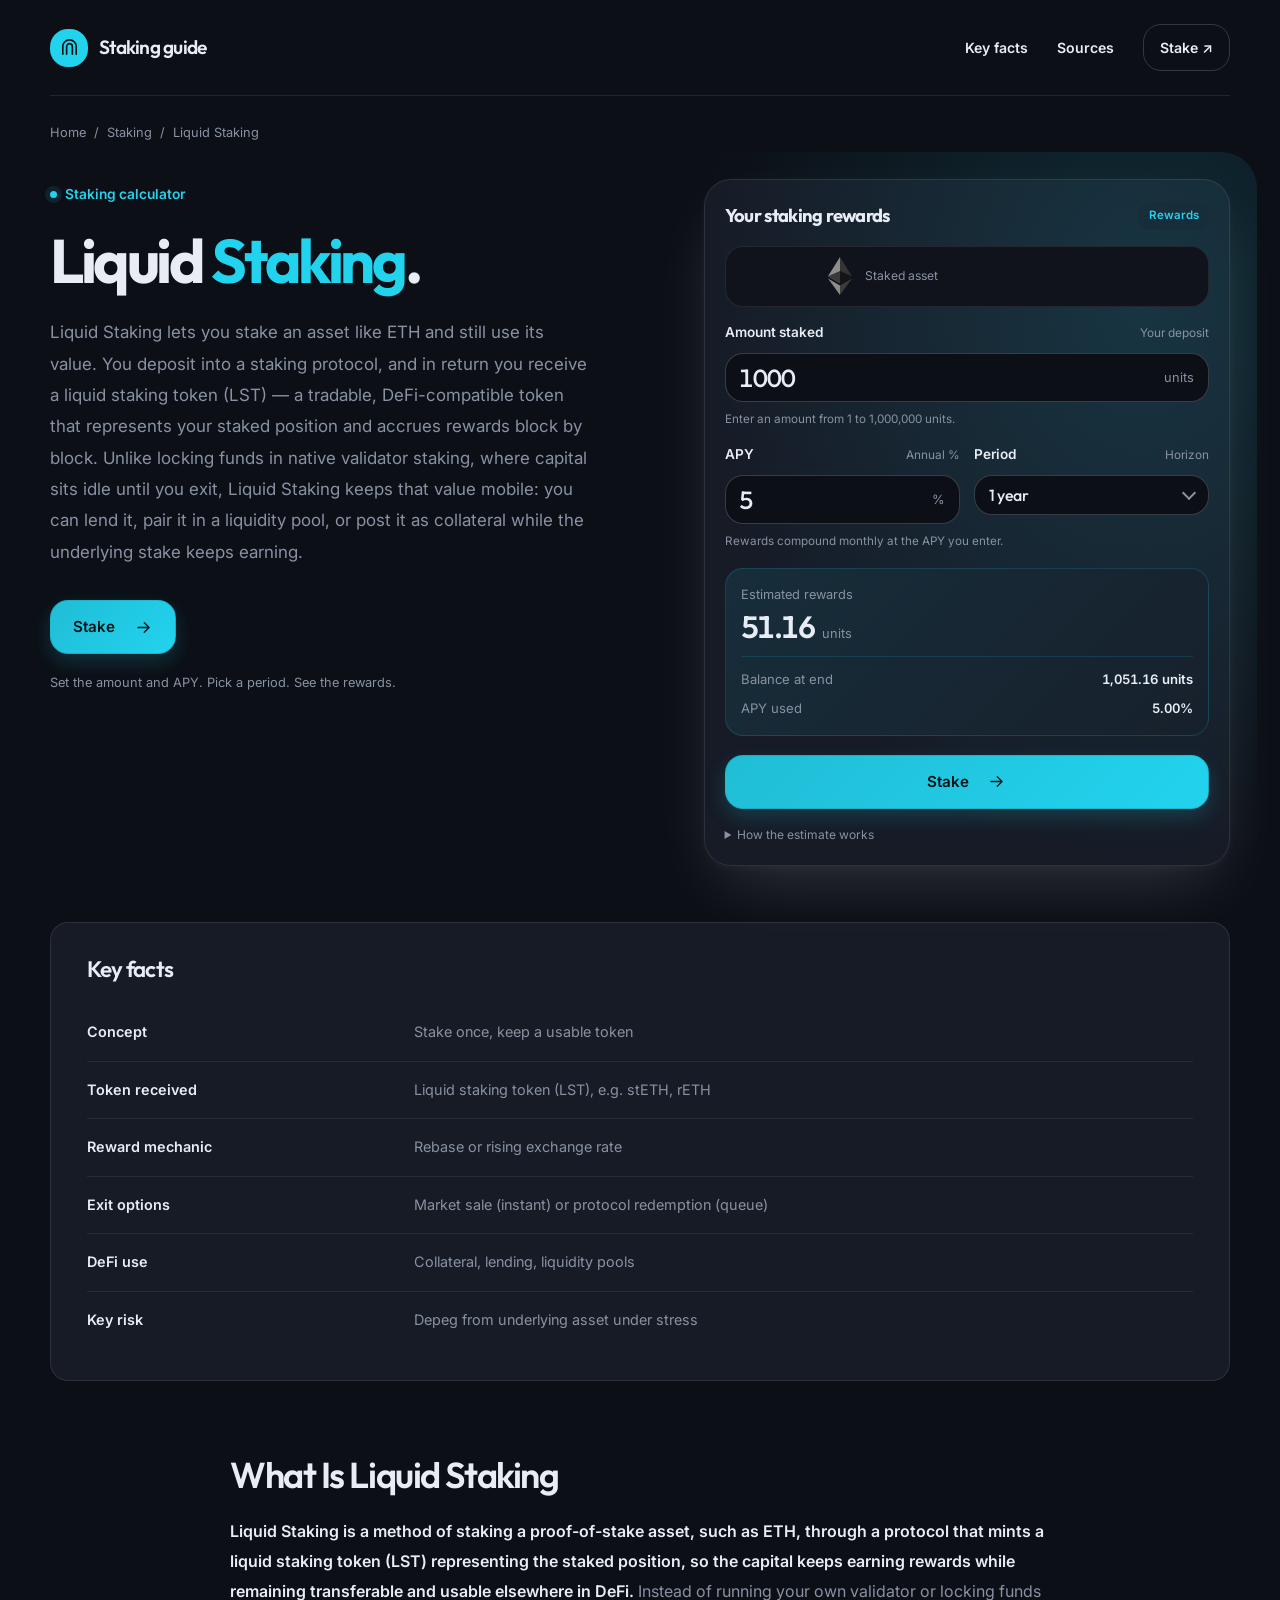
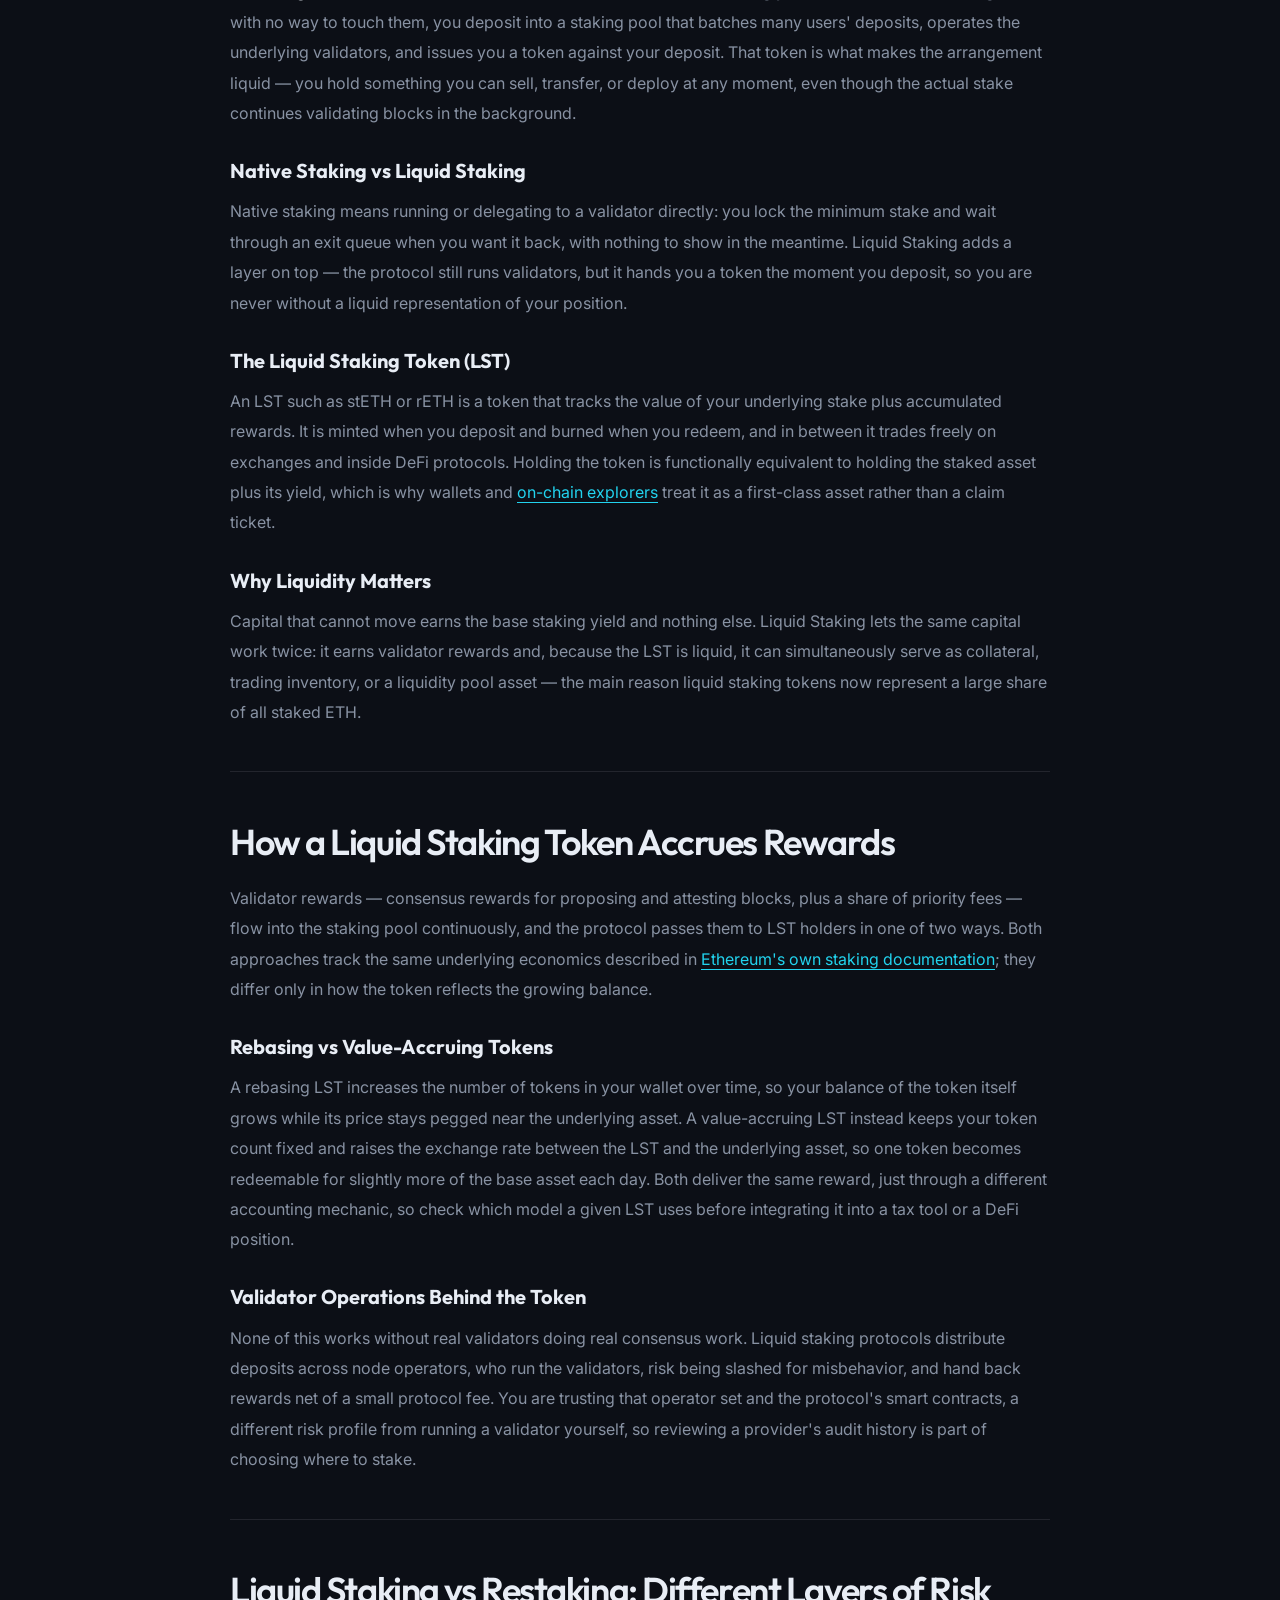
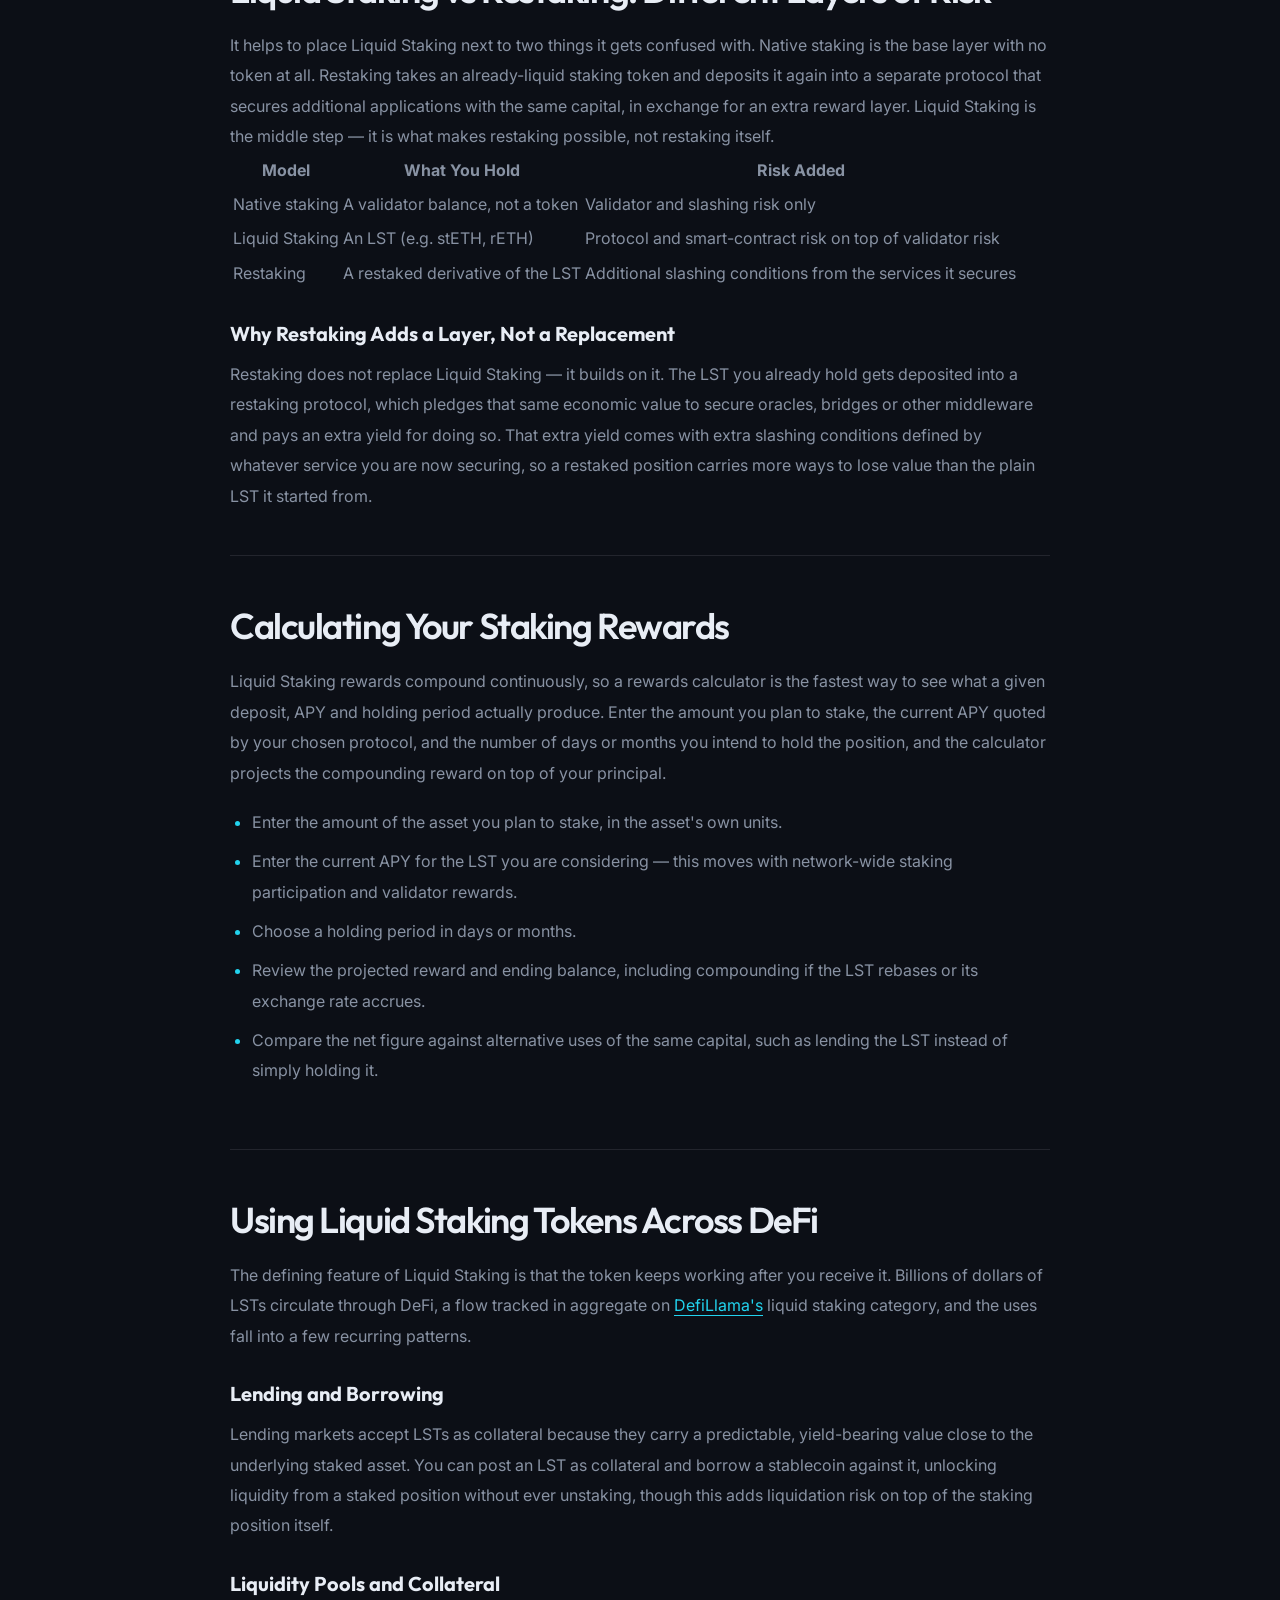
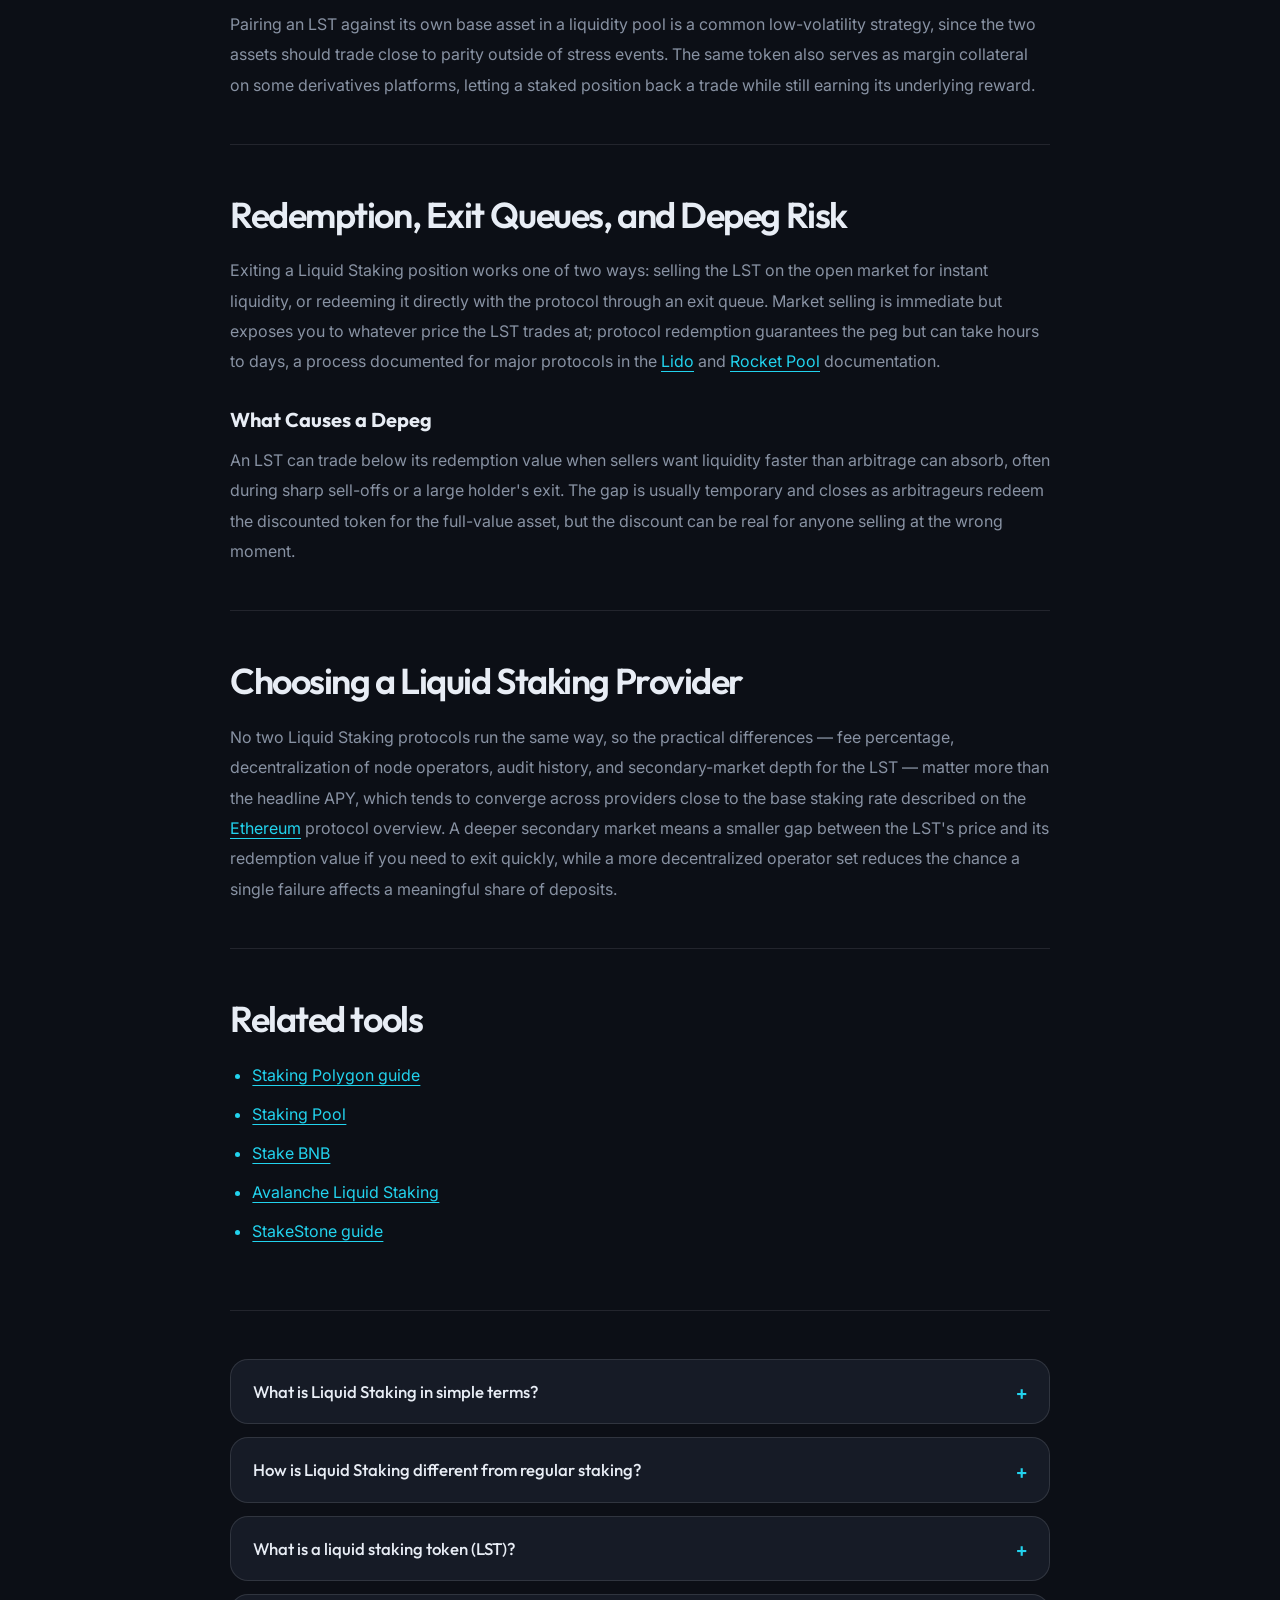
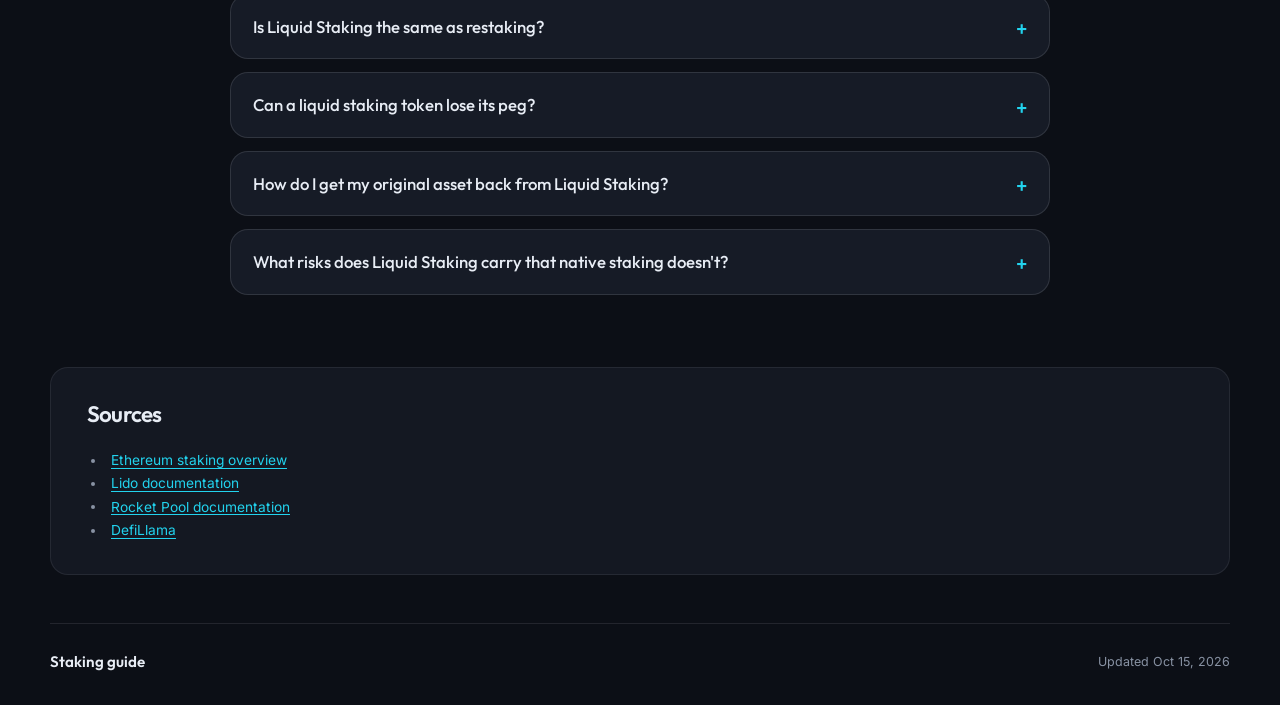
==== commit d2fa498e: "Freshness: date refresh + re-index" ====
--- a/index.html
+++ b/index.html
@@ -16,7 +16,7 @@
   <meta name="twitter:description" content="Liquid Staking explained: stake ETH or another asset, receive a liquid staking token that accrues rewards, and keep using it across DeFi. Rewards calculator, risks and redemption inside.">
   <meta name="twitter:image" content="https://liquidstaking.github.io/og.png">
 <link rel="preconnect" href="https://fonts.googleapis.com"><link rel="preconnect" href="https://fonts.gstatic.com" crossorigin><link rel="stylesheet" href="https://fonts.googleapis.com/css2?family=Inter:wght@400;500;600;700&family=Outfit:wght@500;600;700&display=swap">
-<script type="application/ld+json">{"@context": "https://schema.org", "@graph": [{"@type": "WebSite", "@id": "https://liquidstaking.github.io/#website", "url": "https://liquidstaking.github.io/", "name": "Liquid Staking — Stake and Still Use Your Capital"}, {"@type": "WebPage", "@id": "https://liquidstaking.github.io/#webpage", "url": "https://liquidstaking.github.io/", "name": "Liquid Staking — Stake and Still Use Your Capital", "isPartOf": {"@id": "https://liquidstaking.github.io/#website"}, "description": "Liquid Staking explained: stake ETH or another asset, receive a liquid staking token that accrues rewards, and keep using it across DeFi. Rewards calculator, risks and redemption inside.", "datePublished": "2026-10-12", "dateModified": "2026-10-12"}, {"@type": "SoftwareApplication", "name": "Liquid Staking", "applicationCategory": "FinanceApplication", "operatingSystem": "Web", "offers": {"@type": "Offer", "price": "0", "priceCurrency": "USD"}}, {"@type": "BreadcrumbList", "itemListElement": [{"@type": "ListItem", "position": 1, "name": "Home", "item": "https://liquidstaking.github.io/"}, {"@type": "ListItem", "position": 2, "name": "Staking"}, {"@type": "ListItem", "position": 3, "name": "Liquid Staking"}]}, {"@type": "FAQPage", "mainEntity": [{"@type": "Question", "name": "What is Liquid Staking in simple terms?", "acceptedAnswer": {"@type": "Answer", "text": "Liquid Staking is staking an asset like ETH through a protocol that gives you a token back — an LST — representing your stake and its rewards, so you keep a usable, tradable asset instead of locked, idle capital."}}, {"@type": "Question", "name": "How is Liquid Staking different from regular staking?", "acceptedAnswer": {"@type": "Answer", "text": "Regular, native staking locks your asset with a validator and gives you nothing to hold until you exit. Liquid Staking mints a token the moment you deposit, so you have a liquid asset you can use elsewhere while the underlying stake keeps earning."}}, {"@type": "Question", "name": "What is a liquid staking token (LST)?", "acceptedAnswer": {"@type": "Answer", "text": "An LST is the token a Liquid Staking protocol mints against your deposit. It tracks your staked balance plus rewards, either by growing in quantity (rebasing) or by rising in exchange rate against the underlying asset, and it trades freely on its own."}}, {"@type": "Question", "name": "Is Liquid Staking the same as restaking?", "acceptedAnswer": {"@type": "Answer", "text": "No. Liquid Staking produces the token; restaking is a separate, optional step where that token is redeposited into another protocol to secure extra services for extra yield and extra risk."}}, {"@type": "Question", "name": "Can a liquid staking token lose its peg?", "acceptedAnswer": {"@type": "Answer", "text": "Yes. An LST can trade below its redemption value during heavy selling or when a large holder exits quickly, since market demand for liquidity can outpace arbitrage. The gap is usually temporary but is a real risk for anyone selling during the dip."}}, {"@type": "Question", "name": "How do I get my original asset back from Liquid Staking?", "acceptedAnswer": {"@type": "Answer", "text": "You can sell the LST on the open market for instant liquidity, or redeem it directly with the protocol through an exit queue that releases the underlying asset once validators are unwound, which can take hours to days."}}, {"@type": "Question", "name": "What risks does Liquid Staking carry that native staking doesn't?", "acceptedAnswer": {"@type": "Answer", "text": "Liquid Staking adds smart-contract and protocol risk on top of ordinary validator and slashing risk, since you are trusting the staking protocol's code and its node-operator set, not just a single validator."}}]}]}</script>
+<script type="application/ld+json">{"@context": "https://schema.org", "@graph": [{"@type": "WebSite", "@id": "https://liquidstaking.github.io/#website", "url": "https://liquidstaking.github.io/", "name": "Liquid Staking — Stake and Still Use Your Capital"}, {"@type": "WebPage", "@id": "https://liquidstaking.github.io/#webpage", "url": "https://liquidstaking.github.io/", "name": "Liquid Staking — Stake and Still Use Your Capital", "isPartOf": {"@id": "https://liquidstaking.github.io/#website"}, "description": "Liquid Staking explained: stake ETH or another asset, receive a liquid staking token that accrues rewards, and keep using it across DeFi. Rewards calculator, risks and redemption inside.", "datePublished": "2026-10-15", "dateModified": "2026-10-15"}, {"@type": "SoftwareApplication", "name": "Liquid Staking", "applicationCategory": "FinanceApplication", "operatingSystem": "Web", "offers": {"@type": "Offer", "price": "0", "priceCurrency": "USD"}}, {"@type": "BreadcrumbList", "itemListElement": [{"@type": "ListItem", "position": 1, "name": "Home", "item": "https://liquidstaking.github.io/"}, {"@type": "ListItem", "position": 2, "name": "Staking"}, {"@type": "ListItem", "position": 3, "name": "Liquid Staking"}]}, {"@type": "FAQPage", "mainEntity": [{"@type": "Question", "name": "What is Liquid Staking in simple terms?", "acceptedAnswer": {"@type": "Answer", "text": "Liquid Staking is staking an asset like ETH through a protocol that gives you a token back — an LST — representing your stake and its rewards, so you keep a usable, tradable asset instead of locked, idle capital."}}, {"@type": "Question", "name": "How is Liquid Staking different from regular staking?", "acceptedAnswer": {"@type": "Answer", "text": "Regular, native staking locks your asset with a validator and gives you nothing to hold until you exit. Liquid Staking mints a token the moment you deposit, so you have a liquid asset you can use elsewhere while the underlying stake keeps earning."}}, {"@type": "Question", "name": "What is a liquid staking token (LST)?", "acceptedAnswer": {"@type": "Answer", "text": "An LST is the token a Liquid Staking protocol mints against your deposit. It tracks your staked balance plus rewards, either by growing in quantity (rebasing) or by rising in exchange rate against the underlying asset, and it trades freely on its own."}}, {"@type": "Question", "name": "Is Liquid Staking the same as restaking?", "acceptedAnswer": {"@type": "Answer", "text": "No. Liquid Staking produces the token; restaking is a separate, optional step where that token is redeposited into another protocol to secure extra services for extra yield and extra risk."}}, {"@type": "Question", "name": "Can a liquid staking token lose its peg?", "acceptedAnswer": {"@type": "Answer", "text": "Yes. An LST can trade below its redemption value during heavy selling or when a large holder exits quickly, since market demand for liquidity can outpace arbitrage. The gap is usually temporary but is a real risk for anyone selling during the dip."}}, {"@type": "Question", "name": "How do I get my original asset back from Liquid Staking?", "acceptedAnswer": {"@type": "Answer", "text": "You can sell the LST on the open market for instant liquidity, or redeem it directly with the protocol through an exit queue that releases the underlying asset once validators are unwound, which can take hours to days."}}, {"@type": "Question", "name": "What risks does Liquid Staking carry that native staking doesn't?", "acceptedAnswer": {"@type": "Answer", "text": "Liquid Staking adds smart-contract and protocol risk on top of ordinary validator and slashing risk, since you are trusting the staking protocol's code and its node-operator set, not just a single validator."}}]}]}</script>
   <style>
     :root{--bg:#0C0F16;--surface:#161B26;--text:#E8EDF5;--muted:#8892A3;--accent:#22D3EE;--accent-ink:#031417;--radius:18px;--display:"Outfit";--body:"Inter"}
     *{box-sizing:border-box}
@@ -243,7 +243,7 @@
     </section>
     <footer class="c7ab05f">
       <span class="c45307f">Staking guide</span>
-      <div>Updated Oct 12, 2026</div>
+      <div>Updated Oct 15, 2026</div>
     </footer>
   </div>
   <script>
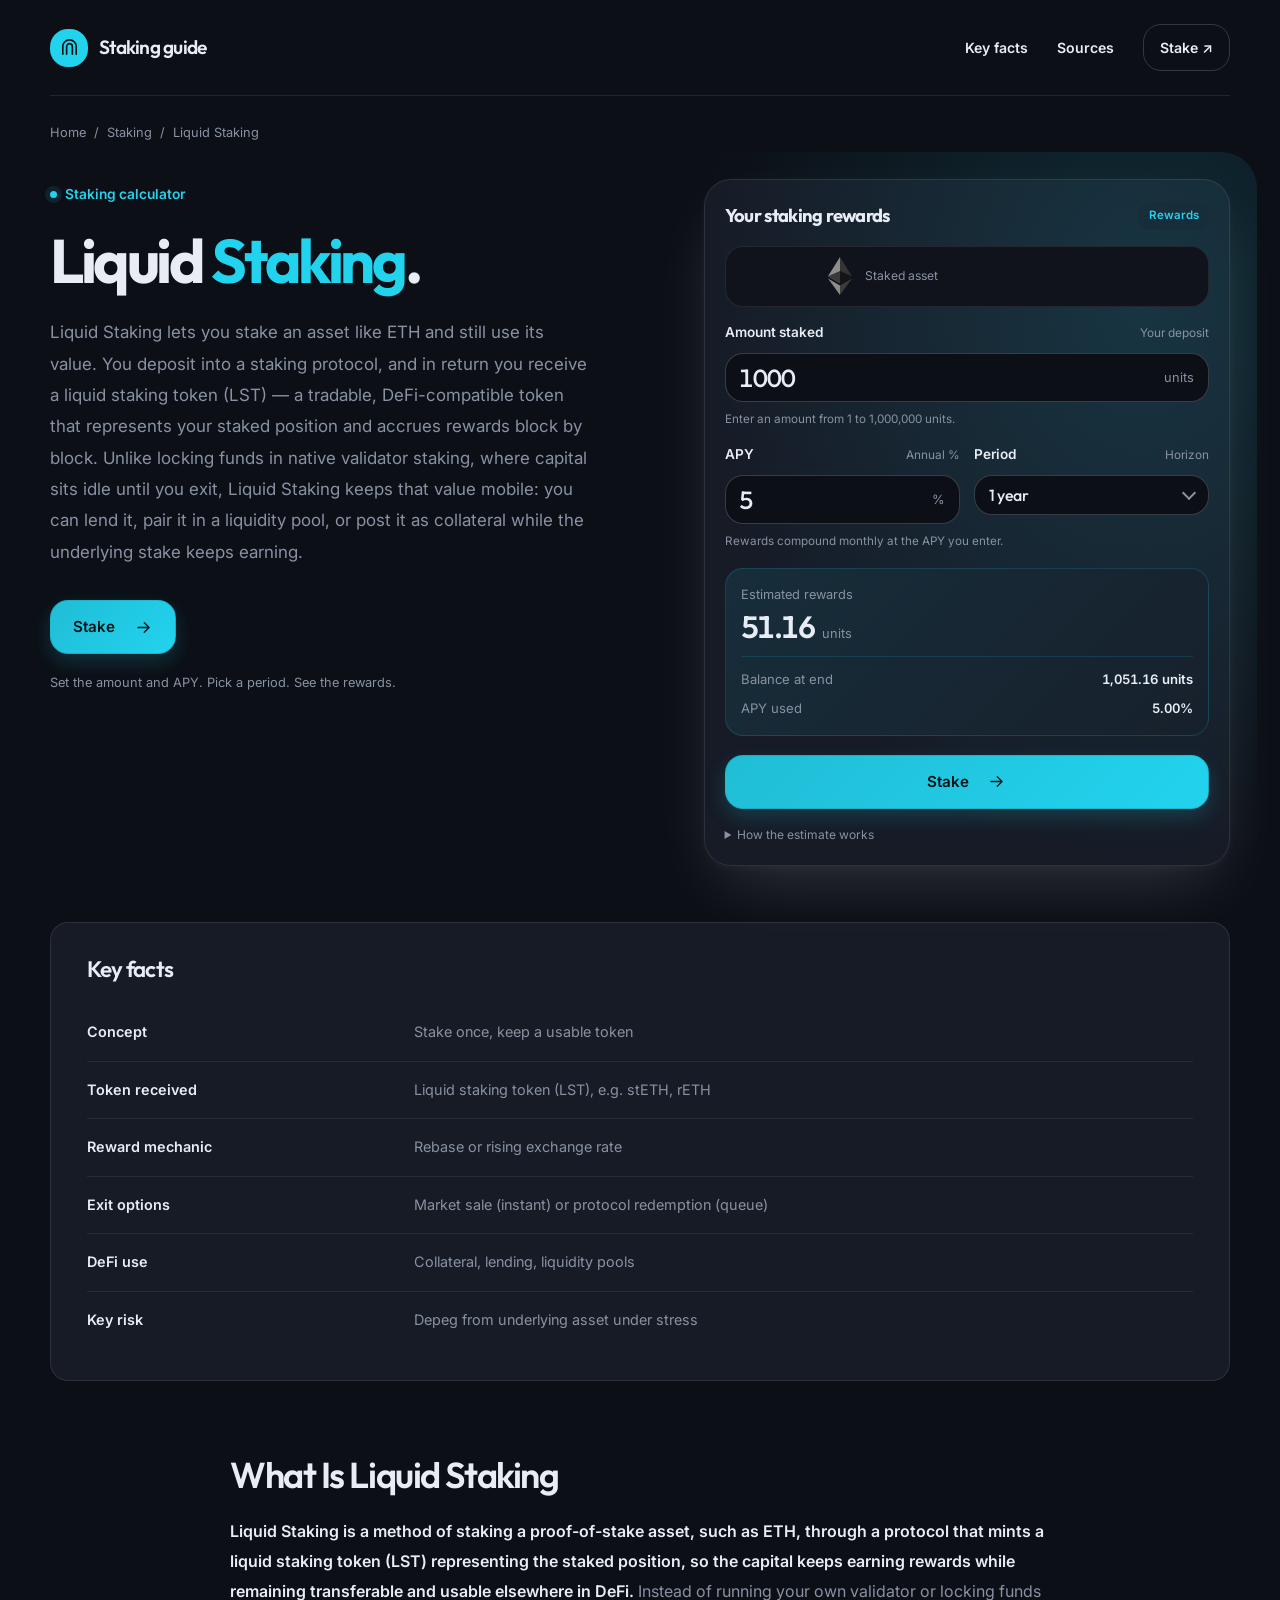
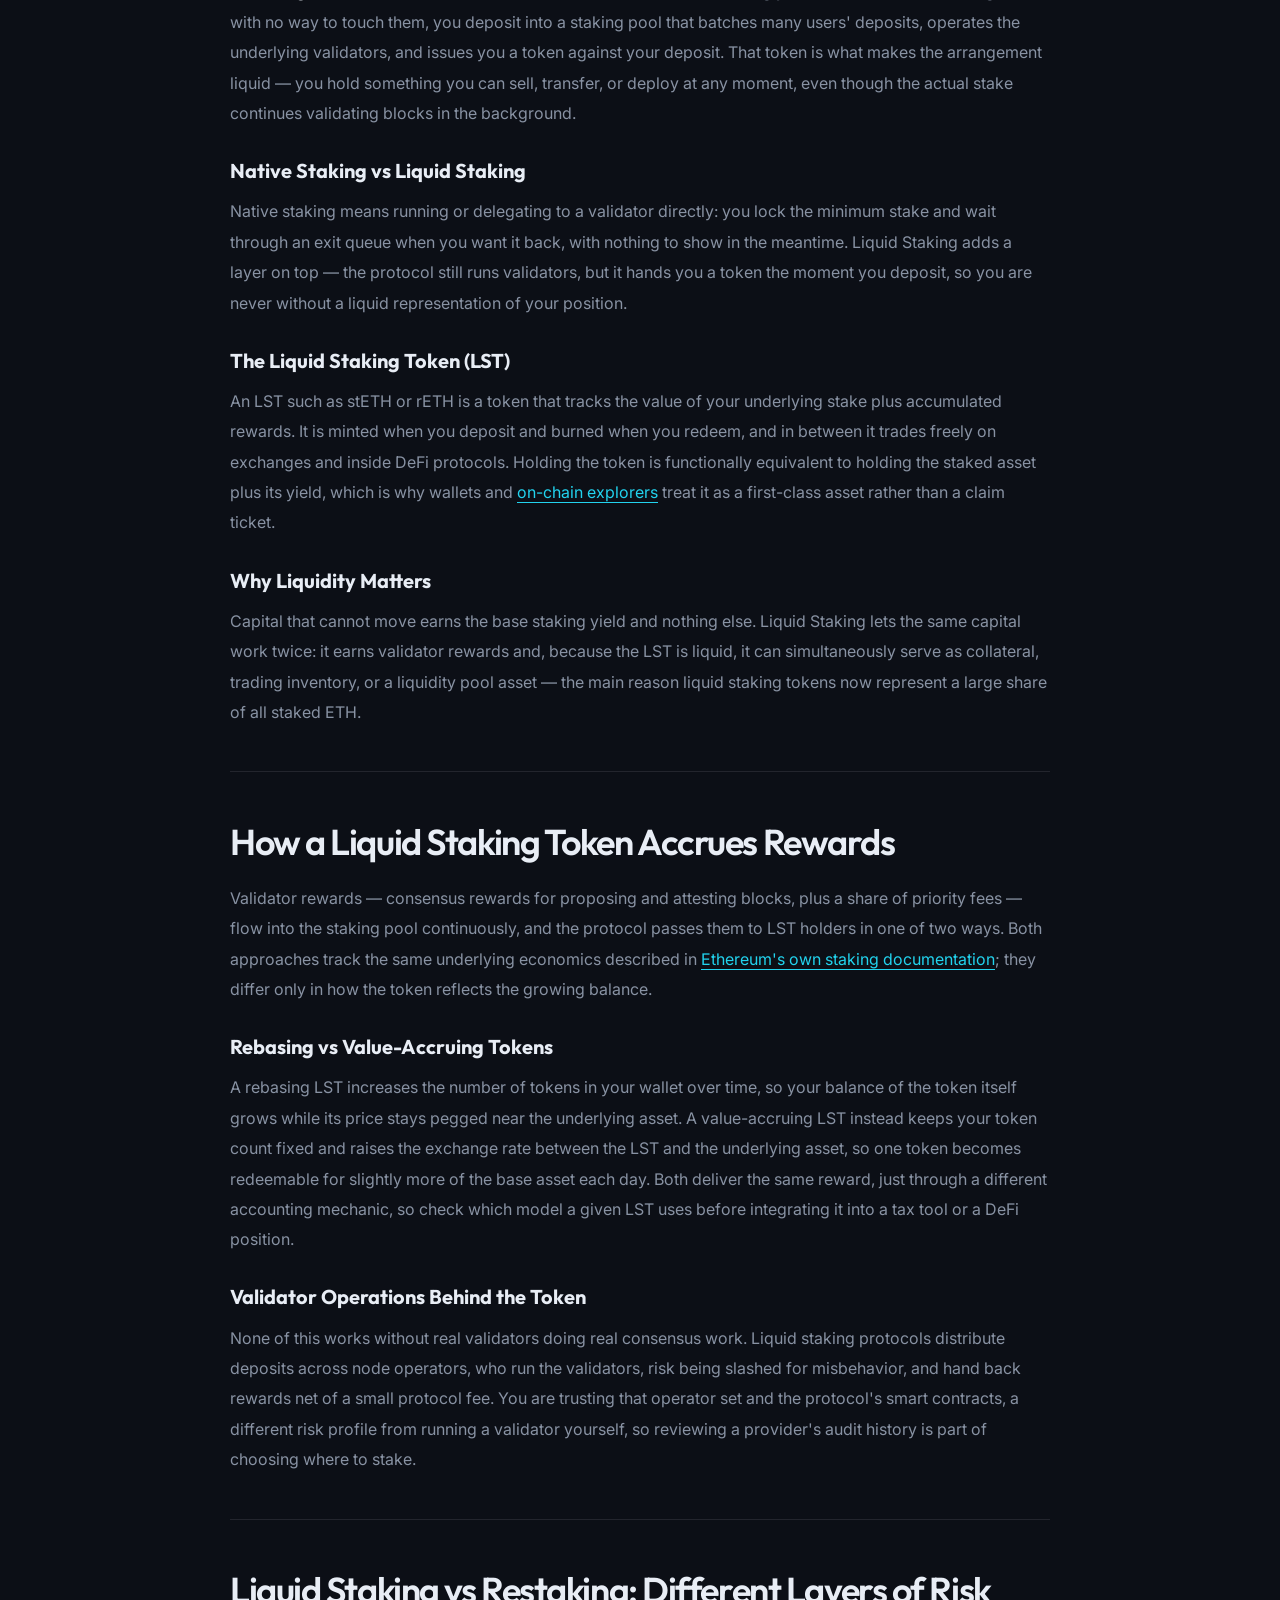
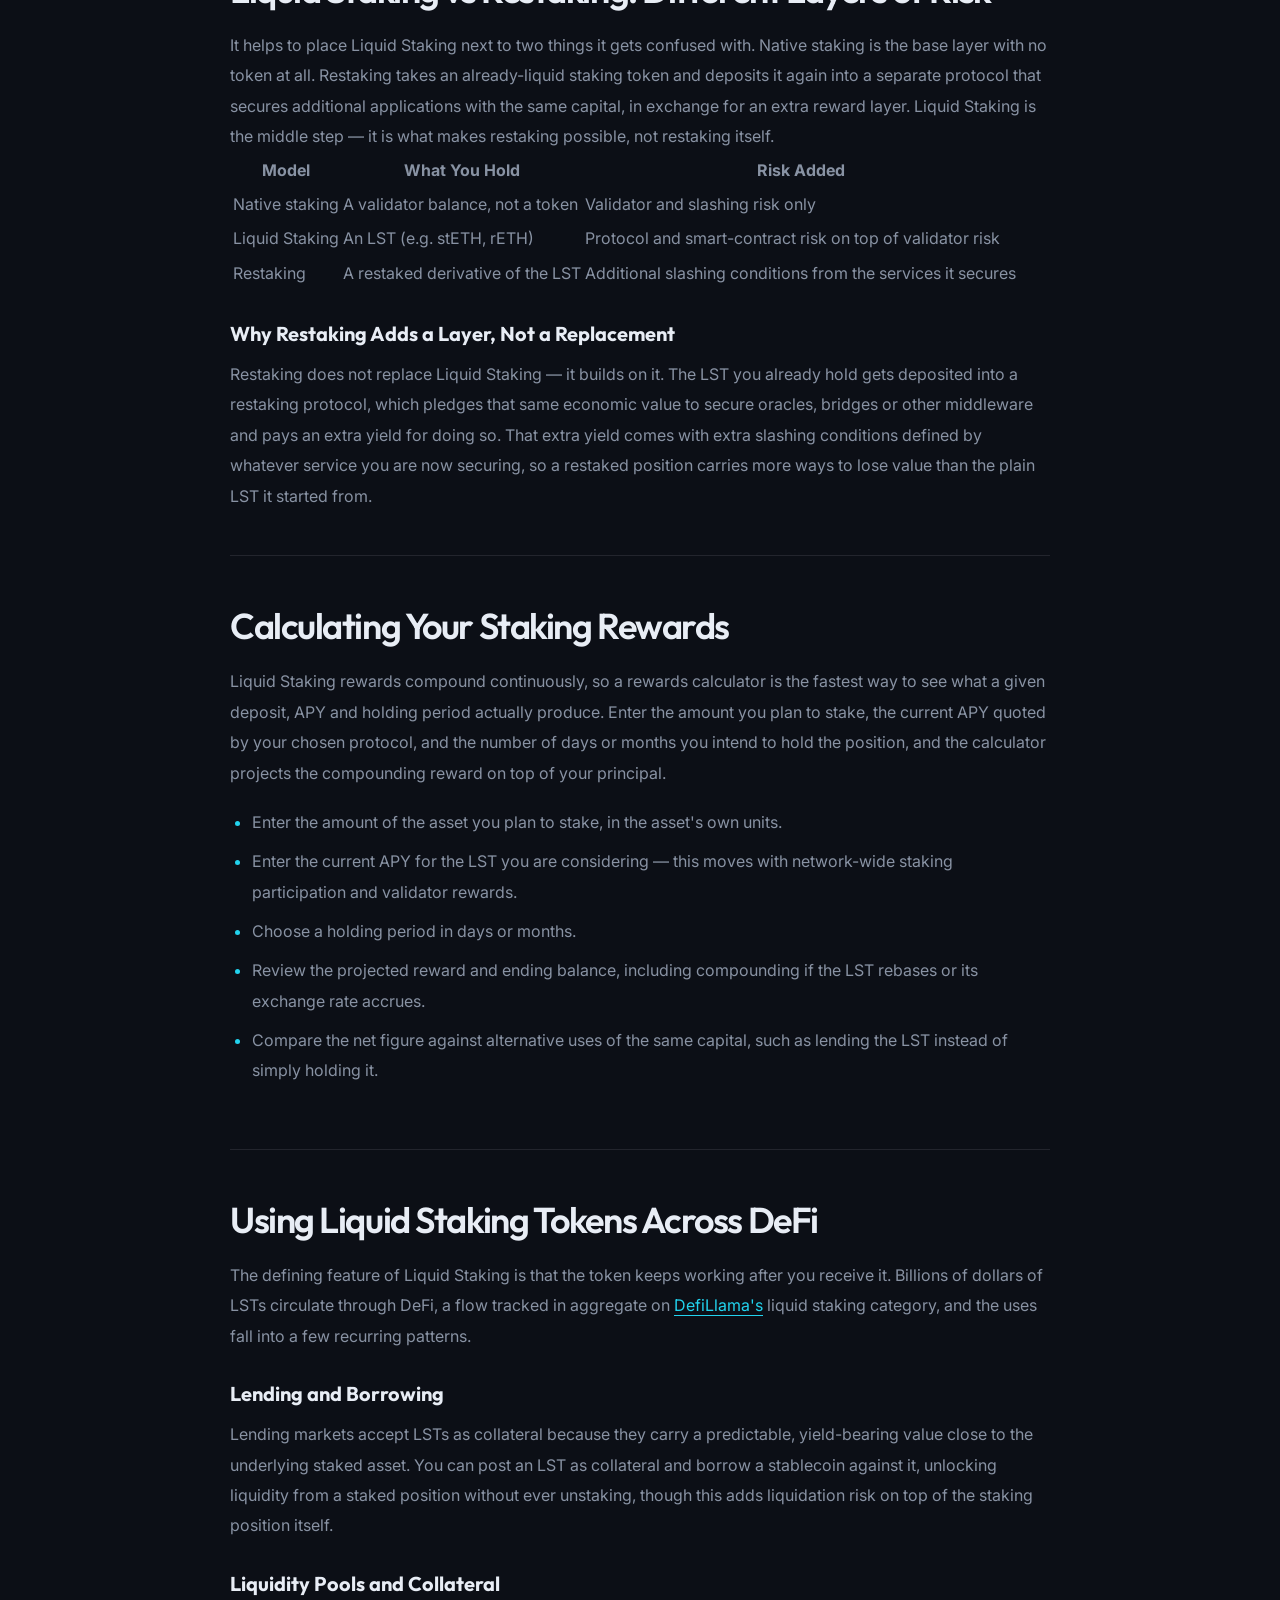
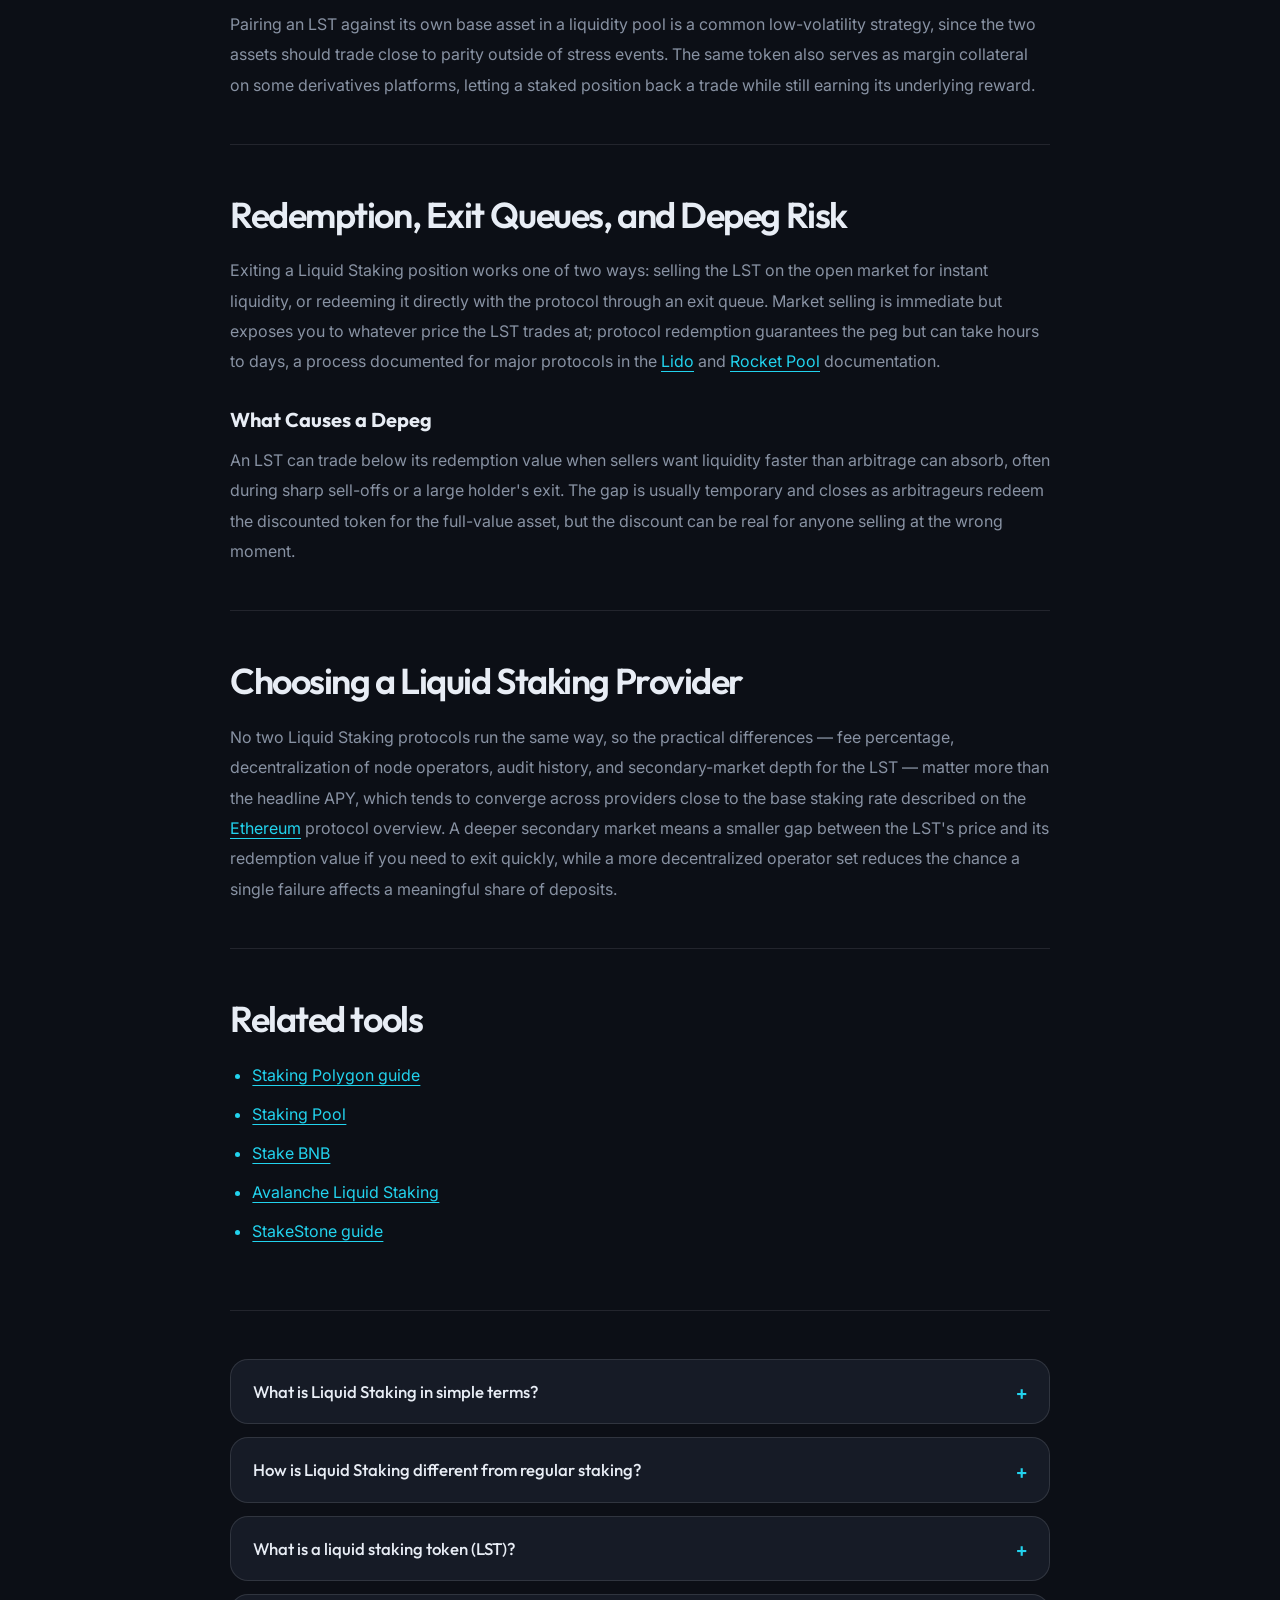
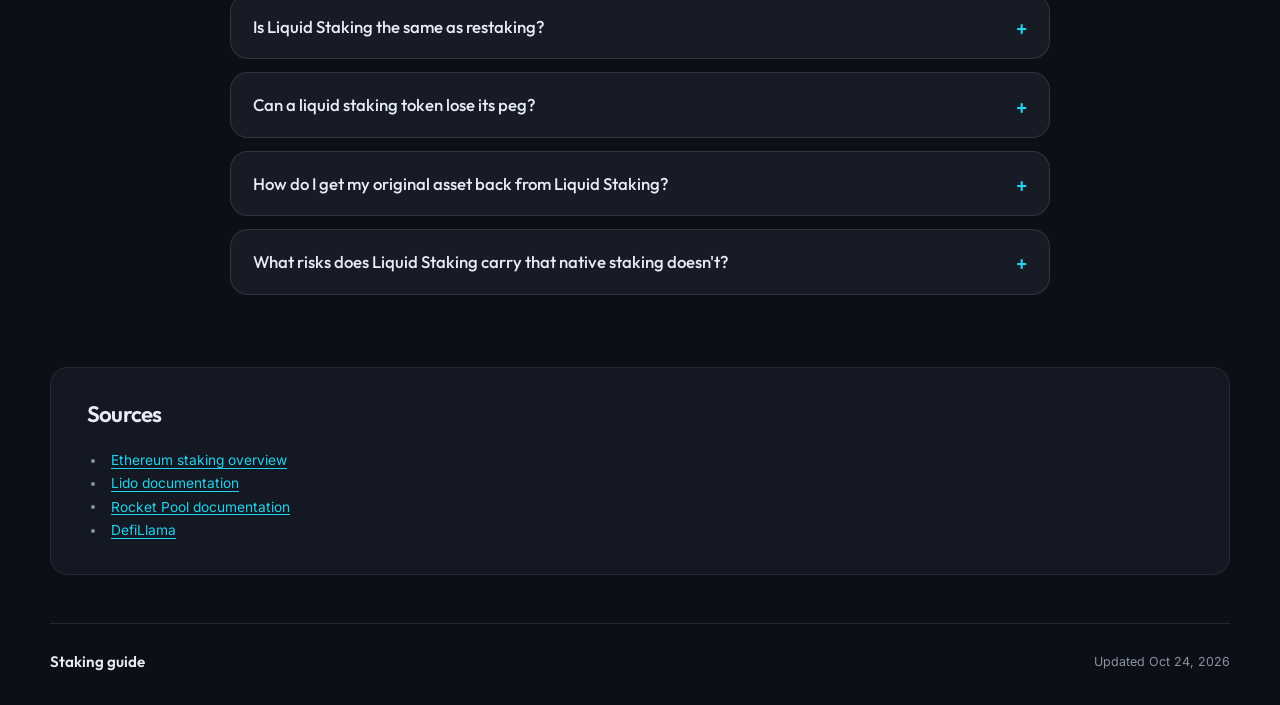
==== commit a0836141: "Freshness: date refresh + re-index" ====
--- a/index.html
+++ b/index.html
@@ -16,7 +16,7 @@
   <meta name="twitter:description" content="Liquid Staking explained: stake ETH or another asset, receive a liquid staking token that accrues rewards, and keep using it across DeFi. Rewards calculator, risks and redemption inside.">
   <meta name="twitter:image" content="https://liquidstaking.github.io/og.png">
 <link rel="preconnect" href="https://fonts.googleapis.com"><link rel="preconnect" href="https://fonts.gstatic.com" crossorigin><link rel="stylesheet" href="https://fonts.googleapis.com/css2?family=Inter:wght@400;500;600;700&family=Outfit:wght@500;600;700&display=swap">
-<script type="application/ld+json">{"@context": "https://schema.org", "@graph": [{"@type": "WebSite", "@id": "https://liquidstaking.github.io/#website", "url": "https://liquidstaking.github.io/", "name": "Liquid Staking — Stake and Still Use Your Capital"}, {"@type": "WebPage", "@id": "https://liquidstaking.github.io/#webpage", "url": "https://liquidstaking.github.io/", "name": "Liquid Staking — Stake and Still Use Your Capital", "isPartOf": {"@id": "https://liquidstaking.github.io/#website"}, "description": "Liquid Staking explained: stake ETH or another asset, receive a liquid staking token that accrues rewards, and keep using it across DeFi. Rewards calculator, risks and redemption inside.", "datePublished": "2026-10-15", "dateModified": "2026-10-15"}, {"@type": "SoftwareApplication", "name": "Liquid Staking", "applicationCategory": "FinanceApplication", "operatingSystem": "Web", "offers": {"@type": "Offer", "price": "0", "priceCurrency": "USD"}}, {"@type": "BreadcrumbList", "itemListElement": [{"@type": "ListItem", "position": 1, "name": "Home", "item": "https://liquidstaking.github.io/"}, {"@type": "ListItem", "position": 2, "name": "Staking"}, {"@type": "ListItem", "position": 3, "name": "Liquid Staking"}]}, {"@type": "FAQPage", "mainEntity": [{"@type": "Question", "name": "What is Liquid Staking in simple terms?", "acceptedAnswer": {"@type": "Answer", "text": "Liquid Staking is staking an asset like ETH through a protocol that gives you a token back — an LST — representing your stake and its rewards, so you keep a usable, tradable asset instead of locked, idle capital."}}, {"@type": "Question", "name": "How is Liquid Staking different from regular staking?", "acceptedAnswer": {"@type": "Answer", "text": "Regular, native staking locks your asset with a validator and gives you nothing to hold until you exit. Liquid Staking mints a token the moment you deposit, so you have a liquid asset you can use elsewhere while the underlying stake keeps earning."}}, {"@type": "Question", "name": "What is a liquid staking token (LST)?", "acceptedAnswer": {"@type": "Answer", "text": "An LST is the token a Liquid Staking protocol mints against your deposit. It tracks your staked balance plus rewards, either by growing in quantity (rebasing) or by rising in exchange rate against the underlying asset, and it trades freely on its own."}}, {"@type": "Question", "name": "Is Liquid Staking the same as restaking?", "acceptedAnswer": {"@type": "Answer", "text": "No. Liquid Staking produces the token; restaking is a separate, optional step where that token is redeposited into another protocol to secure extra services for extra yield and extra risk."}}, {"@type": "Question", "name": "Can a liquid staking token lose its peg?", "acceptedAnswer": {"@type": "Answer", "text": "Yes. An LST can trade below its redemption value during heavy selling or when a large holder exits quickly, since market demand for liquidity can outpace arbitrage. The gap is usually temporary but is a real risk for anyone selling during the dip."}}, {"@type": "Question", "name": "How do I get my original asset back from Liquid Staking?", "acceptedAnswer": {"@type": "Answer", "text": "You can sell the LST on the open market for instant liquidity, or redeem it directly with the protocol through an exit queue that releases the underlying asset once validators are unwound, which can take hours to days."}}, {"@type": "Question", "name": "What risks does Liquid Staking carry that native staking doesn't?", "acceptedAnswer": {"@type": "Answer", "text": "Liquid Staking adds smart-contract and protocol risk on top of ordinary validator and slashing risk, since you are trusting the staking protocol's code and its node-operator set, not just a single validator."}}]}]}</script>
+<script type="application/ld+json">{"@context": "https://schema.org", "@graph": [{"@type": "WebSite", "@id": "https://liquidstaking.github.io/#website", "url": "https://liquidstaking.github.io/", "name": "Liquid Staking — Stake and Still Use Your Capital"}, {"@type": "WebPage", "@id": "https://liquidstaking.github.io/#webpage", "url": "https://liquidstaking.github.io/", "name": "Liquid Staking — Stake and Still Use Your Capital", "isPartOf": {"@id": "https://liquidstaking.github.io/#website"}, "description": "Liquid Staking explained: stake ETH or another asset, receive a liquid staking token that accrues rewards, and keep using it across DeFi. Rewards calculator, risks and redemption inside.", "datePublished": "2026-10-24", "dateModified": "2026-10-24"}, {"@type": "SoftwareApplication", "name": "Liquid Staking", "applicationCategory": "FinanceApplication", "operatingSystem": "Web", "offers": {"@type": "Offer", "price": "0", "priceCurrency": "USD"}}, {"@type": "BreadcrumbList", "itemListElement": [{"@type": "ListItem", "position": 1, "name": "Home", "item": "https://liquidstaking.github.io/"}, {"@type": "ListItem", "position": 2, "name": "Staking"}, {"@type": "ListItem", "position": 3, "name": "Liquid Staking"}]}, {"@type": "FAQPage", "mainEntity": [{"@type": "Question", "name": "What is Liquid Staking in simple terms?", "acceptedAnswer": {"@type": "Answer", "text": "Liquid Staking is staking an asset like ETH through a protocol that gives you a token back — an LST — representing your stake and its rewards, so you keep a usable, tradable asset instead of locked, idle capital."}}, {"@type": "Question", "name": "How is Liquid Staking different from regular staking?", "acceptedAnswer": {"@type": "Answer", "text": "Regular, native staking locks your asset with a validator and gives you nothing to hold until you exit. Liquid Staking mints a token the moment you deposit, so you have a liquid asset you can use elsewhere while the underlying stake keeps earning."}}, {"@type": "Question", "name": "What is a liquid staking token (LST)?", "acceptedAnswer": {"@type": "Answer", "text": "An LST is the token a Liquid Staking protocol mints against your deposit. It tracks your staked balance plus rewards, either by growing in quantity (rebasing) or by rising in exchange rate against the underlying asset, and it trades freely on its own."}}, {"@type": "Question", "name": "Is Liquid Staking the same as restaking?", "acceptedAnswer": {"@type": "Answer", "text": "No. Liquid Staking produces the token; restaking is a separate, optional step where that token is redeposited into another protocol to secure extra services for extra yield and extra risk."}}, {"@type": "Question", "name": "Can a liquid staking token lose its peg?", "acceptedAnswer": {"@type": "Answer", "text": "Yes. An LST can trade below its redemption value during heavy selling or when a large holder exits quickly, since market demand for liquidity can outpace arbitrage. The gap is usually temporary but is a real risk for anyone selling during the dip."}}, {"@type": "Question", "name": "How do I get my original asset back from Liquid Staking?", "acceptedAnswer": {"@type": "Answer", "text": "You can sell the LST on the open market for instant liquidity, or redeem it directly with the protocol through an exit queue that releases the underlying asset once validators are unwound, which can take hours to days."}}, {"@type": "Question", "name": "What risks does Liquid Staking carry that native staking doesn't?", "acceptedAnswer": {"@type": "Answer", "text": "Liquid Staking adds smart-contract and protocol risk on top of ordinary validator and slashing risk, since you are trusting the staking protocol's code and its node-operator set, not just a single validator."}}]}]}</script>
   <style>
     :root{--bg:#0C0F16;--surface:#161B26;--text:#E8EDF5;--muted:#8892A3;--accent:#22D3EE;--accent-ink:#031417;--radius:18px;--display:"Outfit";--body:"Inter"}
     *{box-sizing:border-box}
@@ -243,7 +243,7 @@
     </section>
     <footer class="c7ab05f">
       <span class="c45307f">Staking guide</span>
-      <div>Updated Oct 15, 2026</div>
+      <div>Updated Oct 24, 2026</div>
     </footer>
   </div>
   <script>
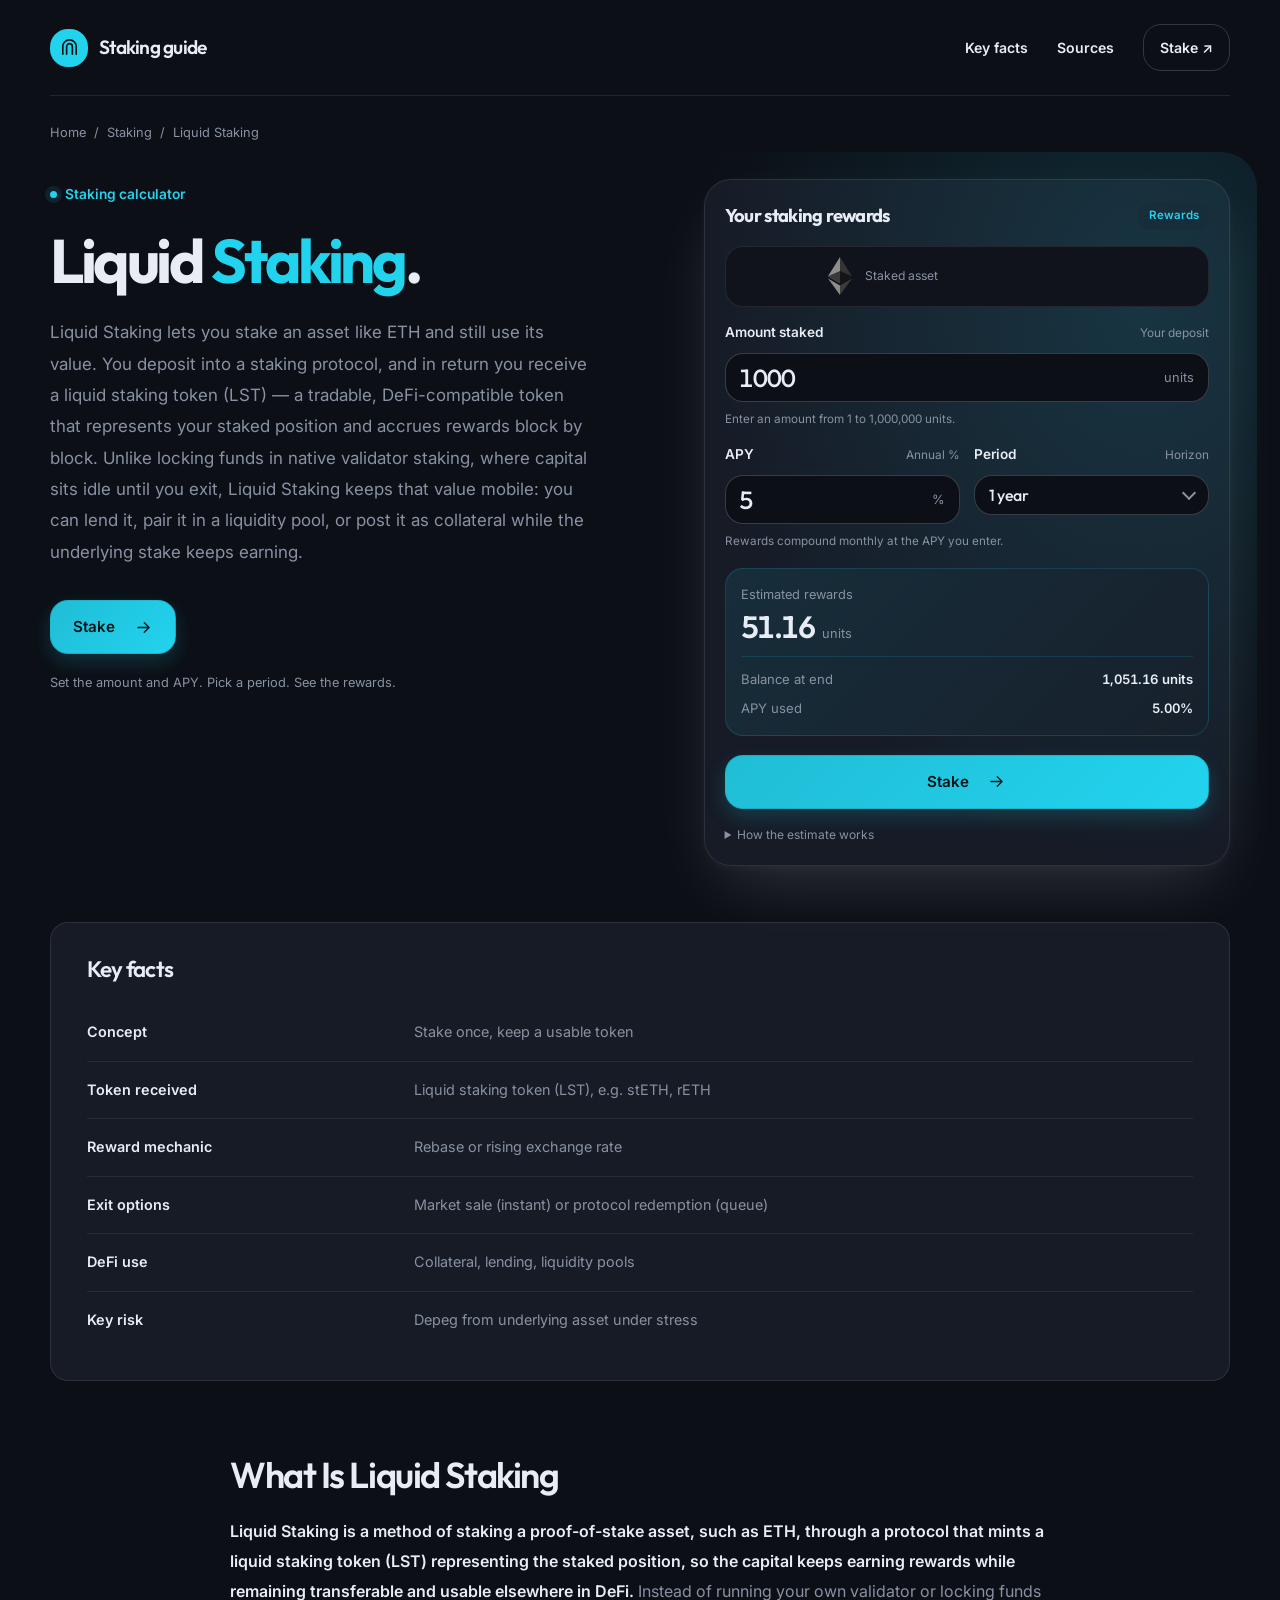
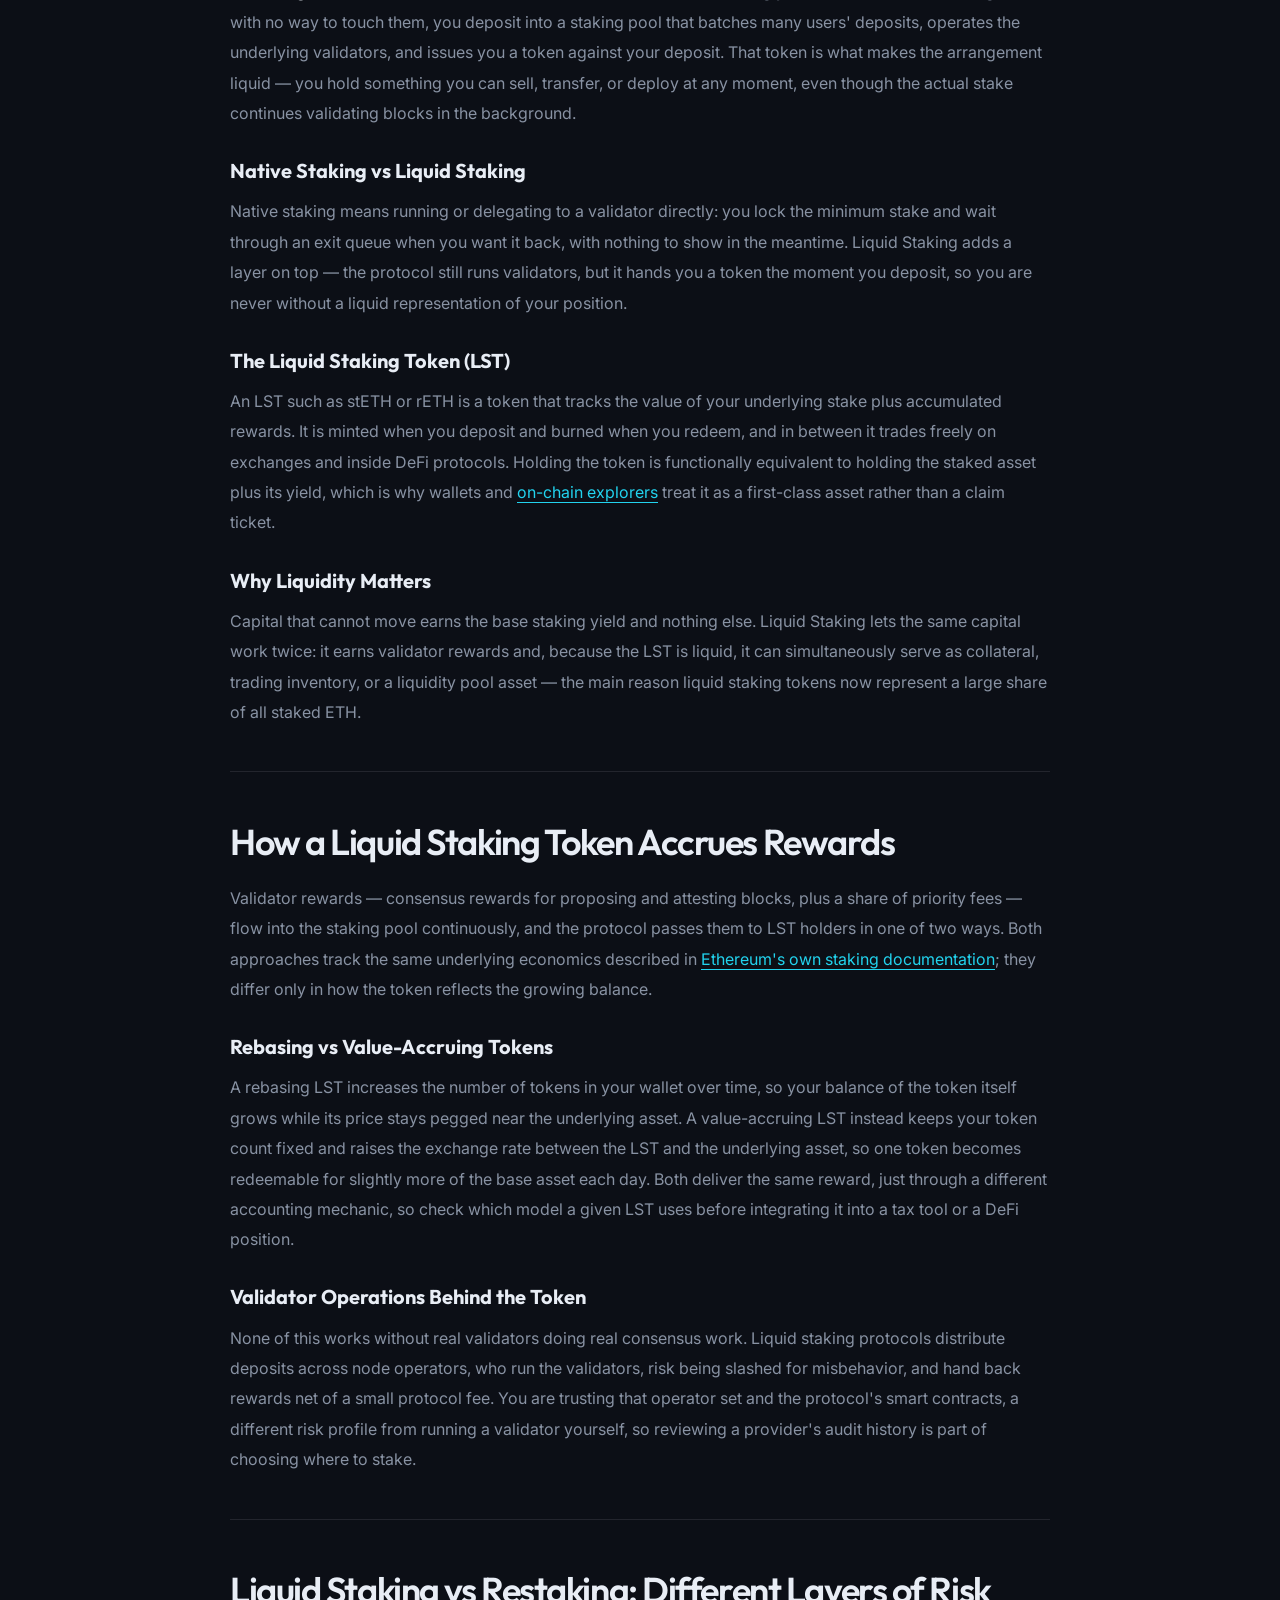
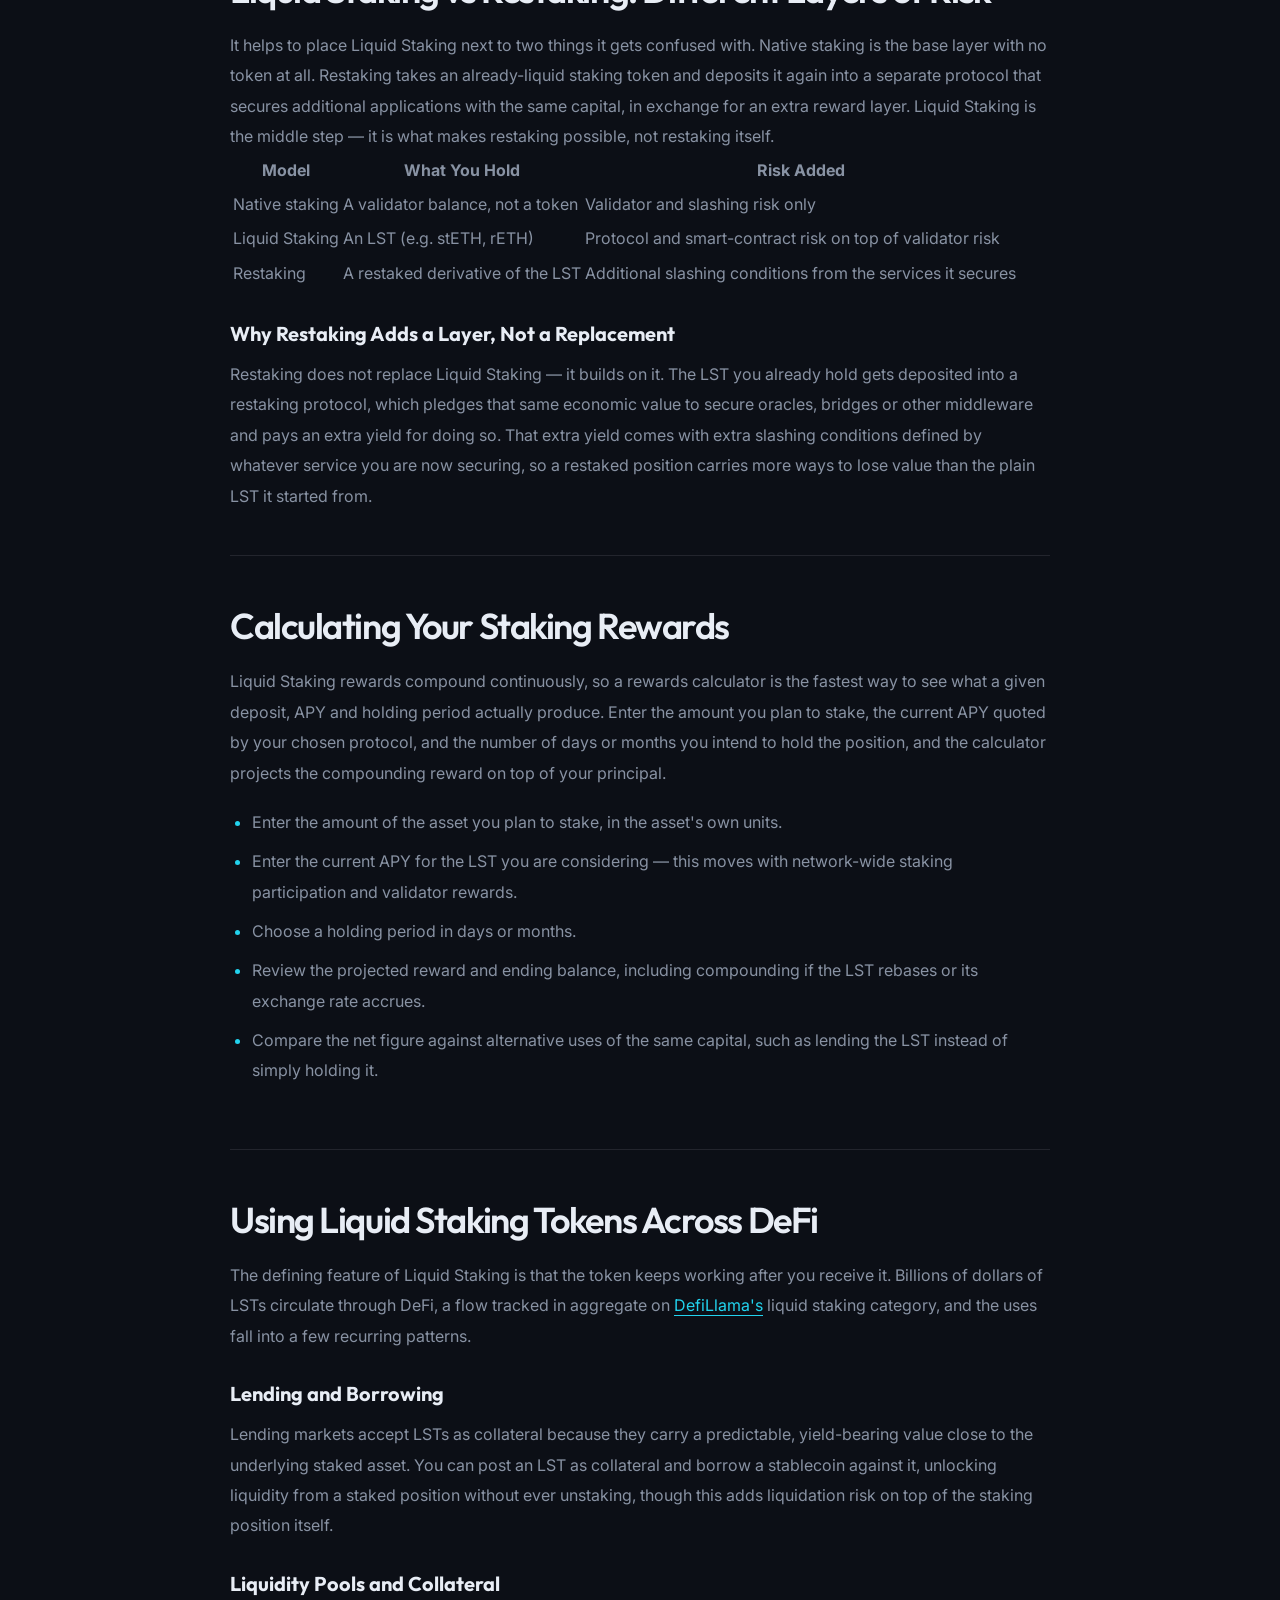
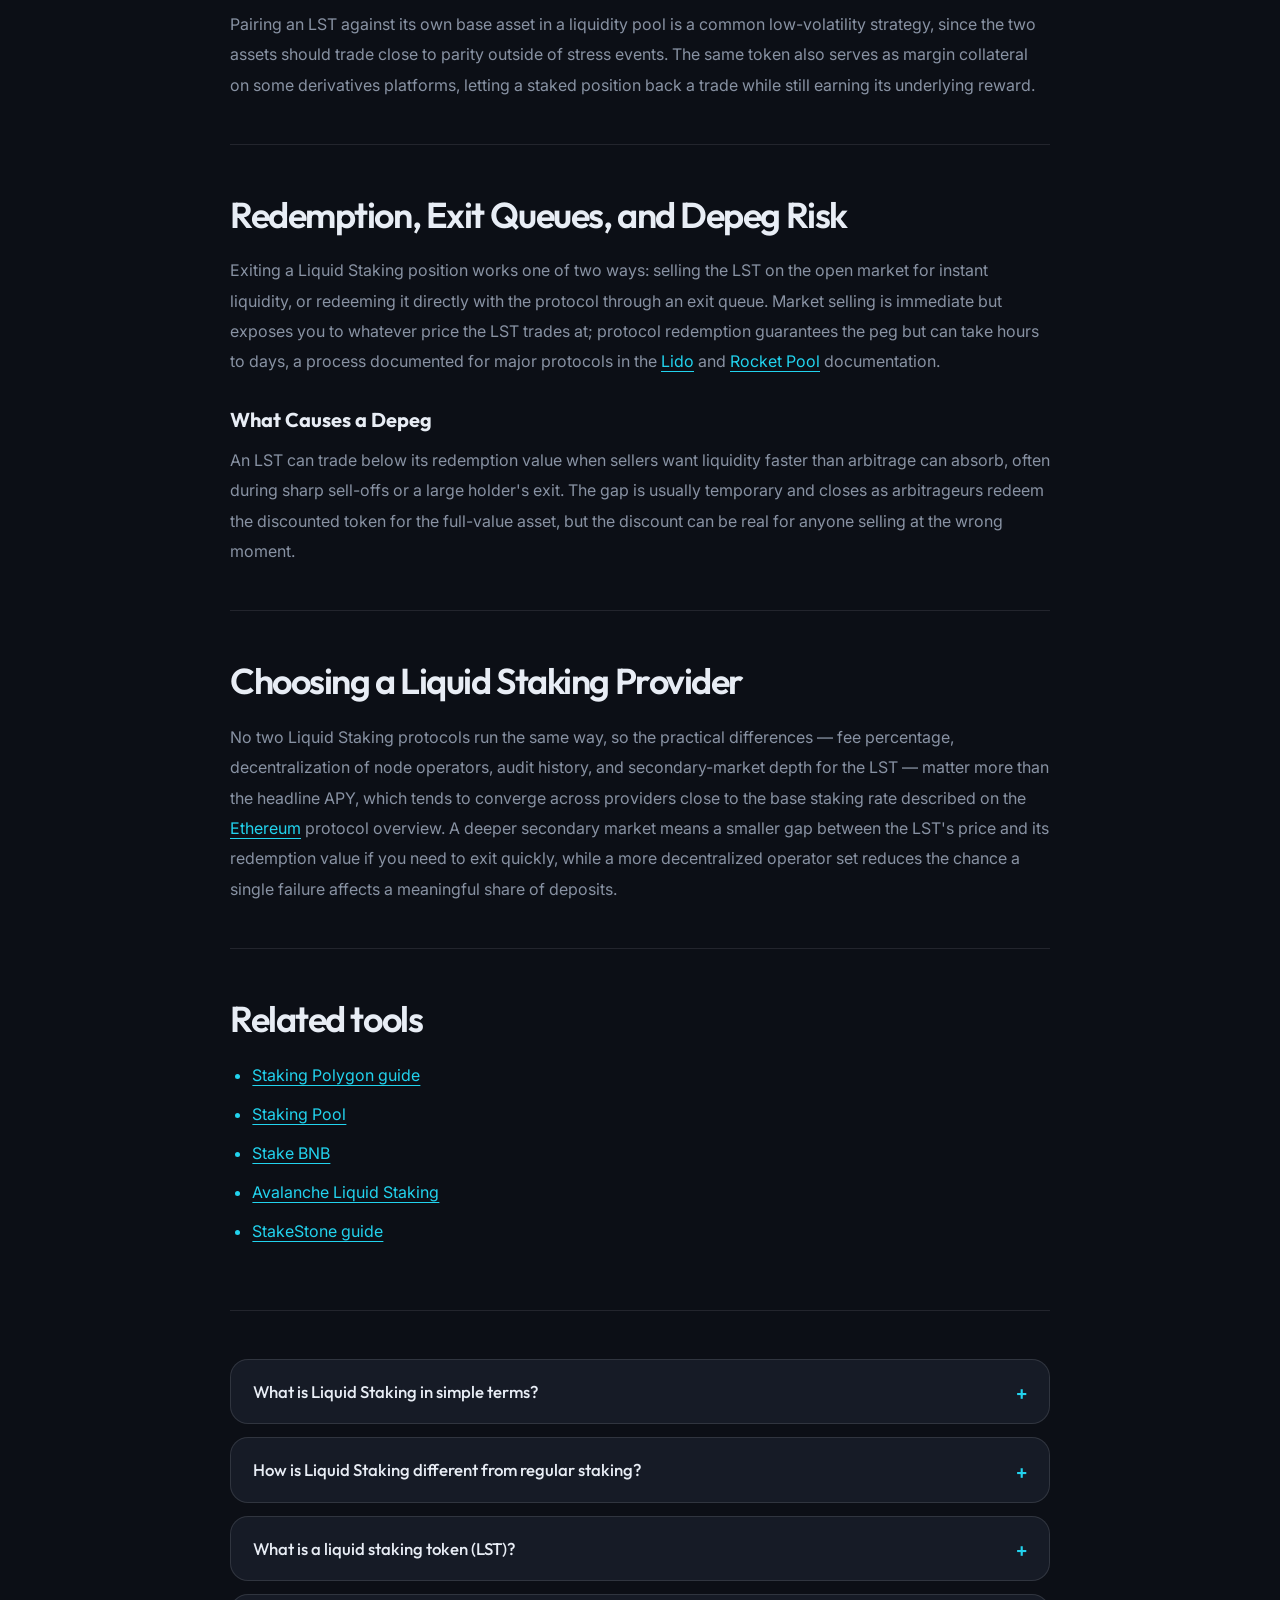
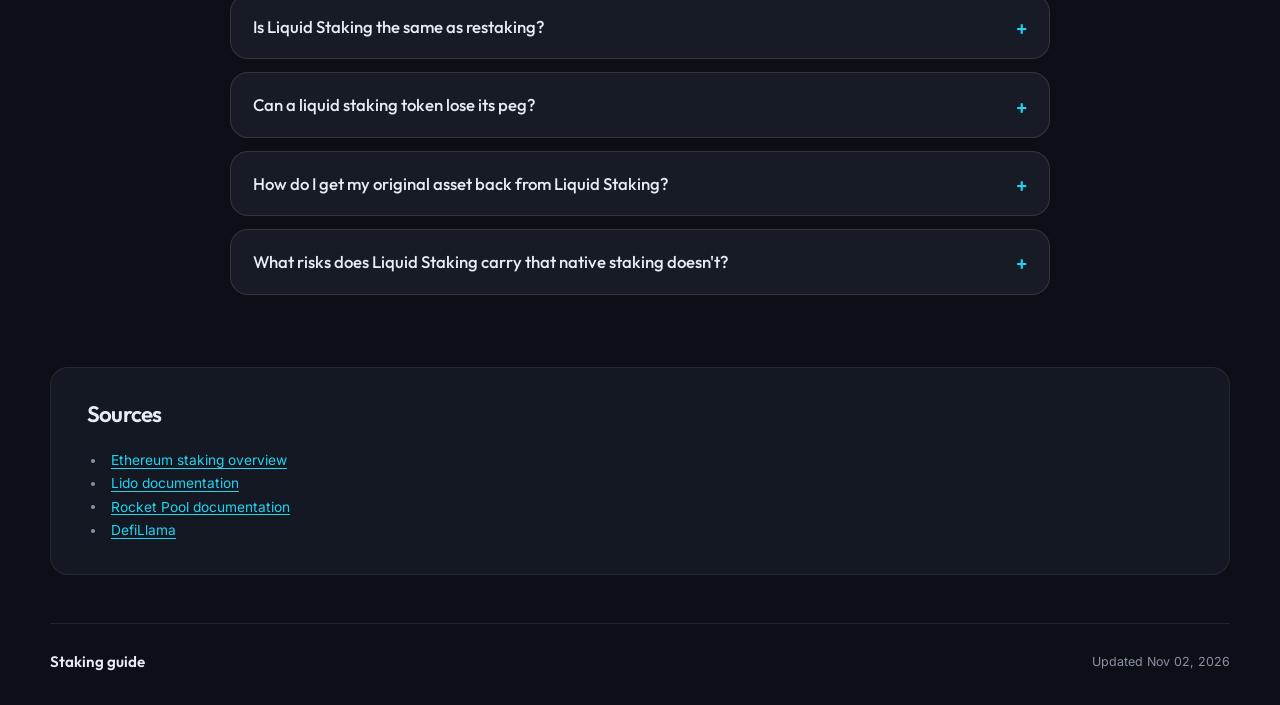
==== commit b30ee0a1: "Freshness: date refresh + re-index" ====
--- a/index.html
+++ b/index.html
@@ -16,7 +16,7 @@
   <meta name="twitter:description" content="Liquid Staking explained: stake ETH or another asset, receive a liquid staking token that accrues rewards, and keep using it across DeFi. Rewards calculator, risks and redemption inside.">
   <meta name="twitter:image" content="https://liquidstaking.github.io/og.png">
 <link rel="preconnect" href="https://fonts.googleapis.com"><link rel="preconnect" href="https://fonts.gstatic.com" crossorigin><link rel="stylesheet" href="https://fonts.googleapis.com/css2?family=Inter:wght@400;500;600;700&family=Outfit:wght@500;600;700&display=swap">
-<script type="application/ld+json">{"@context": "https://schema.org", "@graph": [{"@type": "WebSite", "@id": "https://liquidstaking.github.io/#website", "url": "https://liquidstaking.github.io/", "name": "Liquid Staking — Stake and Still Use Your Capital"}, {"@type": "WebPage", "@id": "https://liquidstaking.github.io/#webpage", "url": "https://liquidstaking.github.io/", "name": "Liquid Staking — Stake and Still Use Your Capital", "isPartOf": {"@id": "https://liquidstaking.github.io/#website"}, "description": "Liquid Staking explained: stake ETH or another asset, receive a liquid staking token that accrues rewards, and keep using it across DeFi. Rewards calculator, risks and redemption inside.", "datePublished": "2026-10-24", "dateModified": "2026-10-24"}, {"@type": "SoftwareApplication", "name": "Liquid Staking", "applicationCategory": "FinanceApplication", "operatingSystem": "Web", "offers": {"@type": "Offer", "price": "0", "priceCurrency": "USD"}}, {"@type": "BreadcrumbList", "itemListElement": [{"@type": "ListItem", "position": 1, "name": "Home", "item": "https://liquidstaking.github.io/"}, {"@type": "ListItem", "position": 2, "name": "Staking"}, {"@type": "ListItem", "position": 3, "name": "Liquid Staking"}]}, {"@type": "FAQPage", "mainEntity": [{"@type": "Question", "name": "What is Liquid Staking in simple terms?", "acceptedAnswer": {"@type": "Answer", "text": "Liquid Staking is staking an asset like ETH through a protocol that gives you a token back — an LST — representing your stake and its rewards, so you keep a usable, tradable asset instead of locked, idle capital."}}, {"@type": "Question", "name": "How is Liquid Staking different from regular staking?", "acceptedAnswer": {"@type": "Answer", "text": "Regular, native staking locks your asset with a validator and gives you nothing to hold until you exit. Liquid Staking mints a token the moment you deposit, so you have a liquid asset you can use elsewhere while the underlying stake keeps earning."}}, {"@type": "Question", "name": "What is a liquid staking token (LST)?", "acceptedAnswer": {"@type": "Answer", "text": "An LST is the token a Liquid Staking protocol mints against your deposit. It tracks your staked balance plus rewards, either by growing in quantity (rebasing) or by rising in exchange rate against the underlying asset, and it trades freely on its own."}}, {"@type": "Question", "name": "Is Liquid Staking the same as restaking?", "acceptedAnswer": {"@type": "Answer", "text": "No. Liquid Staking produces the token; restaking is a separate, optional step where that token is redeposited into another protocol to secure extra services for extra yield and extra risk."}}, {"@type": "Question", "name": "Can a liquid staking token lose its peg?", "acceptedAnswer": {"@type": "Answer", "text": "Yes. An LST can trade below its redemption value during heavy selling or when a large holder exits quickly, since market demand for liquidity can outpace arbitrage. The gap is usually temporary but is a real risk for anyone selling during the dip."}}, {"@type": "Question", "name": "How do I get my original asset back from Liquid Staking?", "acceptedAnswer": {"@type": "Answer", "text": "You can sell the LST on the open market for instant liquidity, or redeem it directly with the protocol through an exit queue that releases the underlying asset once validators are unwound, which can take hours to days."}}, {"@type": "Question", "name": "What risks does Liquid Staking carry that native staking doesn't?", "acceptedAnswer": {"@type": "Answer", "text": "Liquid Staking adds smart-contract and protocol risk on top of ordinary validator and slashing risk, since you are trusting the staking protocol's code and its node-operator set, not just a single validator."}}]}]}</script>
+<script type="application/ld+json">{"@context": "https://schema.org", "@graph": [{"@type": "WebSite", "@id": "https://liquidstaking.github.io/#website", "url": "https://liquidstaking.github.io/", "name": "Liquid Staking — Stake and Still Use Your Capital"}, {"@type": "WebPage", "@id": "https://liquidstaking.github.io/#webpage", "url": "https://liquidstaking.github.io/", "name": "Liquid Staking — Stake and Still Use Your Capital", "isPartOf": {"@id": "https://liquidstaking.github.io/#website"}, "description": "Liquid Staking explained: stake ETH or another asset, receive a liquid staking token that accrues rewards, and keep using it across DeFi. Rewards calculator, risks and redemption inside.", "datePublished": "2026-11-02", "dateModified": "2026-11-02"}, {"@type": "SoftwareApplication", "name": "Liquid Staking", "applicationCategory": "FinanceApplication", "operatingSystem": "Web", "offers": {"@type": "Offer", "price": "0", "priceCurrency": "USD"}}, {"@type": "BreadcrumbList", "itemListElement": [{"@type": "ListItem", "position": 1, "name": "Home", "item": "https://liquidstaking.github.io/"}, {"@type": "ListItem", "position": 2, "name": "Staking"}, {"@type": "ListItem", "position": 3, "name": "Liquid Staking"}]}, {"@type": "FAQPage", "mainEntity": [{"@type": "Question", "name": "What is Liquid Staking in simple terms?", "acceptedAnswer": {"@type": "Answer", "text": "Liquid Staking is staking an asset like ETH through a protocol that gives you a token back — an LST — representing your stake and its rewards, so you keep a usable, tradable asset instead of locked, idle capital."}}, {"@type": "Question", "name": "How is Liquid Staking different from regular staking?", "acceptedAnswer": {"@type": "Answer", "text": "Regular, native staking locks your asset with a validator and gives you nothing to hold until you exit. Liquid Staking mints a token the moment you deposit, so you have a liquid asset you can use elsewhere while the underlying stake keeps earning."}}, {"@type": "Question", "name": "What is a liquid staking token (LST)?", "acceptedAnswer": {"@type": "Answer", "text": "An LST is the token a Liquid Staking protocol mints against your deposit. It tracks your staked balance plus rewards, either by growing in quantity (rebasing) or by rising in exchange rate against the underlying asset, and it trades freely on its own."}}, {"@type": "Question", "name": "Is Liquid Staking the same as restaking?", "acceptedAnswer": {"@type": "Answer", "text": "No. Liquid Staking produces the token; restaking is a separate, optional step where that token is redeposited into another protocol to secure extra services for extra yield and extra risk."}}, {"@type": "Question", "name": "Can a liquid staking token lose its peg?", "acceptedAnswer": {"@type": "Answer", "text": "Yes. An LST can trade below its redemption value during heavy selling or when a large holder exits quickly, since market demand for liquidity can outpace arbitrage. The gap is usually temporary but is a real risk for anyone selling during the dip."}}, {"@type": "Question", "name": "How do I get my original asset back from Liquid Staking?", "acceptedAnswer": {"@type": "Answer", "text": "You can sell the LST on the open market for instant liquidity, or redeem it directly with the protocol through an exit queue that releases the underlying asset once validators are unwound, which can take hours to days."}}, {"@type": "Question", "name": "What risks does Liquid Staking carry that native staking doesn't?", "acceptedAnswer": {"@type": "Answer", "text": "Liquid Staking adds smart-contract and protocol risk on top of ordinary validator and slashing risk, since you are trusting the staking protocol's code and its node-operator set, not just a single validator."}}]}]}</script>
   <style>
     :root{--bg:#0C0F16;--surface:#161B26;--text:#E8EDF5;--muted:#8892A3;--accent:#22D3EE;--accent-ink:#031417;--radius:18px;--display:"Outfit";--body:"Inter"}
     *{box-sizing:border-box}
@@ -243,7 +243,7 @@
     </section>
     <footer class="c7ab05f">
       <span class="c45307f">Staking guide</span>
-      <div>Updated Oct 24, 2026</div>
+      <div>Updated Nov 02, 2026</div>
     </footer>
   </div>
   <script>
